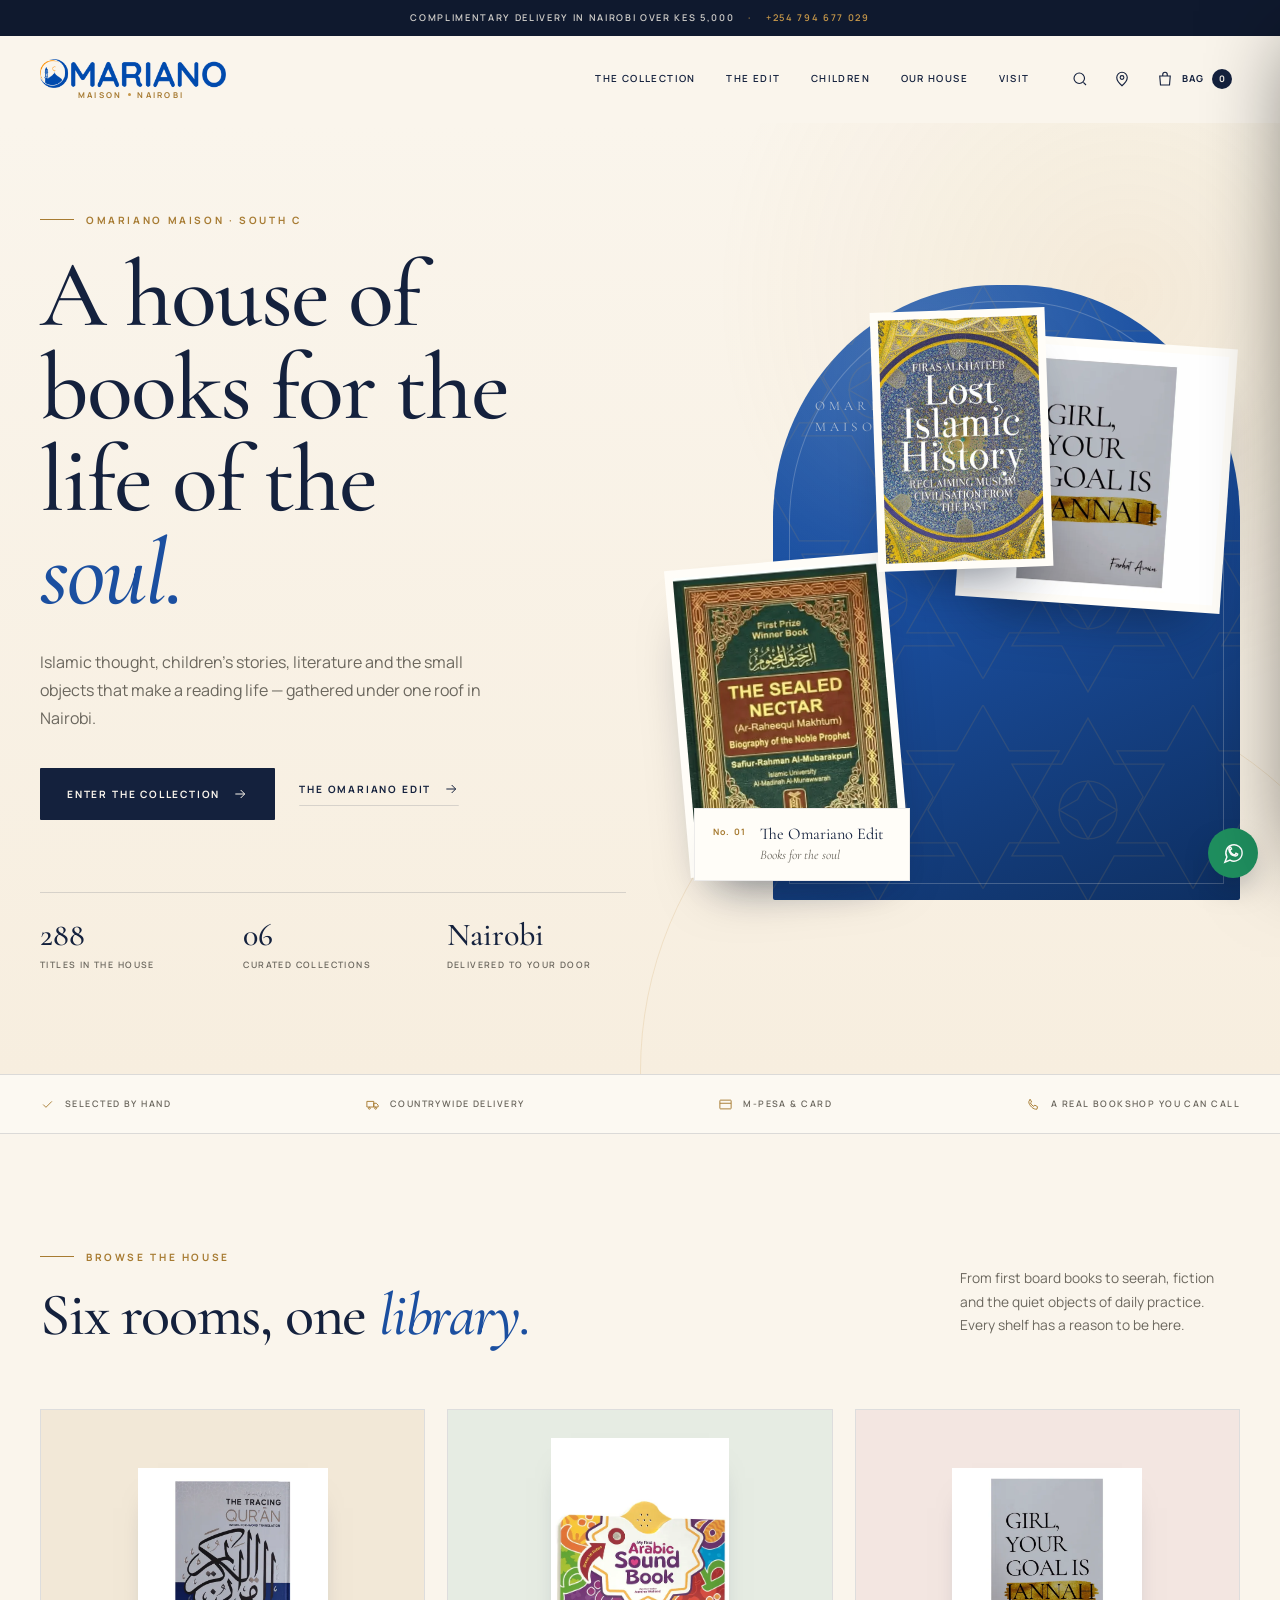
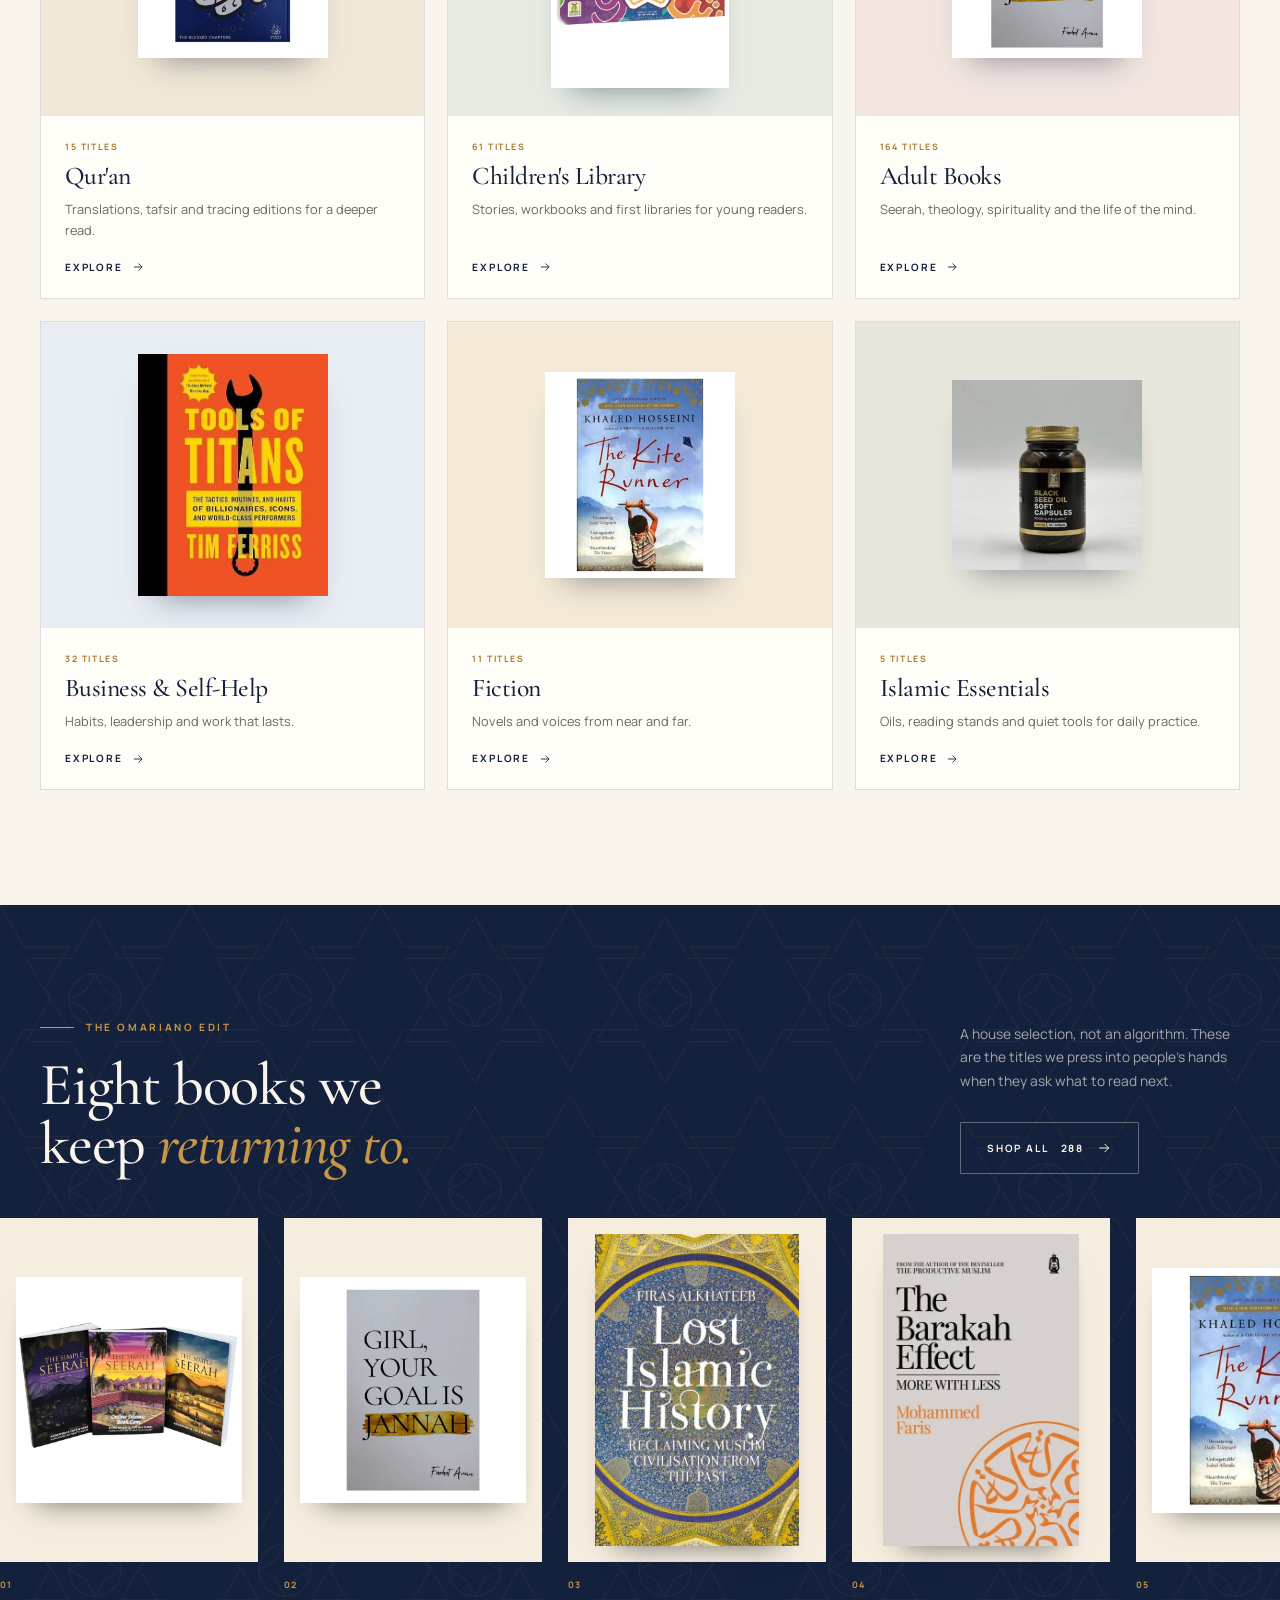
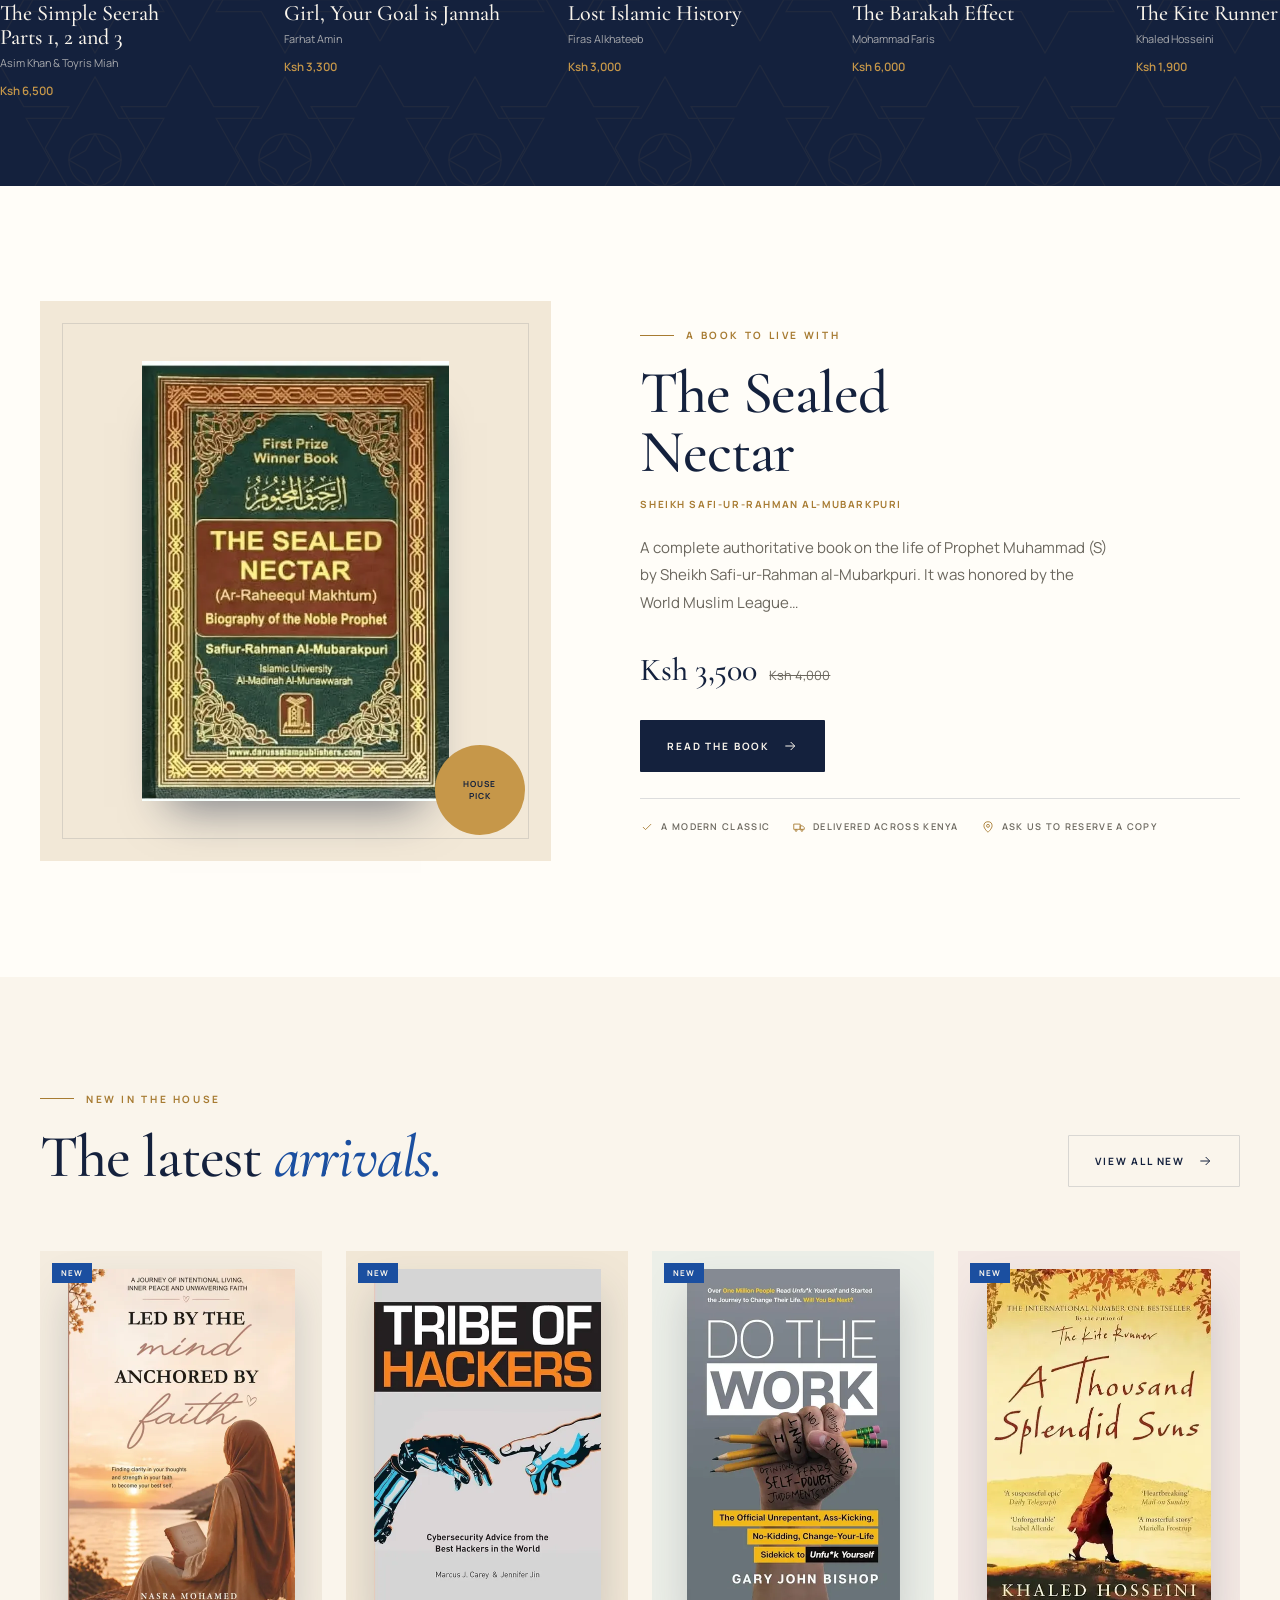
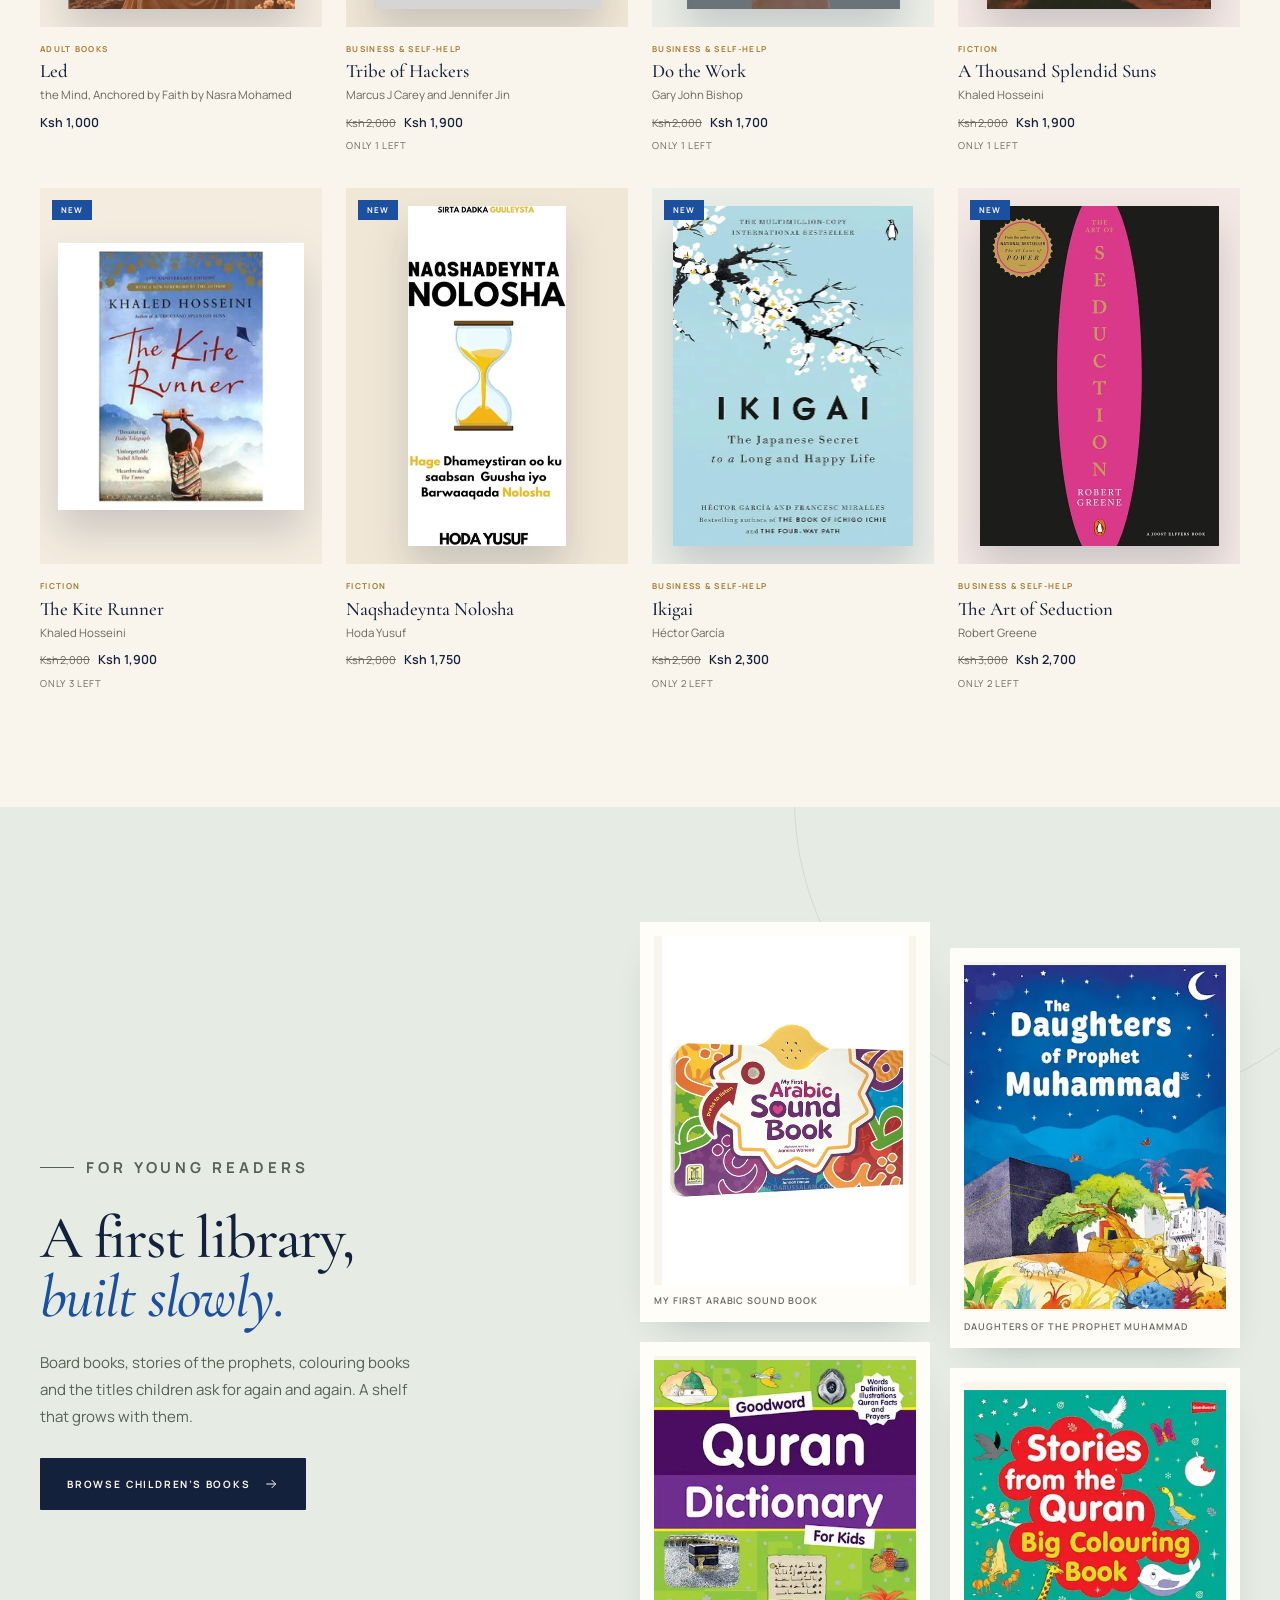
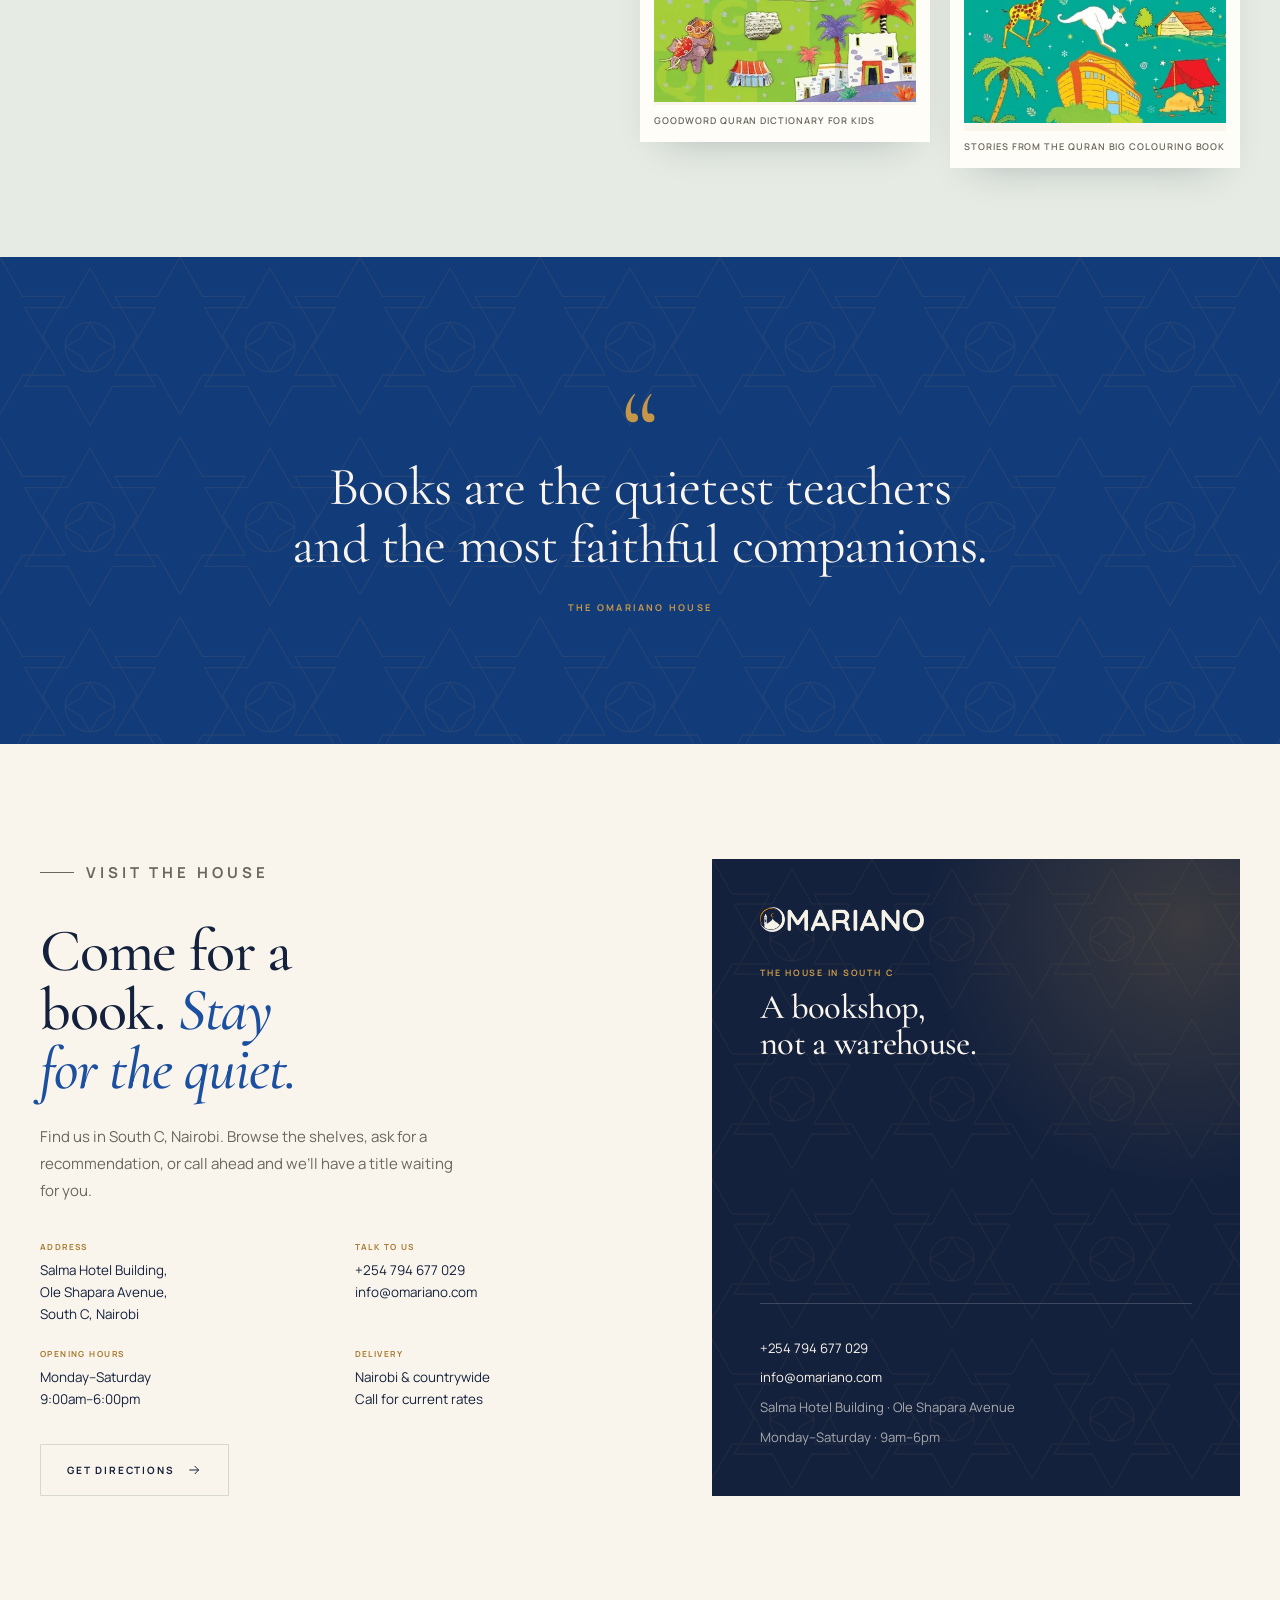
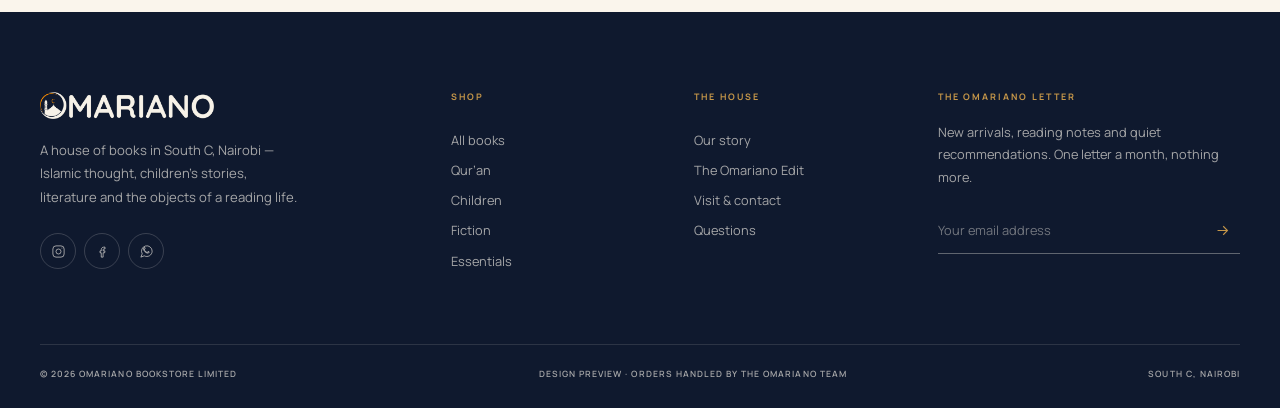
==== index.html @ 07c10f56 "Omariano Maison storefront preview with full catalogue" ====
<!doctype html>
<html lang="en">
<head>
  <meta charset="utf-8">
  <meta name="viewport" content="width=device-width, initial-scale=1">
  <title>Omariano Maison — A house of books in Nairobi</title>
  <meta name="description" content="Omariano Maison is a curated house of books in South C, Nairobi. Islamic thought, children's stories, literature and the small objects that make a reading life.">
  <meta name="theme-color" content="#14213d">
  <meta name="robots" content="noindex, nofollow">
  <link rel="icon" href="assets/favicon.png" type="image/png">
  <link rel="preconnect" href="https://fonts.googleapis.com">
  <link rel="preconnect" href="https://fonts.gstatic.com" crossorigin>
  <link href="https://fonts.googleapis.com/css2?family=Cormorant+Garamond:ital,wght@0,300;0,400;0,500;0,600;0,700;1,300;1,400;1,500;1,600&family=Manrope:wght@300;400;500;600;700&display=swap" rel="stylesheet">
  <link rel="stylesheet" href="css/styles.css">
  <meta property="og:type" content="website">
  <meta property="og:title" content="Omariano Maison — A house of books in Nairobi">
  <meta property="og:description" content="A curated house of books in South C, Nairobi. Islamic thought, children's stories, literature and the small objects that make a reading life.">
  <meta property="og:image" content="assets/og.jpg">
  <meta name="twitter:card" content="summary_large_image">
  <link rel="preload" as="image" href="assets/covers/255.webp">
  <link rel="preload" as="image" href="assets/covers/22.webp">
  <link rel="preload" as="image" href="assets/covers/23.webp">
</head>
<body data-page="home">
  <a class="skip-link" href="#main" style="position:absolute;left:-9999px;top:0;background:#14213d;color:#faf5ec;padding:12px 18px;z-index:9999" onfocus="this.style.left='16px'" onblur="this.style.left='-9999px'">Skip to content</a>

  <div class="announce">
    <div class="container announce__inner">
      <span>Complimentary delivery in Nairobi over KES 5,000</span>
      <span class="announce__dot">·</span>
      <a href="tel:+254794677029">+254 794 677 029</a>
    </div>
  </div>

  <header class="header" id="site-header">
    <div class="container header__inner">
      <a class="brand" href="index.html" aria-label="Omariano Maison home">
        <img src="assets/logo.png" alt="Omariano" width="620" height="102">
        <span class="brand__sub">Maison <i></i> Nairobi</span>
      </a>
      <nav class="nav" aria-label="Main navigation">
        <a href="shop.html">The Collection</a>
        <a href="index.html#edit">The Edit</a>
        <a href="shop.html?collection=children">Children</a>
        <a href="about.html">Our House</a>
        <a href="contact.html">Visit</a>
      </nav>
      <div class="header__actions">
        <button class="icon-btn" type="button" data-search-open aria-label="Search the collection">
          <svg viewBox="0 0 24 24" fill="none" stroke="currentColor" stroke-width="1.5" aria-hidden="true"><circle cx="11" cy="11" r="7"/><path d="m20 20-3.5-3.5"/></svg>
        </button>
        <a class="icon-btn desktop-only" href="contact.html" aria-label="Visit the house">
          <svg viewBox="0 0 24 24" fill="none" stroke="currentColor" stroke-width="1.5" aria-hidden="true"><path d="M12 21s7-6.1 7-11a7 7 0 1 0-14 0c0 4.9 7 11 7 11Z"/><circle cx="12" cy="10" r="2.5"/></svg>
        </a>
        <button class="cart-btn" type="button" data-cart-open aria-label="Open shopping bag">
          <svg viewBox="0 0 24 24" fill="none" stroke="currentColor" stroke-width="1.5" aria-hidden="true"><path d="M5 8h14l-1 12H6L5 8Z"/><path d="M9 8V6a3 3 0 0 1 6 0v2"/></svg>
          <span>Bag</span>
          <span class="cart-count" data-cart-count>0</span>
        </button>
        <button class="icon-btn menu-btn" type="button" data-menu-open aria-label="Open menu">
          <svg viewBox="0 0 24 24" fill="none" stroke="currentColor" stroke-width="1.5" aria-hidden="true"><path d="M4 7h16M4 12h16M4 17h16"/></svg>
        </button>
      </div>
    </div>
  </header>

  <div class="mobile-menu" id="mobile-menu" aria-hidden="true">
    <div class="mobile-menu__head">
      <img src="assets/logo.png" alt="Omariano">
      <button class="icon-btn" type="button" data-menu-close aria-label="Close menu">
        <svg viewBox="0 0 24 24" fill="none" stroke="currentColor" stroke-width="1.5" aria-hidden="true"><path d="m6 6 12 12M18 6 6 18"/></svg>
      </button>
    </div>
    <nav aria-label="Mobile navigation">
      <a href="shop.html">The Collection <span>288</span></a>
      <a href="index.html#edit">The Edit <span>08</span></a>
      <a href="shop.html?collection=children">Children <span>61</span></a>
      <a href="about.html">Our House <span>01</span></a>
      <a href="contact.html">Visit <span>02</span></a>
    </nav>
    <div class="mobile-menu__foot">
      <span>Salma Hotel Building, South C, Nairobi</span>
      <a href="tel:+254794677029">+254 794 677 029</a>
      <a href="mailto:info@omariano.com">info@omariano.com</a>
    </div>
  </div>

  <main id="main">
    <section class="hero">
      <div class="container hero__grid">
        <div class="hero__copy">
          <p class="eyebrow"><span class="eyebrow__line"></span>Omariano Maison · South C</p>
          <h1>A house of books for the life of the <em>soul.</em></h1>
          <p class="hero__lede">Islamic thought, children’s stories, literature and the small objects that make a reading life — gathered under one roof in Nairobi.</p>
          <div class="hero__actions">
            <a class="btn btn--primary" href="shop.html">Enter the collection
              <svg viewBox="0 0 24 24" fill="none" stroke="currentColor" stroke-width="1.5" aria-hidden="true"><path d="M5 12h14M13 6l6 6-6 6"/></svg>
            </a>
            <a class="btn btn--text" href="#edit">The Omariano Edit
              <svg viewBox="0 0 24 24" fill="none" stroke="currentColor" stroke-width="1.5" aria-hidden="true"><path d="M5 12h14M13 6l6 6-6 6"/></svg>
            </a>
          </div>
          <dl class="hero__stats">
            <div><dt data-total>288</dt><dd>Titles in the house</dd></div>
            <div><dt>06</dt><dd>Curated collections</dd></div>
            <div><dt>Nairobi</dt><dd>Delivered to your door</dd></div>
          </dl>
        </div>
        <div class="hero__visual" aria-label="A selection of books from the house">
          <div class="hero__arch"><span class="hero__arch-label">OMARIANO<br>MAISON</span></div>
          <figure class="hero__book hero__book--a"><img src="assets/covers/255.webp" alt="The Sealed Nectar by Sheikh Safi-ur-Rahman al-Mubarkpuri" width="680" height="850"></figure>
          <figure class="hero__book hero__book--b"><img src="assets/covers/22.webp" alt="Girl, Your Goal is Jannah by Farhat Amin" width="680" height="850"></figure>
          <figure class="hero__book hero__book--c"><img src="assets/covers/23.webp" alt="Lost Islamic History by Firas Alkhateeb" width="680" height="850"></figure>
          <div class="hero__note"><span>No. 01</span><p>The Omariano Edit<br><em>Books for the soul</em></p></div>
        </div>
      </div>
    </section>

    <div class="trust">
      <div class="container trust__inner">
        <p class="trust__item">
          <svg viewBox="0 0 24 24" fill="none" stroke="currentColor" stroke-width="1.5" aria-hidden="true"><path d="m5 12 4.5 4.5L19 7"/></svg>
          Selected by hand
        </p>
        <p class="trust__item">
          <svg viewBox="0 0 24 24" fill="none" stroke="currentColor" stroke-width="1.5" aria-hidden="true"><path d="M3 7h11v9H3zM14 10h4l3 3v3h-7z"/><circle cx="7" cy="18" r="1.5"/><circle cx="17" cy="18" r="1.5"/></svg>
          Countrywide delivery
        </p>
        <p class="trust__item">
          <svg viewBox="0 0 24 24" fill="none" stroke="currentColor" stroke-width="1.5" aria-hidden="true"><rect x="3" y="5" width="18" height="14" rx="1"/><path d="M3 10h18"/></svg>
          M-Pesa &amp; card
        </p>
        <p class="trust__item">
          <svg viewBox="0 0 24 24" fill="none" stroke="currentColor" stroke-width="1.5" aria-hidden="true"><path d="M6.5 3.5 9 8 7 9.5c1.2 2.6 3 4.4 5.5 5.5L14 13l4.5 2.5-1 4c-2.8.4-5.8-.8-8.3-3.2S4.1 10.3 4.5 7.5l2-4Z"/></svg>
          A real bookshop you can call
        </p>
      </div>
    </div>

    <section class="section collections" id="collections">
      <div class="container">
        <header class="section-head" data-reveal>
          <div>
            <p class="eyebrow"><span class="eyebrow__line"></span>Browse the house</p>
            <h2>Six rooms, one <em>library.</em></h2>
          </div>
          <p class="section-head__note">From first board books to seerah, fiction and the quiet objects of daily practice. Every shelf has a reason to be here.</p>
        </header>
        <div class="collection-grid" id="collection-grid"></div>
      </div>
    </section>

    <section class="section section--ink edit" id="edit">
      <div class="container">
        <header class="section-head section-head--light" data-reveal>
          <div>
            <p class="eyebrow eyebrow--light"><span class="eyebrow__line"></span>The Omariano Edit</p>
            <h2>Eight books we keep <em>returning to.</em></h2>
          </div>
          <div>
            <p class="section-head__note">A house selection, not an algorithm. These are the titles we press into people’s hands when they ask what to read next.</p>
            <a class="btn btn--ghost-light" href="shop.html" style="margin-top:22px">Shop all <span data-total>288</span>
              <svg viewBox="0 0 24 24" fill="none" stroke="currentColor" stroke-width="1.5" aria-hidden="true"><path d="M5 12h14M13 6l6 6-6 6"/></svg>
            </a>
          </div>
        </header>
      </div>
      <div class="edit-track" id="edit-track" aria-label="The Omariano Edit"></div>
    </section>

    <section class="section picks">
      <div class="container picks__grid">
        <div class="picks__media" data-reveal>
          <img src="assets/covers/255.webp" alt="The Sealed Nectar" id="pick-image" width="680" height="850">
          <span class="picks__stamp">House<br>Pick</span>
        </div>
        <div class="picks__copy" data-reveal>
          <p class="eyebrow"><span class="eyebrow__line"></span>A book to live with</p>
          <h2 id="pick-title">The Sealed Nectar</h2>
          <p class="picks__author" id="pick-author">Sheikh Safi-ur-Rahman al-Mubarkpuri</p>
          <p class="picks__desc" id="pick-desc">The award-winning biography of the Prophet Muhammad ﷺ — a book that rewards a slow, unhurried read. Keep it on the shelf you reach for most.</p>
          <div class="picks__price" id="pick-price"><strong>Ksh 3,500</strong><s>Ksh 4,000</s></div>
          <button class="btn btn--primary" type="button" data-product="255">Read the book
            <svg viewBox="0 0 24 24" fill="none" stroke="currentColor" stroke-width="1.5" aria-hidden="true"><path d="M5 12h14M13 6l6 6-6 6"/></svg>
          </button>
          <div class="picks__meta">
            <span><svg viewBox="0 0 24 24" fill="none" stroke="currentColor" stroke-width="1.5" aria-hidden="true"><path d="m5 12 4.5 4.5L19 7"/></svg> A modern classic</span>
            <span><svg viewBox="0 0 24 24" fill="none" stroke="currentColor" stroke-width="1.5" aria-hidden="true"><path d="M3 7h11v9H3zM14 10h4l3 3v3h-7z"/><circle cx="7" cy="18" r="1.5"/><circle cx="17" cy="18" r="1.5"/></svg> Delivered across Kenya</span>
            <span><svg viewBox="0 0 24 24" fill="none" stroke="currentColor" stroke-width="1.5" aria-hidden="true"><path d="M12 21s7-6.1 7-11a7 7 0 1 0-14 0c0 4.9 7 11 7 11Z"/><circle cx="12" cy="10" r="2.5"/></svg> Ask us to reserve a copy</span>
          </div>
        </div>
      </div>
    </section>

    <section class="section arrivals">
      <div class="container">
        <header class="section-head" data-reveal>
          <div>
            <p class="eyebrow"><span class="eyebrow__line"></span>New in the house</p>
            <h2>The latest <em>arrivals.</em></h2>
          </div>
          <a class="btn btn--outline" href="shop.html?sort=newest">View all new
            <svg viewBox="0 0 24 24" fill="none" stroke="currentColor" stroke-width="1.5" aria-hidden="true"><path d="M5 12h14M13 6l6 6-6 6"/></svg>
          </a>
        </header>
        <div class="product-grid" id="new-grid"></div>
      </div>
    </section>

    <section class="section kids">
      <div class="container kids__grid">
        <div class="kids__copy" data-reveal>
          <p class="eyebrow"><span class="eyebrow__line"></span>For young readers</p>
          <h2>A first library, <em>built slowly.</em></h2>
          <p>Board books, stories of the prophets, colouring books and the titles children ask for again and again. A shelf that grows with them.</p>
          <a class="btn btn--primary" href="shop.html?collection=children">Browse children’s books
            <svg viewBox="0 0 24 24" fill="none" stroke="currentColor" stroke-width="1.5" aria-hidden="true"><path d="M5 12h14M13 6l6 6-6 6"/></svg>
          </a>
        </div>
        <div class="kids__covers" id="kids-covers"></div>
      </div>
    </section>

    <section class="quote">
      <div class="container quote__inner" data-reveal>
        <span class="quote__mark" aria-hidden="true">“</span>
        <blockquote>Books are the quietest teachers and the most faithful companions.</blockquote>
        <p class="quote__by">The Omariano House</p>
      </div>
    </section>

    <section class="section visit">
      <div class="container visit__grid">
        <div class="visit__copy" data-reveal>
          <p class="eyebrow"><span class="eyebrow__line"></span>Visit the house</p>
          <h2>Come for a book. <em>Stay for the quiet.</em></h2>
          <p>Find us in South C, Nairobi. Browse the shelves, ask for a recommendation, or call ahead and we’ll have a title waiting for you.</p>
          <dl class="visit__details">
            <div>
              <dt>Address</dt>
              <dd>Salma Hotel Building,<br>Ole Shapara Avenue,<br>South C, Nairobi</dd>
            </div>
            <div>
              <dt>Talk to us</dt>
              <dd><a href="tel:+254794677029">+254 794 677 029</a><br><a href="mailto:info@omariano.com">info@omariano.com</a></dd>
            </div>
            <div>
              <dt>Opening hours</dt>
              <dd>Monday–Saturday<br>9:00am–6:00pm</dd>
            </div>
            <div>
              <dt>Delivery</dt>
              <dd>Nairobi &amp; countrywide<br>Call for current rates</dd>
            </div>
          </dl>
          <a class="btn btn--outline" href="https://maps.google.com/?q=Salma+Hotel+Building,+Ole+Shapara+Avenue,+South+C,+Nairobi" target="_blank" rel="noopener">Get directions
            <svg viewBox="0 0 24 24" fill="none" stroke="currentColor" stroke-width="1.5" aria-hidden="true"><path d="M5 12h14M13 6l6 6-6 6"/></svg>
          </a>
        </div>
        <div class="visit__card" data-reveal>
          <img src="assets/logo-light.png" alt="Omariano">
          <p class="visit__card-kicker">The house in South C</p>
          <h3>A bookshop, not a warehouse.</h3>
          <div class="visit__card-list">
            <a href="tel:+254794677029">+254 794 677 029</a>
            <a href="mailto:info@omariano.com">info@omariano.com</a>
            <span>Salma Hotel Building · Ole Shapara Avenue</span>
            <span>Monday–Saturday · 9am–6pm</span>
          </div>
        </div>
      </div>
    </section>
  </main>

  <footer class="footer">
    <div class="container">
      <div class="footer__top">
        <div class="footer__brand">
          <img class="footer__logo" src="assets/logo-light.png" alt="Omariano">
          <p>A house of books in South C, Nairobi — Islamic thought, children’s stories, literature and the objects of a reading life.</p>
          <div class="footer__socials">
            <a href="https://www.instagram.com/omariano_bookstore?igsh=MXMyNHM2Ymp4aTh0Mw==" target="_blank" rel="noopener" aria-label="Omariano on Instagram">
              <svg viewBox="0 0 24 24" fill="none" stroke="currentColor" stroke-width="1.5" aria-hidden="true"><rect x="3" y="3" width="18" height="18" rx="5"/><circle cx="12" cy="12" r="4"/><circle cx="17.5" cy="6.5" r=".8" fill="currentColor" stroke="none"/></svg>
            </a>
            <a href="https://www.facebook.com/share/1F5PpXKPec/" target="_blank" rel="noopener" aria-label="Omariano on Facebook">
              <svg viewBox="0 0 24 24" fill="none" stroke="currentColor" stroke-width="1.5" aria-hidden="true"><path d="M14 8h2V5h-2c-2.2 0-4 1.8-4 4v2H8v3h2v7h3v-7h2.5l.5-3H13V9c0-.6.4-1 1-1Z"/></svg>
            </a>
            <a href="https://wa.me/254794677029" target="_blank" rel="noopener" aria-label="WhatsApp the bookstore">
              <svg viewBox="0 0 24 24" fill="none" stroke="currentColor" stroke-width="1.5" aria-hidden="true"><path d="M21 11.5a8.5 8.5 0 0 1-12.6 7.4L3 21l2.1-5.4A8.5 8.5 0 1 1 21 11.5Z"/><path d="M8.4 8.2c.3 2.7 2.5 4.9 5.2 5.2l1-1.6 1.8.9c-.2 1.2-1.3 2-2.5 1.9-3.5-.5-6.2-3.2-6.7-6.7-.1-1.2.7-2.3 1.9-2.5l.9 1.8-1.6 1Z"/></svg>
            </a>
          </div>
        </div>
        <div class="footer__col">
          <h3>Shop</h3>
          <a href="shop.html">All books</a>
          <a href="shop.html?collection=quran">Qur’an</a>
          <a href="shop.html?collection=children">Children</a>
          <a href="shop.html?collection=fiction">Fiction</a>
          <a href="shop.html?collection=essentials">Essentials</a>
        </div>
        <div class="footer__col">
          <h3>The House</h3>
          <a href="about.html">Our story</a>
          <a href="index.html#edit">The Omariano Edit</a>
          <a href="contact.html">Visit &amp; contact</a>
          <a href="contact.html#faq">Questions</a>
        </div>
        <div class="footer__news">
          <h3>The Omariano Letter</h3>
          <p>New arrivals, reading notes and quiet recommendations. One letter a month, nothing more.</p>
          <form class="newsletter" data-newsletter>
            <label for="newsletter-email" style="position:absolute;left:-9999px">Email address</label>
            <input id="newsletter-email" type="email" name="email" placeholder="Your email address" required>
            <button type="submit" aria-label="Subscribe">
              <svg viewBox="0 0 24 24" fill="none" stroke="currentColor" stroke-width="1.5" aria-hidden="true"><path d="M5 12h14M13 6l6 6-6 6"/></svg>
            </button>
          </form>
          <p class="form-note" data-newsletter-note></p>
        </div>
      </div>
      <div class="footer__bottom">
        <p>© <span data-year>2026</span> Omariano Bookstore Limited</p>
        <p>Design preview · Orders handled by the Omariano team</p>
        <p><a href="contact.html">South C, Nairobi</a></p>
      </div>
    </div>
  </footer>

  <div class="whatsapp-float">
    <a href="https://wa.me/254794677029?text=Hello%20Omariano%2C%20I%27d%20like%20a%20recommendation%20from%20the%20Maison%20collection." target="_blank" rel="noopener" aria-label="Chat with Omariano on WhatsApp">
      <svg viewBox="0 0 24 24" fill="none" stroke="currentColor" stroke-width="1.5" aria-hidden="true"><path d="M21 11.5a8.5 8.5 0 0 1-12.6 7.4L3 21l2.1-5.4A8.5 8.5 0 1 1 21 11.5Z"/><path d="M8.4 8.2c.3 2.7 2.5 4.9 5.2 5.2l1-1.6 1.8.9c-.2 1.2-1.3 2-2.5 1.9-3.5-.5-6.2-3.2-6.7-6.7-.1-1.2.7-2.3 1.9-2.5l.9 1.8-1.6 1Z"/></svg>
    </a>
  </div>

  <dialog class="search-dialog" id="search-dialog" aria-label="Search the collection">
    <form class="search-form" role="search" id="search-form">
      <svg viewBox="0 0 24 24" fill="none" stroke="currentColor" stroke-width="1.5" aria-hidden="true"><circle cx="11" cy="11" r="7"/><path d="m20 20-3.5-3.5"/></svg>
      <input id="search-input" type="search" placeholder="Search titles, authors, subjects…" autocomplete="off" aria-label="Search titles, authors and subjects">
      <button class="search-close" type="button" data-search-close aria-label="Close search">
        <svg viewBox="0 0 24 24" fill="none" stroke="currentColor" stroke-width="1.5" aria-hidden="true"><path d="m6 6 12 12M18 6 6 18"/></svg>
      </button>
    </form>
    <div class="search-results" id="search-results"></div>
    <div class="search-dialog__foot">
      <span>Try “Qur’an”, “Seerah” or “children”</span>
      <a href="shop.html">Browse all books →</a>
    </div>
  </dialog>

  <dialog class="product-dialog" id="product-dialog" aria-label="Book details">
    <button class="dialog-close" type="button" data-product-close aria-label="Close book details">
      <svg viewBox="0 0 24 24" fill="none" stroke="currentColor" stroke-width="1.5" aria-hidden="true"><path d="m6 6 12 12M18 6 6 18"/></svg>
    </button>
    <div id="product-content"></div>
  </dialog>

  <div class="cart-overlay" data-cart-close></div>
  <aside class="cart-drawer" id="cart-drawer" aria-label="Shopping bag" aria-hidden="true">
    <div class="cart-drawer__head">
      <div>
        <h2>Your bag</h2>
        <span data-cart-label>0 books</span>
      </div>
      <button class="cart-close" type="button" data-cart-close aria-label="Close shopping bag">
        <svg viewBox="0 0 24 24" fill="none" stroke="currentColor" stroke-width="1.5" aria-hidden="true"><path d="m6 6 12 12M18 6 6 18"/></svg>
      </button>
    </div>
    <div class="cart-drawer__body" id="cart-body"></div>
    <div class="cart-drawer__foot" id="cart-foot"></div>
  </aside>

  <div class="toast" id="toast" role="status" aria-live="polite"></div>

  <script src="js/app.js" defer></script>
  <script src="js/home.js" defer></script>
</body>
</html>
---- css/styles.css ----
/* ==========================================================================
   Omariano Maison — storefront styles
   A warm, editorial system built around real book covers.
   ========================================================================== */

:root {
  --ink: #14213d;
  --ink-2: #1d2d4d;
  --ink-deep: #0f192e;
  --blue: #1b4fa0;
  --blue-deep: #123b7a;
  --gold: #c69749;
  --gold-deep: #a77b32;
  --cream: #faf5ec;
  --paper: #fffdf8;
  --sand: #f2e8d7;
  --sage: #e6ece3;
  --rose: #f3e6e1;
  --line: rgba(20, 33, 61, 0.14);
  --line-light: rgba(250, 245, 236, 0.18);
  --muted: #6b675e;
  --muted-light: rgba(250, 245, 236, 0.64);
  --serif: "Cormorant Garamond", Georgia, "Times New Roman", serif;
  --sans: "Manrope", -apple-system, BlinkMacSystemFont, "Segoe UI", sans-serif;
  --shadow: 0 30px 70px -34px rgba(20, 33, 61, 0.45);
  --shadow-soft: 0 18px 40px -24px rgba(20, 33, 61, 0.32);
  --header-h: 86px;
  --ease: cubic-bezier(0.22, 1, 0.36, 1);
}

*,
*::before,
*::after {
  box-sizing: border-box;
}

html {
  scroll-behavior: smooth;
  -webkit-text-size-adjust: 100%;
}

[id] {
  scroll-margin-top: calc(var(--header-h) + 24px);
}

body {
  margin: 0;
  background: var(--cream);
  color: var(--ink);
  font-family: var(--sans);
  font-size: 16px;
  line-height: 1.65;
  font-weight: 400;
  -webkit-font-smoothing: antialiased;
  text-rendering: optimizeLegibility;
}

body.is-locked {
  overflow: hidden;
}

::selection {
  background: var(--gold);
  color: var(--ink);
}

img {
  display: block;
  max-width: 100%;
}

svg {
  display: block;
}

a {
  color: inherit;
  text-decoration: none;
}

button {
  border: 0;
  background: none;
  color: inherit;
  font: inherit;
  cursor: pointer;
  padding: 0;
}

input,
select,
textarea {
  font: inherit;
  color: inherit;
}

h1,
h2,
h3,
h4,
p,
figure,
blockquote,
dl,
dd {
  margin: 0;
}

h1,
h2,
h3 {
  font-family: var(--serif);
  font-weight: 500;
  line-height: 0.98;
  letter-spacing: -0.02em;
  text-wrap: balance;
}

h1 {
  font-size: clamp(3.3rem, 7.4vw, 6.8rem);
}

h2 {
  font-size: clamp(2.5rem, 4.7vw, 4.4rem);
}

h3 {
  font-size: clamp(1.6rem, 2.2vw, 2.1rem);
  line-height: 1.06;
}

em {
  font-style: italic;
}

fieldset {
  border: 0;
  margin: 0;
  padding: 0;
}

legend {
  padding: 0;
}

.container {
  width: min(1280px, calc(100% - 80px));
  margin-inline: auto;
}

.section {
  padding: clamp(76px, 9vw, 132px) 0;
}

.section--tight {
  padding: clamp(54px, 6vw, 84px) 0;
}

.section--ink {
  position: relative;
  isolation: isolate;
  overflow: hidden;
  background: var(--ink);
  color: var(--cream);
}

.section--ink::before {
  content: "";
  position: absolute;
  inset: 0;
  z-index: -1;
  background-image: url("../assets/pattern.svg");
  background-size: 190px;
  opacity: 0.07;
  pointer-events: none;
}

.eyebrow {
  display: flex;
  align-items: center;
  gap: 12px;
  margin-bottom: 22px;
  color: var(--gold-deep);
  font-size: 0.63rem;
  font-weight: 700;
  letter-spacing: 0.26em;
  line-height: 1.4;
  text-transform: uppercase;
}

.eyebrow__line {
  display: inline-block;
  width: 34px;
  height: 1px;
  background: currentColor;
  flex: 0 0 auto;
}

.eyebrow--light {
  color: var(--gold);
}

.lede {
  color: var(--muted);
  font-size: clamp(1rem, 1.25vw, 1.1rem);
  line-height: 1.75;
}

.section-head {
  display: flex;
  align-items: flex-end;
  justify-content: space-between;
  gap: 44px;
  margin-bottom: clamp(38px, 5vw, 64px);
}

.section-head h2 {
  max-width: 17ch;
}

.section-head h2 em {
  color: var(--blue);
}

.section-head__note {
  max-width: 35ch;
  padding-bottom: 8px;
  color: var(--muted);
  font-size: 0.86rem;
  line-height: 1.7;
}

.section-head--light h2 em {
  color: var(--gold);
}

.section-head--light .section-head__note {
  color: var(--muted-light);
}

/* --------------------------------------------------------------------------
   Buttons and links
   -------------------------------------------------------------------------- */

.btn {
  display: inline-flex;
  align-items: center;
  justify-content: center;
  gap: 12px;
  min-height: 52px;
  padding: 0 26px;
  border: 1px solid transparent;
  border-radius: 1px;
  font-size: 0.63rem;
  font-weight: 700;
  letter-spacing: 0.18em;
  line-height: 1;
  text-transform: uppercase;
  transition: background 0.3s var(--ease), color 0.3s var(--ease),
    border-color 0.3s var(--ease), transform 0.3s var(--ease);
}

.btn svg {
  width: 16px;
  height: 16px;
  flex: 0 0 auto;
  transition: transform 0.3s var(--ease);
}

.btn:hover svg {
  transform: translateX(4px);
}

.btn--primary {
  background: var(--ink);
  color: var(--cream);
}

.btn--primary:hover {
  background: var(--blue);
}

.btn--gold {
  background: var(--gold);
  color: var(--ink);
}

.btn--gold:hover {
  background: #d8ab60;
}

.btn--outline {
  border-color: var(--line);
  color: var(--ink);
}

.btn--outline:hover {
  border-color: var(--ink);
  background: var(--ink);
  color: var(--cream);
}

.btn--light {
  background: var(--cream);
  color: var(--ink);
}

.btn--light:hover {
  background: var(--gold);
}

.btn--ghost-light {
  border-color: rgba(250, 245, 236, 0.34);
  color: var(--cream);
}

.btn--ghost-light:hover {
  border-color: var(--gold);
  background: var(--gold);
  color: var(--ink);
}

.btn--text {
  min-height: 0;
  padding: 0 0 8px;
  border: 0;
  border-bottom: 1px solid var(--line);
  color: var(--ink);
}

.btn--text:hover {
  border-color: var(--ink);
}

.link-arrow {
  display: inline-flex;
  align-items: center;
  gap: 8px;
  color: var(--ink);
  font-size: 0.63rem;
  font-weight: 700;
  letter-spacing: 0.18em;
  text-transform: uppercase;
}

.link-arrow svg {
  width: 14px;
  height: 14px;
  transition: transform 0.3s var(--ease);
}

.link-arrow:hover svg,
a:hover .link-arrow svg,
a:hover > .link-arrow svg {
  transform: translateX(4px);
}

/* --------------------------------------------------------------------------
   Announcement + header
   -------------------------------------------------------------------------- */

.announce {
  background: var(--ink-deep);
  color: rgba(250, 245, 236, 0.82);
}

.announce__inner {
  display: flex;
  align-items: center;
  justify-content: center;
  gap: 14px;
  min-height: 36px;
  padding: 8px 0;
  font-size: 0.58rem;
  font-weight: 600;
  letter-spacing: 0.18em;
  line-height: 1.5;
  text-align: center;
  text-transform: uppercase;
}

.announce a {
  color: var(--gold);
}

.announce a:hover {
  color: var(--cream);
}

.announce__dot {
  color: var(--gold);
}

.header {
  position: sticky;
  top: 0;
  z-index: 100;
  background: rgba(250, 245, 236, 0.94);
  border-bottom: 1px solid transparent;
  backdrop-filter: blur(16px);
  transition: border-color 0.3s ease, box-shadow 0.3s ease,
    background 0.3s ease;
}

.header.is-scrolled {
  border-color: var(--line);
  background: rgba(250, 245, 236, 0.98);
  box-shadow: 0 14px 30px -26px rgba(20, 33, 61, 0.5);
}

.header__inner {
  display: flex;
  align-items: center;
  justify-content: space-between;
  gap: 30px;
  min-height: var(--header-h);
}

.brand {
  position: relative;
  display: inline-flex;
  flex-direction: column;
  align-items: flex-start;
  gap: 3px;
  flex: 0 0 auto;
}

.brand img {
  width: 186px;
  height: auto;
}

.brand__sub {
  display: flex;
  align-items: center;
  gap: 6px;
  padding-left: 38px;
  color: var(--gold-deep);
  font-size: 0.5rem;
  font-weight: 700;
  letter-spacing: 0.28em;
  line-height: 1;
  text-transform: uppercase;
}

.brand__sub i {
  width: 3px;
  height: 3px;
  border-radius: 50%;
  background: var(--gold);
}

.nav {
  display: flex;
  align-items: center;
  justify-content: center;
  gap: clamp(18px, 2.4vw, 34px);
  margin-left: auto;
}

.nav a {
  position: relative;
  padding: 8px 0;
  color: var(--ink);
  font-size: 0.61rem;
  font-weight: 600;
  letter-spacing: 0.14em;
  text-transform: uppercase;
}

.nav a::after {
  content: "";
  position: absolute;
  right: 0;
  bottom: 2px;
  left: 0;
  height: 1px;
  background: var(--gold);
  transform: scaleX(0);
  transform-origin: right;
  transition: transform 0.35s var(--ease);
}

.nav a:hover::after,
.nav a[aria-current="page"]::after {
  transform: scaleX(1);
  transform-origin: left;
}

.header__actions {
  display: flex;
  align-items: center;
  gap: 2px;
  flex: 0 0 auto;
}

.icon-btn {
  display: inline-flex;
  align-items: center;
  justify-content: center;
  width: 40px;
  height: 40px;
  color: var(--ink);
  transition: color 0.25s ease, background 0.25s ease;
}

.icon-btn svg {
  width: 18px;
  height: 18px;
}

.icon-btn:hover {
  color: var(--blue);
}

.cart-btn {
  display: inline-flex;
  align-items: center;
  gap: 8px;
  height: 40px;
  padding: 0 8px 0 12px;
  color: var(--ink);
  font-size: 0.6rem;
  font-weight: 700;
  letter-spacing: 0.12em;
  text-transform: uppercase;
}

.cart-btn svg {
  width: 18px;
  height: 18px;
}

.cart-btn:hover {
  color: var(--blue);
}

.cart-count {
  display: inline-flex;
  align-items: center;
  justify-content: center;
  min-width: 20px;
  height: 20px;
  padding: 0 5px;
  border-radius: 50%;
  background: var(--ink);
  color: var(--cream);
  font-size: 0.56rem;
  font-weight: 700;
  letter-spacing: 0;
  transition: transform 0.3s var(--ease), background 0.3s ease;
}

.cart-count.is-bumped {
  transform: scale(1.25);
  background: var(--gold);
  color: var(--ink);
}

.menu-btn {
  display: none;
}

/* --------------------------------------------------------------------------
   Mobile menu
   -------------------------------------------------------------------------- */

.mobile-menu {
  position: fixed;
  inset: 0;
  z-index: 300;
  display: flex;
  flex-direction: column;
  padding: 22px 26px 34px;
  background: var(--cream);
  visibility: hidden;
  opacity: 0;
  transform: translateY(-12px);
  transition: opacity 0.35s var(--ease), transform 0.35s var(--ease),
    visibility 0.35s;
}

.mobile-menu.is-open {
  visibility: visible;
  opacity: 1;
  transform: none;
}

.mobile-menu__head {
  display: flex;
  align-items: center;
  justify-content: space-between;
  padding-bottom: 22px;
  border-bottom: 1px solid var(--line);
}

.mobile-menu__head img {
  width: 162px;
}

.mobile-menu nav {
  display: flex;
  flex-direction: column;
  margin-top: 14px;
}

.mobile-menu nav a {
  display: flex;
  align-items: baseline;
  justify-content: space-between;
  padding: 16px 0;
  border-bottom: 1px solid var(--line);
  font-family: var(--serif);
  font-size: 2rem;
  line-height: 1;
}

.mobile-menu nav a span {
  color: var(--gold-deep);
  font-family: var(--sans);
  font-size: 0.55rem;
  font-weight: 700;
  letter-spacing: 0.18em;
  text-transform: uppercase;
}

.mobile-menu__foot {
  display: flex;
  flex-direction: column;
  gap: 6px;
  margin-top: auto;
  padding-top: 28px;
  color: var(--muted);
  font-size: 0.8rem;
}

.mobile-menu__foot a {
  color: var(--ink);
  font-weight: 600;
}

/* --------------------------------------------------------------------------
   Hero
   -------------------------------------------------------------------------- */

.hero {
  position: relative;
  overflow: hidden;
  background:
    radial-gradient(circle at 88% 18%, rgba(198, 151, 73, 0.11), transparent 30%),
    linear-gradient(180deg, var(--cream) 0%, #f7eedf 100%);
}

.hero::after {
  content: "";
  position: absolute;
  right: -10%;
  bottom: -40%;
  width: 60vw;
  height: 60vw;
  border: 1px solid rgba(198, 151, 73, 0.18);
  border-radius: 50%;
  pointer-events: none;
}

.hero__grid {
  position: relative;
  z-index: 1;
  display: grid;
  grid-template-columns: 1.02fr 0.98fr;
  align-items: center;
  gap: clamp(28px, 4vw, 64px);
  min-height: calc(100svh - 122px);
  padding: clamp(56px, 7vw, 96px) 0 clamp(72px, 8vw, 110px);
}

.hero__copy h1 {
  max-width: 11ch;
  margin-bottom: 28px;
}

.hero__copy h1 em {
  display: block;
  color: var(--blue);
}

.hero__lede {
  max-width: 47ch;
  color: var(--muted);
  font-size: clamp(0.98rem, 1.25vw, 1.1rem);
  line-height: 1.75;
}

.hero__actions {
  display: flex;
  align-items: center;
  flex-wrap: wrap;
  gap: 24px;
  margin-top: 36px;
}

.hero__stats {
  display: grid;
  grid-template-columns: repeat(3, minmax(0, 1fr));
  gap: 24px;
  margin-top: clamp(42px, 6vw, 72px);
  padding-top: 26px;
  border-top: 1px solid var(--line);
}

.hero__stats dt {
  color: var(--ink);
  font-family: var(--serif);
  font-size: clamp(1.7rem, 2.5vw, 2.2rem);
  font-weight: 500;
  line-height: 1;
}

.hero__stats dd {
  margin: 7px 0 0;
  color: var(--muted);
  font-size: 0.55rem;
  font-weight: 600;
  letter-spacing: 0.16em;
  line-height: 1.6;
  text-transform: uppercase;
}

.hero__visual {
  position: relative;
  min-height: clamp(430px, 48vw, 630px);
}

.hero__arch {
  position: absolute;
  top: 0;
  right: 0;
  width: 83%;
  height: 100%;
  overflow: hidden;
  border-radius: 48% 48% 2px 2px / 38% 38% 2px 2px;
  background:
    radial-gradient(circle at 30% 12%, rgba(255, 255, 255, 0.16), transparent 36%),
    linear-gradient(155deg, #245ba9 0%, var(--blue) 45%, #0e2f61 100%);
}

.hero__arch::before {
  content: "";
  position: absolute;
  inset: 0;
  background-image: url("../assets/pattern.svg");
  background-size: 210px;
  opacity: 0.14;
}

.hero__arch::after {
  content: "";
  position: absolute;
  inset: 16px;
  border: 1px solid rgba(250, 245, 236, 0.22);
  border-radius: 48% 48% 0 0 / 38% 38% 0 0;
}

.hero__arch-label {
  position: absolute;
  top: 18%;
  left: 9%;
  color: rgba(250, 245, 236, 0.62);
  font-family: var(--serif);
  font-size: 0.82rem;
  letter-spacing: 0.32em;
  line-height: 1.6;
}

.hero__book {
  position: absolute;
  z-index: 2;
  margin: 0;
  padding: 8px;
  background: var(--paper);
  box-shadow: 0 34px 54px -28px rgba(10, 20, 40, 0.55);
  transition: transform 0.7s var(--ease);
}

.hero__book img {
  width: 100%;
  height: auto;
}

.hero__book--a {
  bottom: 5%;
  left: 0;
  width: 39%;
  transform: rotate(-5deg);
}

.hero__book--b {
  top: 9%;
  right: 2%;
  width: 47%;
  transform: rotate(4deg);
}

.hero__book--c {
  top: 4%;
  left: 35%;
  width: 31%;
  transform: rotate(-2deg);
}

.hero__visual:hover .hero__book--a {
  transform: rotate(-6.5deg) translateY(-8px);
}

.hero__visual:hover .hero__book--b {
  transform: rotate(5.5deg) translateY(-8px);
}

.hero__visual:hover .hero__book--c {
  transform: rotate(-1deg) translateY(-8px);
}

.hero__note {
  position: absolute;
  z-index: 4;
  bottom: 3%;
  left: 3%;
  display: flex;
  align-items: flex-start;
  gap: 14px;
  width: 216px;
  padding: 16px 18px;
  border: 1px solid rgba(20, 33, 61, 0.08);
  background: var(--paper);
  box-shadow: var(--shadow-soft);
}

.hero__note span {
  color: var(--gold-deep);
  font-size: 0.55rem;
  font-weight: 700;
  letter-spacing: 0.14em;
}

.hero__note p {
  font-family: var(--serif);
  font-size: 1.02rem;
  line-height: 1.2;
}

.hero__note em {
  color: var(--muted);
  font-size: 0.82rem;
}

/* --------------------------------------------------------------------------
   Trust strip
   -------------------------------------------------------------------------- */

.trust {
  border-top: 1px solid var(--line);
  border-bottom: 1px solid var(--line);
  background: rgba(255, 253, 248, 0.55);
}

.trust__inner {
  display: flex;
  align-items: center;
  justify-content: space-between;
  gap: 24px;
  min-height: 58px;
  padding: 12px 0;
}

.trust__item {
  display: flex;
  align-items: center;
  gap: 10px;
  color: var(--muted);
  font-size: 0.56rem;
  font-weight: 600;
  letter-spacing: 0.16em;
  line-height: 1.4;
  text-transform: uppercase;
}

.trust__item svg {
  width: 15px;
  height: 15px;
  color: var(--gold-deep);
  flex: 0 0 auto;
}

/* --------------------------------------------------------------------------
   Collections
   -------------------------------------------------------------------------- */

.collections {
  background: var(--cream);
}

.collection-grid {
  display: grid;
  grid-template-columns: repeat(3, minmax(0, 1fr));
  gap: 22px;
}

.collection-card {
  display: flex;
  flex-direction: column;
  min-height: 100%;
  overflow: hidden;
  border: 1px solid var(--line);
  background: var(--paper);
  transition: transform 0.4s var(--ease), box-shadow 0.4s var(--ease),
    border-color 0.4s var(--ease);
}

.collection-card:hover {
  border-color: rgba(20, 33, 61, 0.24);
  box-shadow: var(--shadow-soft);
  transform: translateY(-4px);
}

.collection-card__media {
  position: relative;
  display: flex;
  align-items: center;
  justify-content: center;
  aspect-ratio: 5 / 4;
  padding: 28px;
  overflow: hidden;
  background: var(--sand);
}

.collection-card:nth-child(2) .collection-card__media {
  background: var(--sage);
}

.collection-card:nth-child(3) .collection-card__media {
  background: var(--rose);
}

.collection-card:nth-child(4) .collection-card__media {
  background: #e8edf4;
}

.collection-card:nth-child(5) .collection-card__media {
  background: #f4ead7;
}

.collection-card:nth-child(6) .collection-card__media {
  background: #e9e6dc;
}

.collection-card__media img {
  width: auto;
  max-width: 58%;
  max-height: 100%;
  object-fit: contain;
  box-shadow: 0 20px 30px -20px rgba(20, 33, 61, 0.5);
  transition: transform 0.5s var(--ease);
}

.collection-card:hover .collection-card__media img {
  transform: translateY(-6px) scale(1.015);
}

.collection-card__body {
  display: flex;
  flex-direction: column;
  flex: 1;
  padding: 24px 24px 22px;
}

.collection-card__count {
  color: var(--gold-deep);
  font-size: 0.55rem;
  font-weight: 700;
  letter-spacing: 0.18em;
  text-transform: uppercase;
}

.collection-card h3 {
  margin-top: 7px;
  font-size: clamp(1.55rem, 2vw, 1.95rem);
}

.collection-card p {
  margin: 10px 0 18px;
  color: var(--muted);
  font-size: 0.8rem;
  line-height: 1.65;
}

.collection-card .link-arrow {
  margin-top: auto;
}

/* --------------------------------------------------------------------------
   Product cards
   -------------------------------------------------------------------------- */

.product-grid {
  display: grid;
  grid-template-columns: repeat(4, minmax(0, 1fr));
  gap: 34px 24px;
}

.product-card {
  display: flex;
  flex-direction: column;
  min-width: 0;
}

.product-card__media {
  position: relative;
  display: flex;
  align-items: center;
  justify-content: center;
  aspect-ratio: 3 / 4;
  padding: 18px;
  overflow: hidden;
  background: #f4ecdf;
  transition: background 0.35s ease;
}

.product-card:nth-child(4n + 2) .product-card__media {
  background: #f1e7d6;
}

.product-card:nth-child(4n + 3) .product-card__media {
  background: #ecefe8;
}

.product-card:nth-child(4n + 4) .product-card__media {
  background: #f4e9e4;
}

.product-card:hover .product-card__media {
  background: #efe4d2;
}

.product-card__open {
  display: flex;
  align-items: center;
  justify-content: center;
  width: 100%;
  height: 100%;
}

.product-card__media img {
  width: auto;
  max-width: 100%;
  max-height: 100%;
  object-fit: contain;
  filter: drop-shadow(0 22px 20px rgba(20, 33, 61, 0.18));
  transition: transform 0.5s var(--ease);
}

.product-card:hover .product-card__media img {
  transform: translateY(-6px);
}

.product-card.is-out .product-card__media img {
  opacity: 0.55;
  filter: grayscale(0.15);
}

.badge {
  position: absolute;
  top: 12px;
  left: 12px;
  z-index: 2;
  padding: 6px 9px;
  background: var(--paper);
  color: var(--ink);
  font-size: 0.5rem;
  font-weight: 700;
  letter-spacing: 0.14em;
  line-height: 1;
  text-transform: uppercase;
}

.badge--pick {
  background: var(--gold);
}

.badge--new {
  background: var(--blue);
  color: var(--cream);
}

.badge--out {
  background: var(--ink);
  color: var(--cream);
}

.badge--sale {
  background: var(--gold);
}

.quick-add {
  position: absolute;
  right: 12px;
  bottom: 12px;
  z-index: 2;
  display: inline-flex;
  align-items: center;
  justify-content: center;
  width: 38px;
  height: 38px;
  border-radius: 50%;
  background: var(--ink);
  color: var(--cream);
  opacity: 0;
  transform: translateY(8px);
  transition: opacity 0.3s var(--ease), transform 0.3s var(--ease),
    background 0.3s ease;
}

.quick-add svg {
  width: 15px;
  height: 15px;
}

.quick-add:hover {
  background: var(--blue);
}

.product-card:hover .quick-add,
.quick-add:focus-visible {
  opacity: 1;
  transform: none;
}

.product-card__body {
  padding-top: 16px;
}

.product-card__cat {
  margin-bottom: 6px;
  color: var(--gold-deep);
  font-size: 0.51rem;
  font-weight: 700;
  letter-spacing: 0.16em;
  line-height: 1.5;
  text-transform: uppercase;
}

.product-card h3 {
  font-size: clamp(1.18rem, 1.45vw, 1.4rem);
  line-height: 1.12;
  letter-spacing: -0.01em;
}

.product-card h3 button {
  text-align: left;
  transition: color 0.25s ease;
}

.product-card h3 button:hover {
  color: var(--blue);
}

.product-card__author {
  margin-top: 5px;
  color: var(--muted);
  font-size: 0.72rem;
  line-height: 1.45;
}

.product-card__price {
  display: flex;
  align-items: baseline;
  gap: 8px;
  margin-top: 9px;
  font-size: 0.78rem;
  font-weight: 600;
}

.product-card__price .was {
  color: var(--muted);
  font-size: 0.68rem;
  font-weight: 400;
  text-decoration: line-through;
}

.product-card__stock {
  margin-top: 5px;
  color: var(--muted);
  font-size: 0.6rem;
  letter-spacing: 0.08em;
  text-transform: uppercase;
}

/* --------------------------------------------------------------------------
   The Edit
   -------------------------------------------------------------------------- */

.edit {
  padding-bottom: 0;
}

.edit .section-head {
  margin-bottom: 44px;
}

.edit-track {
  display: flex;
  gap: 26px;
  overflow-x: auto;
  padding: 0 max(40px, calc((100vw - 1280px) / 2)) 86px;
  scroll-snap-type: x mandatory;
  scrollbar-width: none;
  -ms-overflow-style: none;
}

.edit-track::-webkit-scrollbar {
  display: none;
}

.edit-card {
  flex: 0 0 258px;
  scroll-snap-align: start;
  color: var(--cream);
}

.edit-card__media {
  display: flex;
  align-items: center;
  justify-content: center;
  aspect-ratio: 3 / 4;
  padding: 16px;
  background: #f5eddf;
  transition: background 0.35s ease, transform 0.4s var(--ease);
}

.edit-card:hover .edit-card__media {
  background: #fff9ee;
  transform: translateY(-4px);
}

.edit-card__media img {
  width: auto;
  max-width: 100%;
  max-height: 100%;
  object-fit: contain;
  box-shadow: 0 18px 28px -20px rgba(0, 0, 0, 0.6);
}

.edit-card__body {
  padding-top: 16px;
}

.edit-card__no {
  display: block;
  margin-bottom: 8px;
  color: var(--gold);
  font-size: 0.55rem;
  font-weight: 700;
  letter-spacing: 0.16em;
}

.edit-card h3 {
  color: var(--cream);
  font-size: 1.38rem;
  line-height: 1.1;
}

.edit-card h3 button {
  text-align: left;
}

.edit-card h3 button:hover {
  color: var(--gold);
}

.edit-card__author {
  margin-top: 5px;
  color: var(--muted-light);
  font-size: 0.68rem;
}

.edit-card__price {
  margin-top: 9px;
  color: var(--gold);
  font-size: 0.72rem;
  font-weight: 600;
}

/* --------------------------------------------------------------------------
   House pick
   -------------------------------------------------------------------------- */

.picks {
  background: var(--paper);
}

.picks__grid {
  display: grid;
  grid-template-columns: 0.92fr 1.08fr;
  align-items: center;
  gap: clamp(40px, 7vw, 100px);
}

.picks__media {
  position: relative;
  display: flex;
  align-items: center;
  justify-content: center;
  min-height: 560px;
  padding: 58px;
  background: var(--sand);
}

.picks__media::before {
  content: "";
  position: absolute;
  inset: 22px;
  border: 1px solid rgba(20, 33, 61, 0.12);
}

.picks__media img {
  position: relative;
  z-index: 1;
  width: auto;
  max-height: 440px;
  object-fit: contain;
  box-shadow: 0 34px 44px -28px rgba(20, 33, 61, 0.55);
  transition: transform 0.5s var(--ease);
}

.picks__media:hover img {
  transform: translateY(-5px) rotate(-0.5deg);
}

.picks__stamp {
  position: absolute;
  right: 26px;
  bottom: 26px;
  z-index: 2;
  display: flex;
  align-items: center;
  justify-content: center;
  width: 90px;
  height: 90px;
  border-radius: 50%;
  background: var(--gold);
  color: var(--ink);
  font-size: 0.52rem;
  font-weight: 700;
  letter-spacing: 0.13em;
  line-height: 1.5;
  text-align: center;
  text-transform: uppercase;
}

.picks__copy h2 {
  max-width: 13ch;
  margin-bottom: 14px;
}

.picks__author {
  margin-bottom: 22px;
  color: var(--gold-deep);
  font-size: 0.62rem;
  font-weight: 700;
  letter-spacing: 0.16em;
  text-transform: uppercase;
}

.picks__desc {
  max-width: 52ch;
  margin-bottom: 28px;
  color: var(--muted);
  font-size: 0.94rem;
  line-height: 1.8;
}

.picks__price {
  display: flex;
  align-items: baseline;
  gap: 12px;
  margin-bottom: 24px;
}

.picks__price strong {
  font-family: var(--serif);
  font-size: 2rem;
  font-weight: 500;
}

.picks__price s {
  color: var(--muted);
  font-size: 0.8rem;
}

.picks__meta {
  display: flex;
  flex-wrap: wrap;
  gap: 10px 22px;
  margin-top: 26px;
  padding-top: 20px;
  border-top: 1px solid var(--line);
  color: var(--muted);
  font-size: 0.58rem;
  font-weight: 600;
  letter-spacing: 0.14em;
  text-transform: uppercase;
}

.picks__meta span {
  display: inline-flex;
  align-items: center;
  gap: 7px;
}

.picks__meta svg {
  width: 14px;
  height: 14px;
  color: var(--gold-deep);
}

/* --------------------------------------------------------------------------
   New arrivals
   -------------------------------------------------------------------------- */

.arrivals {
  background: var(--cream);
}

/* --------------------------------------------------------------------------
   Children
   -------------------------------------------------------------------------- */

.kids {
  position: relative;
  overflow: hidden;
  background: var(--sage);
}

.kids::after {
  content: "";
  position: absolute;
  top: -30%;
  right: -10%;
  width: 48vw;
  height: 48vw;
  border: 1px solid rgba(20, 33, 61, 0.09);
  border-radius: 50%;
  pointer-events: none;
}

.kids__grid {
  position: relative;
  z-index: 1;
  display: grid;
  grid-template-columns: 0.92fr 1.08fr;
  align-items: center;
  gap: clamp(44px, 7vw, 110px);
}

.kids__copy h2 {
  max-width: 11ch;
  margin-bottom: 22px;
}

.kids__copy h2 em {
  color: var(--blue);
}

.kids__copy p {
  max-width: 44ch;
  margin-bottom: 28px;
  color: #566153;
  font-size: 0.94rem;
  line-height: 1.8;
}

.kids__covers {
  display: grid;
  grid-template-columns: repeat(2, minmax(0, 1fr));
  gap: 20px;
  align-items: center;
}

.kids-cover {
  padding: 14px;
  background: var(--paper);
  box-shadow: var(--shadow-soft);
  transition: transform 0.4s var(--ease);
}

.kids-cover:nth-child(2),
.kids-cover:nth-child(4) {
  transform: translateY(26px);
}

.kids-cover:hover {
  transform: translateY(-4px);
}

.kids-cover:nth-child(2):hover,
.kids-cover:nth-child(4):hover {
  transform: translateY(20px);
}

.kids-cover img {
  width: 100%;
  aspect-ratio: 3 / 4;
  object-fit: contain;
  background: var(--cream);
}

.kids-cover figcaption,
.kids-cover__label {
  display: block;
  padding-top: 9px;
  color: var(--muted);
  font-size: 0.58rem;
  font-weight: 600;
  letter-spacing: 0.1em;
  line-height: 1.5;
  text-transform: uppercase;
}

/* --------------------------------------------------------------------------
   Quote
   -------------------------------------------------------------------------- */

.quote {
  position: relative;
  overflow: hidden;
  background: var(--blue-deep);
  color: var(--cream);
}

.quote::before {
  content: "";
  position: absolute;
  inset: 0;
  background-image: url("../assets/pattern.svg");
  background-size: 180px;
  opacity: 0.1;
}

.quote__inner {
  position: relative;
  z-index: 1;
  max-width: 900px;
  padding: clamp(80px, 10vw, 140px) 0;
  text-align: center;
}

.quote__mark {
  display: block;
  height: 53px;
  color: var(--gold);
  font-family: var(--serif);
  font-size: 7rem;
  line-height: 0.8;
}

.quote blockquote {
  margin: 20px auto 26px;
  font-family: var(--serif);
  font-size: clamp(2rem, 4.2vw, 3.7rem);
  font-weight: 400;
  line-height: 1.08;
  letter-spacing: -0.015em;
  text-wrap: balance;
}

.quote__by {
  color: var(--gold);
  font-size: 0.58rem;
  font-weight: 700;
  letter-spacing: 0.24em;
  text-transform: uppercase;
}

/* --------------------------------------------------------------------------
   Visit
   -------------------------------------------------------------------------- */

.visit {
  background: var(--cream);
}

.visit__grid {
  display: grid;
  grid-template-columns: 1.06fr 0.94fr;
  align-items: stretch;
  gap: clamp(40px, 6vw, 90px);
}

.visit__copy h2 {
  max-width: 12ch;
  margin-bottom: 24px;
}

.visit__copy h2 em {
  color: var(--blue);
}

.visit__copy > p {
  max-width: 46ch;
  margin-bottom: 36px;
  color: var(--muted);
  font-size: 0.94rem;
  line-height: 1.8;
}

.visit__details {
  display: grid;
  grid-template-columns: 1fr 1fr;
  gap: 22px 34px;
  margin-bottom: 34px;
}

.visit__details dt {
  margin-bottom: 5px;
  color: var(--gold-deep);
  font-size: 0.52rem;
  font-weight: 700;
  letter-spacing: 0.17em;
  text-transform: uppercase;
}

.visit__details dd {
  color: var(--ink);
  font-size: 0.84rem;
  line-height: 1.65;
}

.visit__details a:hover {
  color: var(--blue);
}

.visit__card {
  position: relative;
  display: flex;
  flex-direction: column;
  min-height: 420px;
  padding: clamp(30px, 4vw, 48px);
  overflow: hidden;
  background:
    radial-gradient(circle at 90% 10%, rgba(198, 151, 73, 0.22), transparent 35%),
    var(--ink);
  color: var(--cream);
}

.visit__card::before {
  content: "";
  position: absolute;
  inset: 0;
  background-image: url("../assets/pattern.svg");
  background-size: 160px;
  opacity: 0.09;
}

.visit__card > * {
  position: relative;
  z-index: 1;
}

.visit__card img {
  width: 164px;
  margin-bottom: 34px;
}

.visit__card-kicker {
  color: var(--gold);
  font-size: 0.55rem;
  font-weight: 700;
  letter-spacing: 0.2em;
  text-transform: uppercase;
}

.visit__card h3 {
  max-width: 14ch;
  margin: 8px 0 26px;
  font-size: clamp(1.8rem, 2.7vw, 2.5rem);
}

.visit__card-list {
  display: flex;
  flex-direction: column;
  gap: 8px;
  margin-top: auto;
  padding-top: 34px;
  border-top: 1px solid var(--line-light);
  font-size: 0.82rem;
}

.visit__card-list a:hover {
  color: var(--gold);
}

.visit__card-list span {
  color: var(--muted-light);
}

/* --------------------------------------------------------------------------
   Footer
   -------------------------------------------------------------------------- */

.footer {
  padding: 80px 0 26px;
  background: var(--ink-deep);
  color: var(--muted-light);
}

.footer__top {
  display: grid;
  grid-template-columns: 1.55fr 0.8fr 0.8fr 1.35fr;
  gap: clamp(34px, 5vw, 72px);
  padding-bottom: 62px;
}

.footer__logo {
  width: 174px;
  margin-bottom: 20px;
}

.footer__brand p {
  max-width: 33ch;
  font-size: 0.82rem;
  line-height: 1.8;
}

.footer__socials {
  display: flex;
  gap: 8px;
  margin-top: 24px;
}

.footer__socials a {
  display: inline-flex;
  align-items: center;
  justify-content: center;
  width: 36px;
  height: 36px;
  border: 1px solid var(--line-light);
  border-radius: 50%;
  transition: background 0.25s ease, color 0.25s ease, border-color 0.25s ease;
}

.footer__socials svg {
  width: 15px;
  height: 15px;
}

.footer__socials a:hover {
  border-color: var(--gold);
  background: var(--gold);
  color: var(--ink);
}

.footer h3 {
  margin-bottom: 20px;
  color: var(--gold);
  font-family: var(--sans);
  font-size: 0.56rem;
  font-weight: 700;
  letter-spacing: 0.22em;
  text-transform: uppercase;
}

.footer__col {
  display: flex;
  flex-direction: column;
  align-items: flex-start;
  gap: 9px;
}

.footer__col a {
  font-size: 0.8rem;
  transition: color 0.25s ease;
}

.footer__col a:hover {
  color: var(--cream);
}

.footer__news p {
  max-width: 38ch;
  font-size: 0.8rem;
  line-height: 1.75;
}

.newsletter {
  display: flex;
  align-items: center;
  gap: 12px;
  margin-top: 20px;
  border-bottom: 1px solid rgba(250, 245, 236, 0.34);
}

.newsletter:focus-within {
  border-color: var(--gold);
}

.newsletter input {
  flex: 1;
  min-width: 0;
  padding: 12px 0;
  border: 0;
  background: transparent;
  color: var(--cream);
  font-size: 0.8rem;
  outline: 0;
}

.newsletter input::placeholder {
  color: rgba(250, 245, 236, 0.42);
}

.newsletter button {
  display: inline-flex;
  align-items: center;
  justify-content: center;
  width: 34px;
  height: 34px;
  color: var(--gold);
  transition: transform 0.3s var(--ease);
}

.newsletter button:hover {
  transform: translateX(4px);
}

.newsletter button svg {
  width: 17px;
  height: 17px;
}

.form-note {
  min-height: 18px;
  margin-top: 10px;
  color: var(--gold);
  font-size: 0.68rem;
  line-height: 1.5;
}

.footer__bottom {
  display: flex;
  align-items: center;
  justify-content: space-between;
  gap: 18px;
  padding-top: 22px;
  border-top: 1px solid rgba(250, 245, 236, 0.12);
  font-size: 0.54rem;
  font-weight: 600;
  letter-spacing: 0.12em;
  text-transform: uppercase;
}

.footer__bottom a:hover {
  color: var(--cream);
}

/* --------------------------------------------------------------------------
   Page hero
   -------------------------------------------------------------------------- */

.page-hero {
  position: relative;
  overflow: hidden;
  padding: clamp(84px, 10vw, 130px) 0 clamp(60px, 7vw, 86px);
  background: var(--ink);
  color: var(--cream);
}

.page-hero::before {
  content: "";
  position: absolute;
  inset: 0;
  background-image: url("../assets/pattern.svg");
  background-size: 190px;
  opacity: 0.08;
}

.page-hero::after {
  content: "";
  position: absolute;
  right: -14%;
  bottom: -70%;
  width: 58vw;
  height: 58vw;
  border: 1px solid rgba(198, 151, 73, 0.18);
  border-radius: 50%;
}

.page-hero .container {
  position: relative;
  z-index: 1;
}

.page-hero h1 {
  max-width: 14ch;
  margin-bottom: 20px;
  font-size: clamp(3.4rem, 7vw, 6.4rem);
}

.page-hero h1 em {
  color: var(--gold);
}

.page-hero__lede {
  max-width: 52ch;
  color: var(--muted-light);
  font-size: 0.96rem;
  line-height: 1.8;
}

.page-hero__row {
  display: flex;
  align-items: flex-end;
  justify-content: space-between;
  gap: 50px;
}

.page-stats {
  display: flex;
  gap: clamp(24px, 4vw, 54px);
  padding-bottom: 8px;
}

.page-stats div {
  display: flex;
  flex-direction: column;
  gap: 4px;
}

.page-stats strong {
  font-family: var(--serif);
  font-size: 1.8rem;
  font-weight: 500;
  line-height: 1;
}

.page-stats span {
  color: var(--muted-light);
  font-size: 0.5rem;
  font-weight: 700;
  letter-spacing: 0.16em;
  text-transform: uppercase;
}

/* --------------------------------------------------------------------------
   Shop
   -------------------------------------------------------------------------- */

.shop {
  padding: clamp(44px, 5vw, 70px) 0 clamp(80px, 8vw, 120px);
}

.shop__layout {
  display: grid;
  grid-template-columns: 232px minmax(0, 1fr);
  align-items: start;
  gap: clamp(32px, 4vw, 60px);
}

.filters {
  position: sticky;
  top: calc(var(--header-h) + 22px);
  max-height: calc(100svh - var(--header-h) - 44px);
  overflow-y: auto;
  padding-right: 8px;
  scrollbar-width: thin;
}

.filters__head {
  display: flex;
  align-items: center;
  justify-content: space-between;
  padding-bottom: 14px;
  border-bottom: 1px solid var(--line);
}

.filters__head h2 {
  font-family: var(--sans);
  font-size: 0.6rem;
  font-weight: 700;
  letter-spacing: 0.2em;
  text-transform: uppercase;
}

.filters__close {
  display: none;
}

.filter-group {
  padding: 22px 0;
  border-bottom: 1px solid var(--line);
}

.filter-group h3 {
  margin-bottom: 12px;
  color: var(--gold-deep);
  font-family: var(--sans);
  font-size: 0.53rem;
  font-weight: 700;
  letter-spacing: 0.2em;
  text-transform: uppercase;
}

.filter-list {
  display: flex;
  flex-direction: column;
  gap: 2px;
}

.filter-link {
  display: flex;
  align-items: center;
  justify-content: space-between;
  gap: 12px;
  width: 100%;
  padding: 5px 0;
  color: var(--muted);
  font-size: 0.78rem;
  line-height: 1.5;
  text-align: left;
  transition: color 0.2s ease;
}

.filter-link span {
  color: rgba(20, 33, 61, 0.42);
  font-size: 0.62rem;
}

.filter-link:hover {
  color: var(--ink);
}

.filter-link.is-active {
  color: var(--ink);
  font-weight: 700;
}

.filter-link.is-active::before {
  content: "";
  width: 5px;
  height: 5px;
  margin-right: 7px;
  border-radius: 50%;
  background: var(--gold);
}

.filter-link.is-active span {
  color: var(--gold-deep);
}

.filter-option {
  display: flex;
  align-items: center;
  gap: 9px;
  padding: 5px 0;
  color: var(--muted);
  font-size: 0.78rem;
  cursor: pointer;
}

.filter-option input {
  width: 13px;
  height: 13px;
  accent-color: var(--blue);
}

.filter-option:hover {
  color: var(--ink);
}

.filter-clear {
  margin-top: 18px;
  color: var(--ink);
  font-size: 0.62rem;
  font-weight: 700;
  letter-spacing: 0.12em;
  text-decoration: underline;
  text-underline-offset: 4px;
  text-transform: uppercase;
}

.filters__apply {
  display: none;
}

.shop-toolbar {
  display: flex;
  align-items: center;
  justify-content: space-between;
  gap: 18px;
  padding-bottom: 16px;
  border-bottom: 1px solid var(--line);
}

.shop-search {
  display: flex;
  align-items: center;
  gap: 9px;
  flex: 1;
  max-width: 300px;
  color: var(--muted);
}

.shop-search svg {
  width: 15px;
  height: 15px;
  flex: 0 0 auto;
}

.shop-search input {
  width: 100%;
  min-width: 0;
  padding: 7px 0;
  border: 0;
  background: transparent;
  color: var(--ink);
  font-size: 0.8rem;
  outline: 0;
}

.shop-search input::placeholder {
  color: rgba(20, 33, 61, 0.42);
}

.shop-toolbar__right {
  display: flex;
  align-items: center;
  gap: 18px;
}

.result-count {
  color: var(--muted);
  font-size: 0.56rem;
  font-weight: 600;
  letter-spacing: 0.12em;
  text-transform: uppercase;
  white-space: nowrap;
}

.sort {
  display: flex;
  align-items: center;
  gap: 8px;
  color: var(--muted);
  font-size: 0.56rem;
  font-weight: 600;
  letter-spacing: 0.12em;
  text-transform: uppercase;
  white-space: nowrap;
}

.sort select {
  max-width: 148px;
  padding: 6px 22px 6px 0;
  border: 0;
  background: transparent
    url("data:image/svg+xml,%3Csvg xmlns='http://www.w3.org/2000/svg' width='12' height='12' viewBox='0 0 24 24' fill='none' stroke='%2314213d' stroke-width='1.5'%3E%3Cpath d='m6 9 6 6 6-6'/%3E%3C/svg%3E")
    no-repeat right center;
  color: var(--ink);
  font-size: 0.62rem;
  font-weight: 700;
  letter-spacing: 0.06em;
  outline: 0;
  appearance: none;
}

.filter-toggle {
  display: none;
}

.active-filters {
  display: flex;
  flex-wrap: wrap;
  gap: 8px;
  padding-top: 16px;
}

.filter-chip {
  display: inline-flex;
  align-items: center;
  gap: 7px;
  padding: 7px 11px;
  border: 1px solid var(--line);
  border-radius: 99px;
  color: var(--ink);
  font-size: 0.58rem;
  font-weight: 600;
  letter-spacing: 0.06em;
  text-transform: uppercase;
}

.filter-chip svg {
  width: 11px;
  height: 11px;
}

.filter-chip:hover {
  border-color: var(--ink);
}

.product-grid--shop {
  grid-template-columns: repeat(3, minmax(0, 1fr));
  gap: 38px 24px;
  padding-top: 28px;
}

.shop-empty {
  padding: 80px 20px;
  text-align: center;
}

.shop-empty h3 {
  margin-bottom: 10px;
  font-size: 2rem;
}

.shop-empty p {
  margin-bottom: 24px;
  color: var(--muted);
  font-size: 0.88rem;
}

.load-more-wrap {
  display: flex;
  flex-direction: column;
  align-items: center;
  gap: 12px;
  padding-top: 58px;
}

.load-more-wrap .btn {
  min-width: 220px;
}

.load-status {
  color: var(--muted);
  font-size: 0.55rem;
  font-weight: 600;
  letter-spacing: 0.12em;
  text-transform: uppercase;
}

.filters-overlay {
  display: none;
}

/* --------------------------------------------------------------------------
   Dialogs
   -------------------------------------------------------------------------- */

dialog {
  padding: 0;
  border: 0;
  background: transparent;
  color: var(--ink);
}

dialog::backdrop {
  background: rgba(11, 20, 38, 0.58);
  backdrop-filter: blur(5px);
}

.dialog-close {
  position: absolute;
  top: 14px;
  right: 14px;
  z-index: 4;
  display: inline-flex;
  align-items: center;
  justify-content: center;
  width: 38px;
  height: 38px;
  border-radius: 50%;
  background: rgba(250, 245, 236, 0.92);
  color: var(--ink);
  transition: background 0.25s ease, transform 0.25s ease;
}

.dialog-close:hover {
  background: var(--gold);
  transform: rotate(90deg);
}

.dialog-close svg {
  width: 16px;
  height: 16px;
}

/* Product dialog */

.product-dialog {
  width: min(980px, 92vw);
  max-height: 92svh;
  margin: auto;
  background: var(--paper);
  box-shadow: 0 50px 120px -30px rgba(0, 0, 0, 0.6);
  overflow-y: auto;
}

.product-dialog[open] {
  animation: dialog-in 0.35s var(--ease);
}

@keyframes dialog-in {
  from {
    opacity: 0;
    transform: translateY(14px) scale(0.99);
  }
  to {
    opacity: 1;
    transform: none;
  }
}

.pd {
  display: grid;
  grid-template-columns: 0.92fr 1.08fr;
  align-items: stretch;
}

.pd__media {
  position: relative;
  display: flex;
  align-items: center;
  justify-content: center;
  min-height: 540px;
  padding: 46px;
  background: var(--sand);
}

.pd__media img {
  width: auto;
  max-width: 100%;
  max-height: 470px;
  object-fit: contain;
  box-shadow: 0 30px 45px -24px rgba(20, 33, 61, 0.5);
}

.pd__media .badge {
  top: 18px;
  left: 18px;
}

.pd__body {
  display: flex;
  flex-direction: column;
  padding: 46px clamp(30px, 4vw, 52px);
}

.pd__body .eyebrow {
  margin-bottom: 14px;
}

.pd__body h2 {
  max-width: 13ch;
  margin-bottom: 8px;
  font-size: clamp(2rem, 3.2vw, 3.2rem);
}

.pd__author {
  color: var(--muted);
  font-size: 0.76rem;
}

.pd__price {
  display: flex;
  align-items: baseline;
  gap: 11px;
  margin: 22px 0 20px;
  font-family: var(--serif);
  font-size: 1.9rem;
  font-weight: 500;
}

.pd__price s {
  color: var(--muted);
  font-family: var(--sans);
  font-size: 0.76rem;
  font-weight: 400;
}

.pd__price .save {
  padding: 4px 8px;
  background: var(--gold);
  color: var(--ink);
  font-family: var(--sans);
  font-size: 0.5rem;
  font-weight: 700;
  letter-spacing: 0.08em;
  text-transform: uppercase;
}

.pd__desc {
  max-height: 190px;
  margin-bottom: 24px;
  padding-right: 10px;
  overflow-y: auto;
  color: var(--muted);
  font-size: 0.82rem;
  line-height: 1.75;
  scrollbar-width: thin;
}

.pd__desc p + p {
  margin-top: 10px;
}

.pd__buy {
  display: flex;
  align-items: stretch;
  gap: 12px;
  padding-top: 4px;
}

.qty {
  display: inline-flex;
  align-items: center;
  border: 1px solid var(--line);
  flex: 0 0 auto;
}

.qty button {
  display: inline-flex;
  align-items: center;
  justify-content: center;
  width: 34px;
  height: 46px;
  color: var(--ink);
  transition: background 0.2s ease;
}

.qty button:hover {
  background: var(--sand);
}

.qty span {
  min-width: 26px;
  font-size: 0.76rem;
  font-weight: 600;
  text-align: center;
}

.pd__buy .btn {
  flex: 1;
}

.pd__buy .btn[disabled] {
  cursor: not-allowed;
  background: var(--muted);
  opacity: 0.55;
}

.pd__meta {
  display: grid;
  grid-template-columns: repeat(3, 1fr);
  gap: 18px;
  margin-top: 28px;
  padding-top: 18px;
  border-top: 1px solid var(--line);
}

.pd__meta dt {
  margin-bottom: 4px;
  color: var(--gold-deep);
  font-size: 0.48rem;
  font-weight: 700;
  letter-spacing: 0.16em;
  text-transform: uppercase;
}

.pd__meta dd {
  color: var(--ink);
  font-size: 0.7rem;
  line-height: 1.5;
}

.pd__note {
  margin-top: 18px;
  padding: 12px 14px;
  background: var(--cream);
  color: var(--muted);
  font-size: 0.68rem;
  line-height: 1.6;
}

.pd__related {
  display: grid;
  grid-template-columns: repeat(3, 1fr);
  gap: 18px;
  padding: 24px clamp(30px, 4vw, 52px) 30px;
  border-top: 1px solid var(--line);
  background: var(--cream);
}

.pd__related h3 {
  grid-column: 1 / -1;
  color: var(--gold-deep);
  font-family: var(--sans);
  font-size: 0.52rem;
  font-weight: 700;
  letter-spacing: 0.2em;
  text-transform: uppercase;
}

.pd-related-card {
  display: flex;
  align-items: center;
  gap: 10px;
  min-width: 0;
}

.pd-related-card img {
  width: 42px;
  height: 58px;
  object-fit: contain;
  background: var(--paper);
  flex: 0 0 auto;
}

.pd-related-card p {
  overflow: hidden;
  font-family: var(--serif);
  font-size: 0.92rem;
  line-height: 1.15;
  display: -webkit-box;
  -webkit-line-clamp: 2;
  -webkit-box-orient: vertical;
}

.pd-related-card:hover p {
  color: var(--blue);
}

/* Search dialog */

.search-dialog {
  width: min(760px, 92vw);
  max-height: 82svh;
  margin: 9vh auto auto;
  background: var(--paper);
  box-shadow: 0 50px 120px -30px rgba(0, 0, 0, 0.6);
  overflow: hidden;
}

.search-dialog[open] {
  animation: dialog-in 0.3s var(--ease);
}

.search-form {
  display: flex;
  align-items: center;
  gap: 14px;
  padding: 20px 26px;
  border-bottom: 1px solid var(--line);
}

.search-form > svg {
  width: 20px;
  height: 20px;
  color: var(--gold-deep);
  flex: 0 0 auto;
}

.search-form input {
  flex: 1;
  min-width: 0;
  padding: 4px 0;
  border: 0;
  background: transparent;
  color: var(--ink);
  font-family: var(--serif);
  font-size: clamp(1.4rem, 2.6vw, 2rem);
  outline: 0;
}

.search-form input::placeholder {
  color: rgba(20, 33, 61, 0.36);
}

.search-close {
  display: inline-flex;
  align-items: center;
  justify-content: center;
  width: 34px;
  height: 34px;
  border-radius: 50%;
  color: var(--muted);
}

.search-close:hover {
  background: var(--sand);
  color: var(--ink);
}

.search-close svg {
  width: 16px;
  height: 16px;
}

.search-results {
  max-height: 48svh;
  overflow-y: auto;
  scrollbar-width: thin;
}

.search-hint {
  padding: 20px 26px 10px;
  color: var(--gold-deep);
  font-size: 0.52rem;
  font-weight: 700;
  letter-spacing: 0.18em;
  text-transform: uppercase;
}

.search-suggestions {
  display: flex;
  flex-wrap: wrap;
  gap: 8px;
  padding: 0 26px 24px;
}

.search-suggestions button {
  padding: 8px 12px;
  border: 1px solid var(--line);
  border-radius: 99px;
  color: var(--muted);
  font-size: 0.66rem;
}

.search-suggestions button:hover {
  border-color: var(--ink);
  color: var(--ink);
}

.search-result {
  display: grid;
  grid-template-columns: 46px minmax(0, 1fr) auto;
  align-items: center;
  gap: 14px;
  padding: 12px 26px;
  border-top: 1px solid rgba(20, 33, 61, 0.07);
  transition: background 0.2s ease;
}

.search-result:hover {
  background: var(--cream);
}

.search-result img {
  width: 46px;
  height: 60px;
  object-fit: contain;
  background: var(--sand);
}

.search-result__cat {
  color: var(--gold-deep);
  font-size: 0.48rem;
  font-weight: 700;
  letter-spacing: 0.14em;
  text-transform: uppercase;
}

.search-result h4 {
  overflow: hidden;
  font-family: var(--serif);
  font-size: 1.12rem;
  font-weight: 500;
  line-height: 1.15;
  white-space: nowrap;
  text-overflow: ellipsis;
}

.search-result__author {
  color: var(--muted);
  font-size: 0.62rem;
}

.search-result__price {
  font-size: 0.7rem;
  font-weight: 600;
  white-space: nowrap;
}

.search-empty {
  padding: 46px 26px;
  color: var(--muted);
  font-size: 0.84rem;
  text-align: center;
}

.search-dialog__foot {
  display: flex;
  align-items: center;
  justify-content: space-between;
  gap: 20px;
  padding: 14px 26px;
  border-top: 1px solid var(--line);
  color: var(--muted);
  font-size: 0.58rem;
  letter-spacing: 0.08em;
}

.search-dialog__foot a {
  color: var(--ink);
  font-weight: 700;
  letter-spacing: 0.12em;
  text-transform: uppercase;
}

/* --------------------------------------------------------------------------
   Cart drawer
   -------------------------------------------------------------------------- */

.cart-overlay {
  position: fixed;
  inset: 0;
  z-index: 190;
  background: rgba(11, 20, 38, 0.48);
  opacity: 0;
  pointer-events: none;
  transition: opacity 0.35s ease;
}

.cart-overlay.is-open {
  opacity: 1;
  pointer-events: auto;
}

.cart-drawer {
  position: fixed;
  top: 0;
  right: 0;
  bottom: 0;
  z-index: 200;
  display: flex;
  flex-direction: column;
  width: min(440px, 100%);
  background: var(--paper);
  box-shadow: -30px 0 80px -40px rgba(0, 0, 0, 0.5);
  transform: translateX(100%);
  transition: transform 0.45s var(--ease);
}

.cart-drawer.is-open {
  transform: none;
}

.cart-drawer__head {
  display: flex;
  align-items: center;
  justify-content: space-between;
  padding: 22px 26px;
  border-bottom: 1px solid var(--line);
}

.cart-drawer__head h2 {
  font-size: 1.7rem;
}

.cart-drawer__head span {
  display: block;
  margin-top: 2px;
  color: var(--gold-deep);
  font-family: var(--sans);
  font-size: 0.48rem;
  font-weight: 700;
  letter-spacing: 0.18em;
  text-transform: uppercase;
}

.cart-close {
  display: inline-flex;
  align-items: center;
  justify-content: center;
  width: 36px;
  height: 36px;
  border-radius: 50%;
  color: var(--ink);
}

.cart-close:hover {
  background: var(--sand);
}

.cart-close svg {
  width: 17px;
  height: 17px;
}

.cart-drawer__body {
  flex: 1;
  padding: 0 26px;
  overflow-y: auto;
  scrollbar-width: thin;
}

.cart-empty {
  display: flex;
  flex-direction: column;
  align-items: center;
  justify-content: center;
  height: 100%;
  padding: 50px 10px;
  text-align: center;
}

.cart-empty svg {
  width: 36px;
  height: 36px;
  margin-bottom: 18px;
  color: var(--gold-deep);
}

.cart-empty h3 {
  margin-bottom: 8px;
  font-size: 1.7rem;
}

.cart-empty p {
  max-width: 26ch;
  margin-bottom: 22px;
  color: var(--muted);
  font-size: 0.8rem;
}

.cart-item {
  display: grid;
  grid-template-columns: 72px minmax(0, 1fr);
  gap: 14px;
  padding: 20px 0;
  border-bottom: 1px solid var(--line);
}

.cart-item__media {
  display: flex;
  align-items: center;
  justify-content: center;
  height: 100px;
  padding: 6px;
  background: var(--sand);
}

.cart-item__media img {
  width: auto;
  max-width: 100%;
  max-height: 100%;
  object-fit: contain;
}

.cart-item h4 {
  font-family: var(--serif);
  font-size: 1.02rem;
  font-weight: 500;
  line-height: 1.15;
}

.cart-item__cat {
  margin-bottom: 4px;
  color: var(--gold-deep);
  font-size: 0.47rem;
  font-weight: 700;
  letter-spacing: 0.12em;
  text-transform: uppercase;
}

.cart-item__author {
  margin-top: 3px;
  color: var(--muted);
  font-size: 0.64rem;
}

.cart-item__row {
  display: flex;
  align-items: center;
  justify-content: space-between;
  gap: 12px;
  margin-top: 9px;
}

.cart-item__qty {
  display: inline-flex;
  align-items: center;
  border: 1px solid var(--line);
}

.cart-item__qty button {
  width: 26px;
  height: 26px;
  color: var(--ink);
  font-size: 0.8rem;
}

.cart-item__qty button:hover {
  background: var(--sand);
}

.cart-item__qty span {
  min-width: 20px;
  font-size: 0.66rem;
  text-align: center;
}

.cart-item__price {
  font-size: 0.72rem;
  font-weight: 600;
}

.cart-item__remove {
  margin-top: 7px;
  color: var(--muted);
  font-size: 0.55rem;
  letter-spacing: 0.08em;
  text-decoration: underline;
  text-underline-offset: 3px;
  text-transform: uppercase;
}

.cart-item__remove:hover {
  color: var(--ink);
}

.cart-drawer__foot {
  padding: 20px 26px 24px;
  border-top: 1px solid var(--line);
  background: var(--cream);
}

.cart-progress {
  margin-bottom: 16px;
}

.cart-progress p {
  margin-bottom: 7px;
  color: var(--muted);
  font-size: 0.62rem;
  line-height: 1.5;
}

.cart-progress__bar {
  height: 2px;
  background: rgba(20, 33, 61, 0.12);
  overflow: hidden;
}

.cart-progress__bar span {
  display: block;
  height: 100%;
  background: var(--gold);
  transition: width 0.4s var(--ease);
}

.cart-subtotal {
  display: flex;
  align-items: baseline;
  justify-content: space-between;
  gap: 20px;
  margin-bottom: 14px;
}

.cart-subtotal span {
  color: var(--muted);
  font-size: 0.55rem;
  font-weight: 700;
  letter-spacing: 0.16em;
  text-transform: uppercase;
}

.cart-subtotal strong {
  font-family: var(--serif);
  font-size: 1.5rem;
  font-weight: 500;
}

.cart-drawer__foot .btn {
  width: 100%;
}

.cart-note {
  margin-top: 10px;
  color: var(--muted);
  font-size: 0.6rem;
  line-height: 1.6;
  text-align: center;
}

/* --------------------------------------------------------------------------
   Toast
   -------------------------------------------------------------------------- */

.toast {
  position: fixed;
  bottom: 24px;
  left: 50%;
  z-index: 400;
  max-width: calc(100% - 40px);
  padding: 12px 20px;
  background: var(--ink);
  color: var(--cream);
  font-size: 0.7rem;
  letter-spacing: 0.02em;
  line-height: 1.4;
  text-align: center;
  opacity: 0;
  pointer-events: none;
  transform: translate(-50%, 12px);
  transition: opacity 0.3s ease, transform 0.3s var(--ease);
}

.toast.is-show {
  opacity: 1;
  transform: translate(-50%, 0);
}

/* --------------------------------------------------------------------------
   About
   -------------------------------------------------------------------------- */

.story {
  background: var(--paper);
}

.story__grid {
  display: grid;
  grid-template-columns: 1.15fr 0.85fr;
  align-items: start;
  gap: clamp(40px, 7vw, 100px);
}

.story__copy h2 {
  max-width: 13ch;
  margin-bottom: 30px;
}

.story__copy h2 em {
  color: var(--blue);
}

.story__copy p {
  max-width: 58ch;
  margin-bottom: 18px;
  color: var(--muted);
  font-size: 0.96rem;
  line-height: 1.85;
}

.story__copy p:first-of-type {
  color: var(--ink);
  font-family: var(--serif);
  font-size: clamp(1.35rem, 2vw, 1.7rem);
  line-height: 1.4;
}

.story__card {
  padding: 34px;
  background: var(--sand);
}

.story__card img {
  width: 180px;
  margin-bottom: 28px;
}

.story__card-list {
  display: flex;
  flex-direction: column;
  gap: 0;
  border-top: 1px solid rgba(20, 33, 61, 0.14);
}

.story__card-list div {
  display: flex;
  align-items: baseline;
  justify-content: space-between;
  gap: 18px;
  padding: 13px 0;
  border-bottom: 1px solid rgba(20, 33, 61, 0.14);
}

.story__card-list dt {
  color: var(--muted);
  font-size: 0.55rem;
  font-weight: 700;
  letter-spacing: 0.14em;
  text-transform: uppercase;
}

.story__card-list dd {
  font-family: var(--serif);
  font-size: 1.15rem;
  text-align: right;
}

.values {
  background: var(--cream);
}

.values-grid {
  display: grid;
  grid-template-columns: repeat(3, 1fr);
  gap: 24px;
}

.value-card {
  padding: 32px 28px 34px;
  border: 1px solid var(--line);
  background: var(--paper);
}

.value-card span {
  display: block;
  margin-bottom: 26px;
  color: var(--gold-deep);
  font-size: 0.55rem;
  font-weight: 700;
  letter-spacing: 0.18em;
}

.value-card h3 {
  margin-bottom: 12px;
  font-size: 1.65rem;
}

.value-card p {
  color: var(--muted);
  font-size: 0.82rem;
  line-height: 1.75;
}

.shelves {
  background: var(--paper);
}

.shelves__grid {
  display: grid;
  grid-template-columns: 0.8fr 1.2fr;
  align-items: start;
  gap: clamp(40px, 6vw, 90px);
}

.shelves__grid h2 {
  max-width: 11ch;
}

.shelves__grid h2 em {
  color: var(--blue);
}

.shelves__note {
  margin-top: 18px;
  color: var(--muted);
  font-size: 0.86rem;
  line-height: 1.7;
}

.publisher-list {
  display: flex;
  flex-wrap: wrap;
  gap: 10px;
}

.publisher-list span {
  padding: 9px 13px;
  border: 1px solid var(--line);
  border-radius: 99px;
  color: var(--muted);
  font-size: 0.68rem;
}

.cta-band {
  position: relative;
  overflow: hidden;
  padding: clamp(70px, 8vw, 110px) 0;
  background: var(--blue-deep);
  color: var(--cream);
  text-align: center;
}

.cta-band::before {
  content: "";
  position: absolute;
  inset: 0;
  background-image: url("../assets/pattern.svg");
  background-size: 180px;
  opacity: 0.1;
}

.cta-band .container {
  position: relative;
  z-index: 1;
}

.cta-band h2 {
  max-width: 18ch;
  margin: 0 auto 26px;
}

.cta-band h2 em {
  color: var(--gold);
}

.cta-band .btn {
  margin: 0 5px 10px;
}

/* --------------------------------------------------------------------------
   Contact
   -------------------------------------------------------------------------- */

.contact {
  background: var(--paper);
}

.contact__grid {
  display: grid;
  grid-template-columns: 1.12fr 0.88fr;
  align-items: start;
  gap: clamp(44px, 7vw, 100px);
}

.contact__intro h2 {
  max-width: 14ch;
  margin-bottom: 20px;
}

.contact__intro h2 em {
  color: var(--blue);
}

.contact__intro p {
  max-width: 52ch;
  margin-bottom: 34px;
  color: var(--muted);
  font-size: 0.92rem;
  line-height: 1.8;
}

.contact-form {
  display: grid;
  grid-template-columns: 1fr 1fr;
  gap: 22px;
}

.field {
  display: flex;
  flex-direction: column;
  gap: 6px;
}

.field--full {
  grid-column: 1 / -1;
}

.field label {
  color: var(--gold-deep);
  font-size: 0.5rem;
  font-weight: 700;
  letter-spacing: 0.17em;
  text-transform: uppercase;
}

.field input,
.field select,
.field textarea {
  width: 100%;
  padding: 12px 0;
  border: 0;
  border-bottom: 1px solid var(--line);
  border-radius: 0;
  background: transparent;
  color: var(--ink);
  font-size: 0.86rem;
  outline: 0;
  transition: border-color 0.25s ease;
}

.field input:focus,
.field select:focus,
.field textarea:focus {
  border-color: var(--ink);
}

.field textarea {
  min-height: 110px;
  resize: vertical;
}

.contact-form .btn {
  grid-column: 1 / -1;
  justify-self: start;
  margin-top: 8px;
}

.form-note--contact {
  grid-column: 1 / -1;
  color: var(--gold-deep);
}

.contact-card {
  position: relative;
  padding: clamp(28px, 4vw, 42px);
  overflow: hidden;
  background: var(--ink);
  color: var(--cream);
}

.contact-card::before {
  content: "";
  position: absolute;
  inset: 0;
  background-image: url("../assets/pattern.svg");
  background-size: 155px;
  opacity: 0.08;
}

.contact-card > * {
  position: relative;
  z-index: 1;
}

.contact-card img {
  width: 160px;
  margin-bottom: 28px;
}

.contact-card h3 {
  margin-bottom: 22px;
  font-size: 1.8rem;
}

.contact-card__row {
  padding: 13px 0;
  border-top: 1px solid var(--line-light);
}

.contact-card__row dt {
  margin-bottom: 4px;
  color: var(--gold);
  font-size: 0.48rem;
  font-weight: 700;
  letter-spacing: 0.17em;
  text-transform: uppercase;
}

.contact-card__row dd {
  font-size: 0.8rem;
  line-height: 1.6;
}

.contact-card__row a:hover {
  color: var(--gold);
}

.contact-card__socials {
  display: flex;
  gap: 10px;
  margin-top: 24px;
}

.contact-card__socials a {
  display: inline-flex;
  align-items: center;
  justify-content: center;
  width: 34px;
  height: 34px;
  border: 1px solid var(--line-light);
  border-radius: 50%;
}

.contact-card__socials svg {
  width: 14px;
  height: 14px;
}

.contact-card__socials a:hover {
  background: var(--gold);
  border-color: var(--gold);
  color: var(--ink);
}

.faq {
  padding: clamp(60px, 7vw, 100px) 0;
}

.faq__grid {
  display: grid;
  grid-template-columns: 0.7fr 1.3fr;
  gap: clamp(40px, 6vw, 90px);
}

.faq__grid h2 {
  max-width: 10ch;
}

.faq__grid h2 em {
  color: var(--blue);
}

.faq-list {
  border-top: 1px solid var(--line);
}

.faq-list details {
  border-bottom: 1px solid var(--line);
}

.faq-list summary {
  display: flex;
  align-items: center;
  justify-content: space-between;
  gap: 24px;
  padding: 20px 0;
  font-family: var(--serif);
  font-size: 1.22rem;
  line-height: 1.25;
  cursor: pointer;
  list-style: none;
}

.faq-list summary::-webkit-details-marker {
  display: none;
}

.faq-list summary::after {
  content: "+";
  color: var(--gold-deep);
  font-family: var(--sans);
  font-size: 1.1rem;
  font-weight: 300;
  transition: transform 0.3s ease;
}

.faq-list details[open] summary::after {
  transform: rotate(45deg);
}

.faq-list details p {
  max-width: 62ch;
  padding: 0 0 20px;
  color: var(--muted);
  font-size: 0.84rem;
  line-height: 1.75;
}

/* --------------------------------------------------------------------------
   404
   -------------------------------------------------------------------------- */

.not-found {
  display: flex;
  align-items: center;
  min-height: 70svh;
  padding: 80px 0;
  text-align: center;
}

.not-found .container {
  display: flex;
  flex-direction: column;
  align-items: center;
}

.not-found img {
  width: 180px;
  margin-bottom: 34px;
}

.not-found h1 {
  margin-bottom: 14px;
  font-size: clamp(4rem, 10vw, 8rem);
}

.not-found h1 em {
  color: var(--blue);
}

.not-found p {
  max-width: 38ch;
  margin-bottom: 28px;
  color: var(--muted);
}

/* --------------------------------------------------------------------------
   WhatsApp float
   -------------------------------------------------------------------------- */

.whatsapp-float {
  position: fixed;
  right: 22px;
  bottom: 22px;
  z-index: 90;
}

.whatsapp-float a {
  display: flex;
  align-items: center;
  justify-content: center;
  width: 50px;
  height: 50px;
  border-radius: 50%;
  background: #1f8f5f;
  color: #fff;
  box-shadow: 0 14px 30px -10px rgba(15, 25, 46, 0.5);
  transition: transform 0.3s var(--ease), background 0.3s ease;
}

.whatsapp-float a:hover {
  background: #177a50;
  transform: translateY(-3px);
}

.whatsapp-float svg {
  width: 23px;
  height: 23px;
}

/* --------------------------------------------------------------------------
   Reveal
   -------------------------------------------------------------------------- */

[data-reveal] {
  opacity: 0;
  transform: translateY(18px);
  transition: opacity 0.8s var(--ease), transform 0.8s var(--ease);
}

[data-reveal].is-in {
  opacity: 1;
  transform: none;
}

@media (prefers-reduced-motion: reduce) {
  html {
    scroll-behavior: auto;
  }

  *,
  *::before,
  *::after {
    animation-duration: 0.01ms !important;
    animation-iteration-count: 1 !important;
    transition-duration: 0.01ms !important;
  }

  [data-reveal] {
    opacity: 1;
    transform: none;
  }
}

/* --------------------------------------------------------------------------
   Responsive
   -------------------------------------------------------------------------- */

@media (max-width: 1120px) {
  .container {
    width: min(1280px, calc(100% - 60px));
  }

  .hero__grid {
    grid-template-columns: 1fr 0.94fr;
  }

  .hero__copy h1 {
    max-width: 10ch;
  }

  .product-grid {
    grid-template-columns: repeat(3, minmax(0, 1fr));
  }

  .product-grid--shop {
    grid-template-columns: repeat(3, minmax(0, 1fr));
  }

  .shop__layout {
    grid-template-columns: 210px minmax(0, 1fr);
    gap: 32px;
  }

  .pd {
    grid-template-columns: 0.85fr 1.15fr;
  }

  .pd__media {
    padding: 32px;
  }

  .footer__top {
    grid-template-columns: 1.4fr 0.8fr 0.8fr 1.2fr;
  }
}

@media (max-width: 960px) {
  :root {
    --header-h: 76px;
  }

  .container {
    width: calc(100% - 48px);
  }

  .nav,
  .header__actions .icon-btn.desktop-only {
    display: none;
  }

  .menu-btn {
    display: inline-flex;
  }

  .header__actions {
    margin-left: auto;
  }

  .brand img {
    width: 168px;
  }

  .brand__sub {
    padding-left: 34px;
  }

  .hero__grid {
    grid-template-columns: 1fr;
    min-height: 0;
    padding-top: 52px;
  }

  .hero__copy {
    max-width: 680px;
  }

  .hero__copy h1 {
    max-width: 12ch;
  }

  .hero__visual {
    min-height: 560px;
    margin-top: 14px;
  }

  .hero__arch {
    width: 78%;
    left: auto;
    right: 0;
  }

  .hero__book--a {
    left: 2%;
  }

  .hero__book--b {
    right: 2%;
  }

  .hero__note {
    left: 0;
  }

  .trust__inner {
    flex-wrap: wrap;
    justify-content: flex-start;
    gap: 10px 28px;
    padding: 16px 0;
  }

  .section-head {
    display: block;
  }

  .section-head__note {
    margin-top: 16px;
    padding-bottom: 0;
  }

  .section-head .btn {
    margin-top: 22px;
  }

  .collection-grid {
    grid-template-columns: repeat(2, minmax(0, 1fr));
  }

  .picks__grid,
  .kids__grid,
  .visit__grid,
  .story__grid,
  .shelves__grid,
  .contact__grid,
  .faq__grid {
    grid-template-columns: 1fr;
  }

  .picks__media {
    min-height: 480px;
  }

  .kids__covers {
    max-width: 600px;
  }

  .values-grid {
    grid-template-columns: 1fr;
  }

  .shop__layout {
    grid-template-columns: 1fr;
  }

  .filters {
    position: fixed;
    top: 0;
    bottom: 0;
    left: 0;
    z-index: 220;
    width: min(330px, 88vw);
    max-height: none;
    padding: 24px 26px;
    background: var(--paper);
    transform: translateX(-100%);
    transition: transform 0.4s var(--ease);
  }

  .filters.is-open {
    transform: none;
  }

  .filters__close {
    display: inline-flex;
    align-items: center;
    justify-content: center;
    width: 34px;
    height: 34px;
    color: var(--ink);
  }

  .filters__close svg {
    width: 16px;
    height: 16px;
  }

  .filters-overlay {
    position: fixed;
    inset: 0;
    z-index: 210;
    display: block;
    background: rgba(11, 20, 38, 0.46);
    opacity: 0;
    pointer-events: none;
    transition: opacity 0.3s ease;
  }

  .filters-overlay.is-open {
    opacity: 1;
    pointer-events: auto;
  }

  .filter-toggle {
    display: inline-flex;
  }

  .filters__apply {
    display: inline-flex;
    width: 100%;
    justify-content: center;
    margin-top: 14px;
  }

  .shop-toolbar {
    flex-wrap: wrap;
  }

  .shop-search {
    order: 3;
    flex-basis: 100%;
    max-width: none;
    padding-top: 10px;
    border-top: 1px solid var(--line);
  }

  .product-grid--shop {
    grid-template-columns: repeat(2, minmax(0, 1fr));
  }

  .page-hero__row {
    display: block;
  }

  .page-stats {
    margin-top: 30px;
  }

  .pd {
    grid-template-columns: 1fr;
  }

  .pd__media {
    min-height: 360px;
    max-height: 420px;
  }

  .pd__media img {
    max-height: 320px;
  }

  .pd__body {
    padding: 32px 28px;
  }

  .product-dialog {
    max-height: 94svh;
  }

  .pd__related {
    padding: 22px 28px 26px;
  }

  .footer__top {
    grid-template-columns: 1.4fr 1fr 1fr;
  }

  .footer__news {
    grid-column: 1 / -1;
    max-width: 460px;
  }

  .quote__inner {
    max-width: 760px;
  }

  .contact-form {
    max-width: 640px;
  }

  .contact-card {
    max-width: 640px;
  }
}

@media (max-width: 720px) {
  .container {
    width: calc(100% - 36px);
  }

  .announce__inner {
    gap: 8px;
    font-size: 0.51rem;
    letter-spacing: 0.12em;
  }

  .brand img {
    width: 148px;
  }

  .brand__sub {
    padding-left: 30px;
    font-size: 0.44rem;
  }

  .header__inner {
    gap: 12px;
  }

  .cart-btn {
    padding: 0 4px;
  }

  .cart-btn span:not(.cart-count) {
    display: none;
  }

  .hero__grid {
    padding: 42px 0 64px;
  }

  .hero__copy h1 {
    font-size: clamp(3rem, 13vw, 4.6rem);
    max-width: 10ch;
  }

  .hero__lede {
    font-size: 0.94rem;
  }

  .hero__actions {
    align-items: flex-start;
    gap: 18px;
  }

  .hero__actions .btn--primary {
    width: 100%;
  }

  .hero__stats {
    gap: 16px;
  }

  .hero__stats dt {
    font-size: 1.55rem;
  }

  .hero__stats dd {
    font-size: 0.48rem;
  }

  .hero__visual {
    min-height: 470px;
  }

  .hero__arch {
    width: 86%;
  }

  .hero__book--a {
    width: 42%;
  }

  .hero__book--b {
    width: 50%;
  }

  .hero__book--c {
    width: 33%;
    left: 32%;
  }

  .hero__note {
    width: 188px;
    padding: 12px 14px;
  }

  .hero__note p {
    font-size: 0.92rem;
  }

  .section {
    padding: 68px 0;
  }

  .section-head {
    margin-bottom: 34px;
  }

  .collection-grid {
    grid-template-columns: 1fr;
    gap: 16px;
  }

  .collection-card {
    display: grid;
    grid-template-columns: 44% 1fr;
  }

  .collection-card__media {
    aspect-ratio: auto;
    min-height: 190px;
    padding: 20px;
  }

  .collection-card__media img {
    max-width: 72%;
  }

  .collection-card__body {
    padding: 20px;
  }

  .collection-card p {
    margin-bottom: 14px;
    font-size: 0.74rem;
  }

  .product-grid {
    grid-template-columns: repeat(2, minmax(0, 1fr));
    gap: 28px 14px;
  }

  .product-card__media {
    padding: 12px;
  }

  .product-card h3 {
    font-size: 1.08rem;
  }

  .product-card__author {
    font-size: 0.64rem;
  }

  .quick-add {
    width: 32px;
    height: 32px;
    opacity: 1;
    transform: none;
    right: 8px;
    bottom: 8px;
  }

  .badge {
    top: 8px;
    left: 8px;
    padding: 5px 7px;
    font-size: 0.44rem;
  }

  .edit-track {
    gap: 16px;
    padding: 0 18px 60px;
  }

  .edit-card {
    flex-basis: 208px;
  }

  .edit-card h3 {
    font-size: 1.18rem;
  }

  .picks__media {
    min-height: 400px;
    padding: 36px;
  }

  .picks__media img {
    max-height: 320px;
  }

  .picks__stamp {
    width: 74px;
    height: 74px;
    font-size: 0.44rem;
  }

  .kids__covers {
    gap: 12px;
  }

  .kids-cover {
    padding: 9px;
  }

  .kids-cover figcaption,
  .kids-cover__label {
    font-size: 0.5rem;
  }

  .visit__details {
    grid-template-columns: 1fr;
    gap: 16px;
  }

  .visit__card {
    min-height: 380px;
  }

  .footer {
    padding-top: 60px;
  }

  .footer__top {
    grid-template-columns: 1fr 1fr;
    gap: 34px 24px;
  }

  .footer__brand,
  .footer__news {
    grid-column: 1 / -1;
  }

  .footer__bottom {
    flex-direction: column;
    align-items: flex-start;
    gap: 8px;
  }

  .page-hero {
    padding-top: 64px;
  }

  .page-hero h1 {
    font-size: clamp(3rem, 13vw, 4.6rem);
  }

  .page-stats {
    gap: 24px;
  }

  .shop-toolbar__right {
    margin-left: auto;
  }

  .product-grid--shop {
    gap: 30px 14px;
  }

  .search-dialog {
    width: 94vw;
    margin-top: 6vh;
  }

  .search-result {
    grid-template-columns: 40px minmax(0, 1fr);
    gap: 12px;
    padding: 11px 20px;
  }

  .search-result img {
    width: 40px;
    height: 52px;
  }

  .search-result__price {
    display: none;
  }

  .search-form {
    padding: 16px 20px;
  }

  .search-hint,
  .search-suggestions {
    padding-left: 20px;
    padding-right: 20px;
  }

  .search-dialog__foot {
    padding: 12px 20px;
  }

  .search-dialog__foot span {
    display: none;
  }

  .pd__meta {
    grid-template-columns: 1fr;
    gap: 10px;
  }

  .pd__related {
    grid-template-columns: 1fr 1fr;
  }

  .pd__related h3 {
    grid-column: 1 / -1;
  }

  .cart-drawer__head,
  .cart-drawer__foot {
    padding-left: 20px;
    padding-right: 20px;
  }

  .cart-drawer__body {
    padding: 0 20px;
  }

  .contact-form {
    grid-template-columns: 1fr;
  }

  .field--full,
  .contact-form .btn,
  .form-note--contact {
    grid-column: auto;
  }

  .contact-form .btn {
    width: 100%;
  }

  .whatsapp-float {
    right: 16px;
    bottom: 16px;
  }

  .whatsapp-float a {
    width: 46px;
    height: 46px;
  }
}

@media (max-width: 420px) {
  .container {
    width: calc(100% - 28px);
  }

  .hero__stats {
    grid-template-columns: 1fr 1fr;
    gap: 14px;
  }

  .hero__stats div:last-child {
    grid-column: 1 / -1;
  }

  .hero__visual {
    min-height: 410px;
  }

  .hero__book--a {
    width: 44%;
  }

  .hero__book--b {
    width: 52%;
  }

  .hero__book--c {
    width: 35%;
    left: 31%;
  }

  .hero__note {
    width: 172px;
  }

  .product-card__price {
    gap: 5px;
  }

  .product-card__price .was {
    font-size: 0.6rem;
  }

  .edit-card {
    flex-basis: 190px;
  }

  .footer__top {
    grid-template-columns: 1fr;
  }

  .footer__brand,
  .footer__news {
    grid-column: auto;
  }

  .quote blockquote {
    font-size: 1.8rem;
  }
}
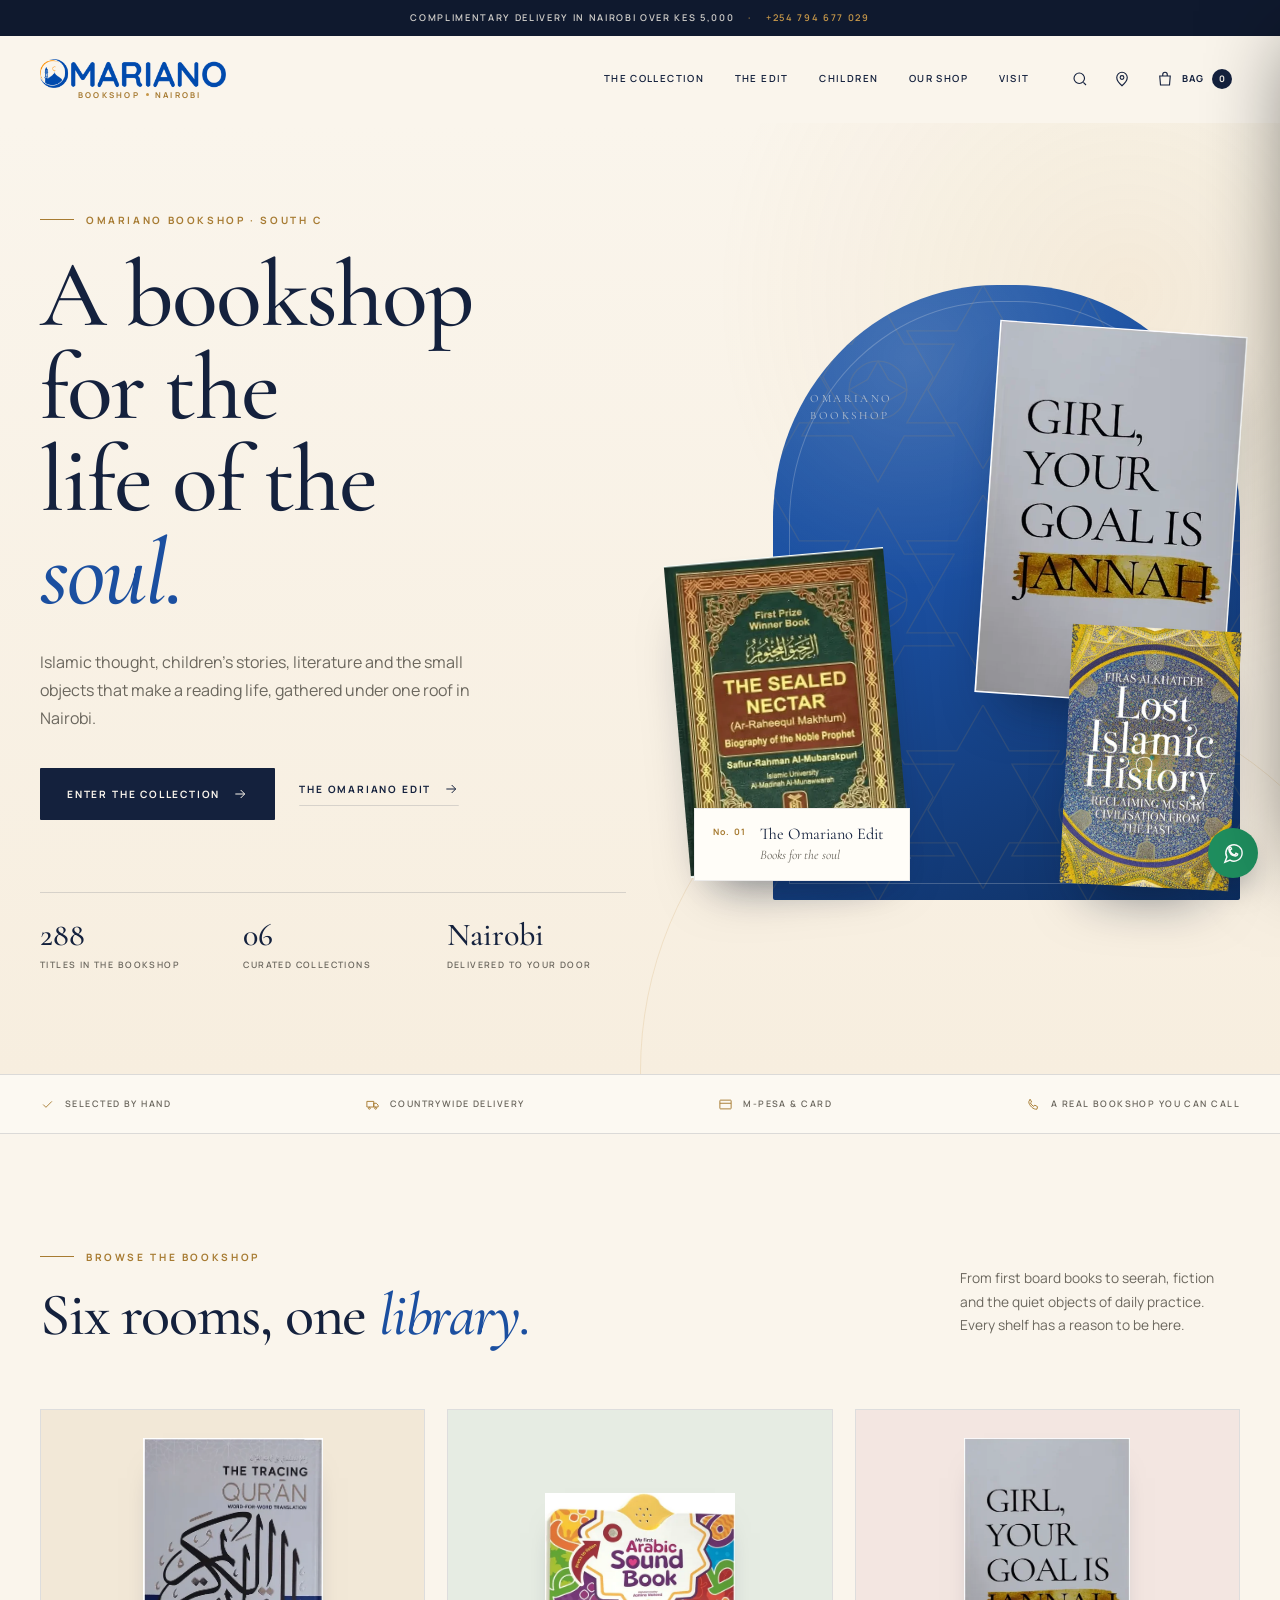
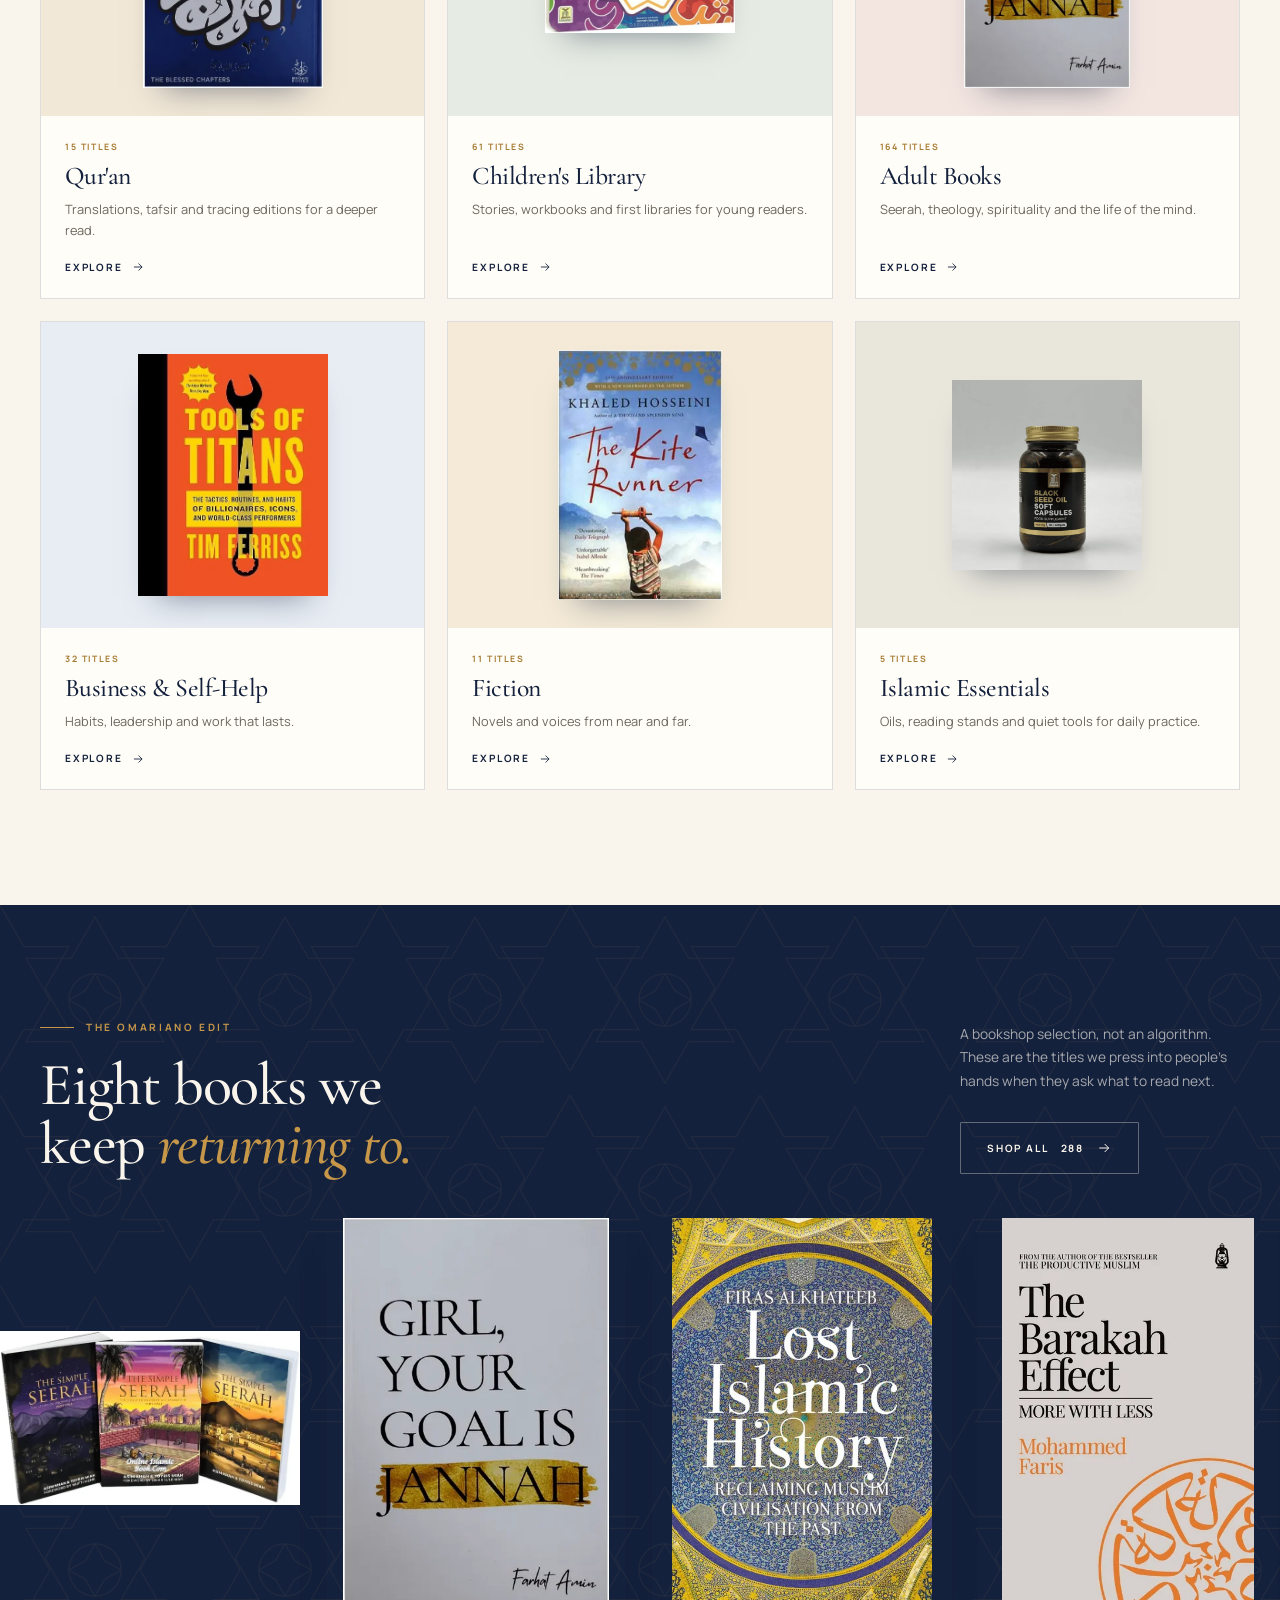
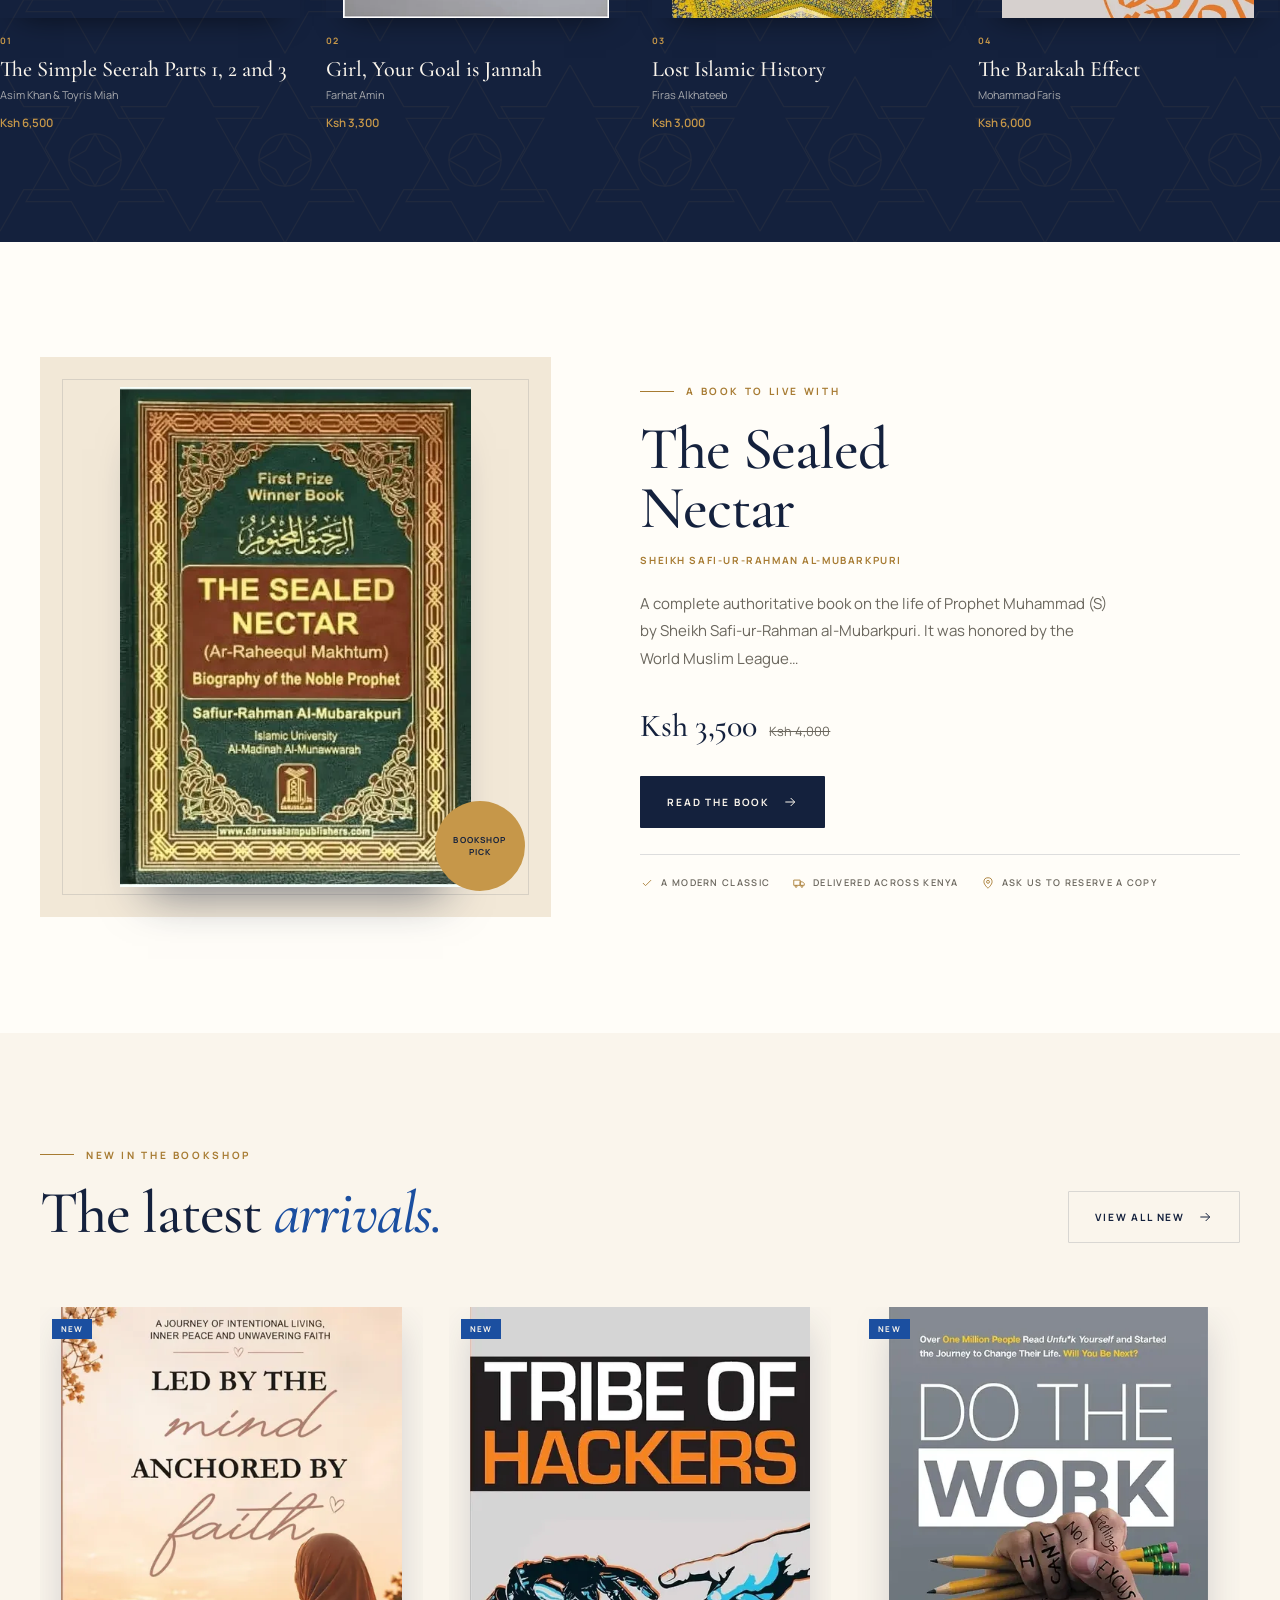
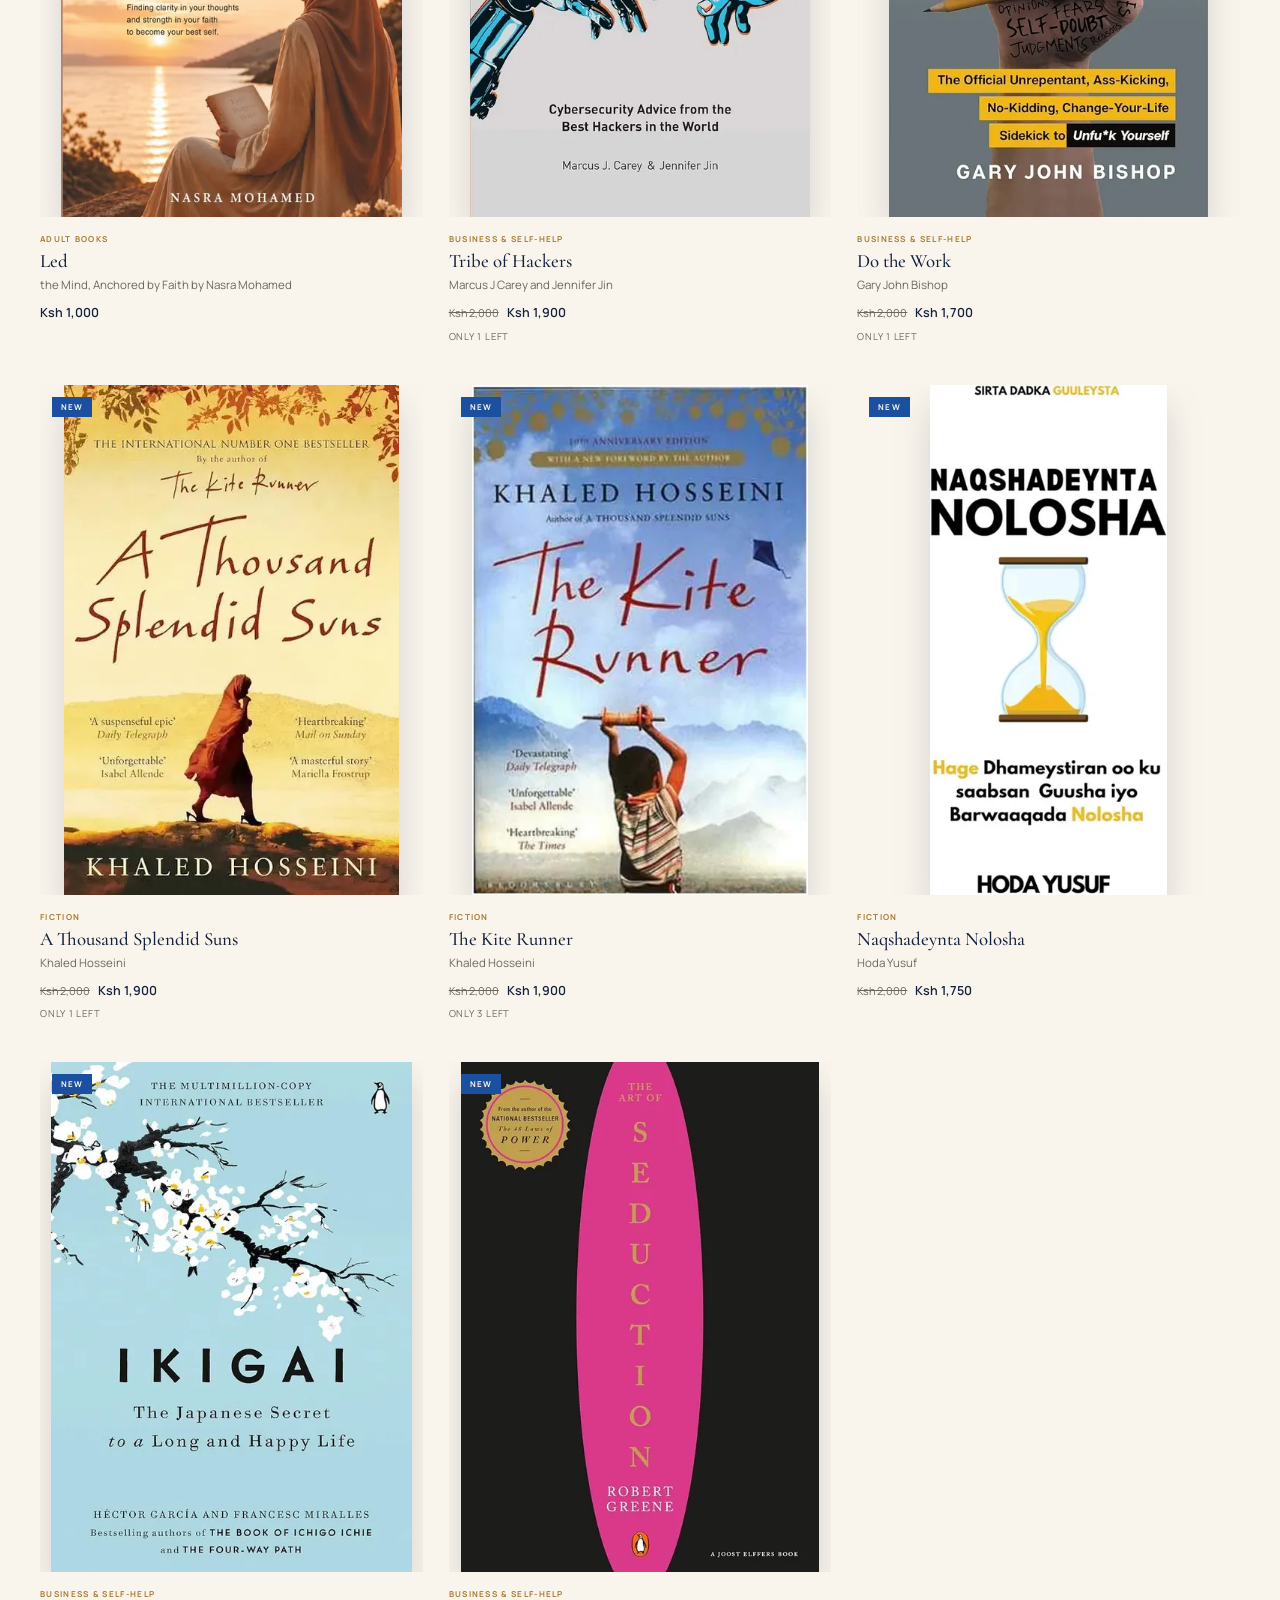
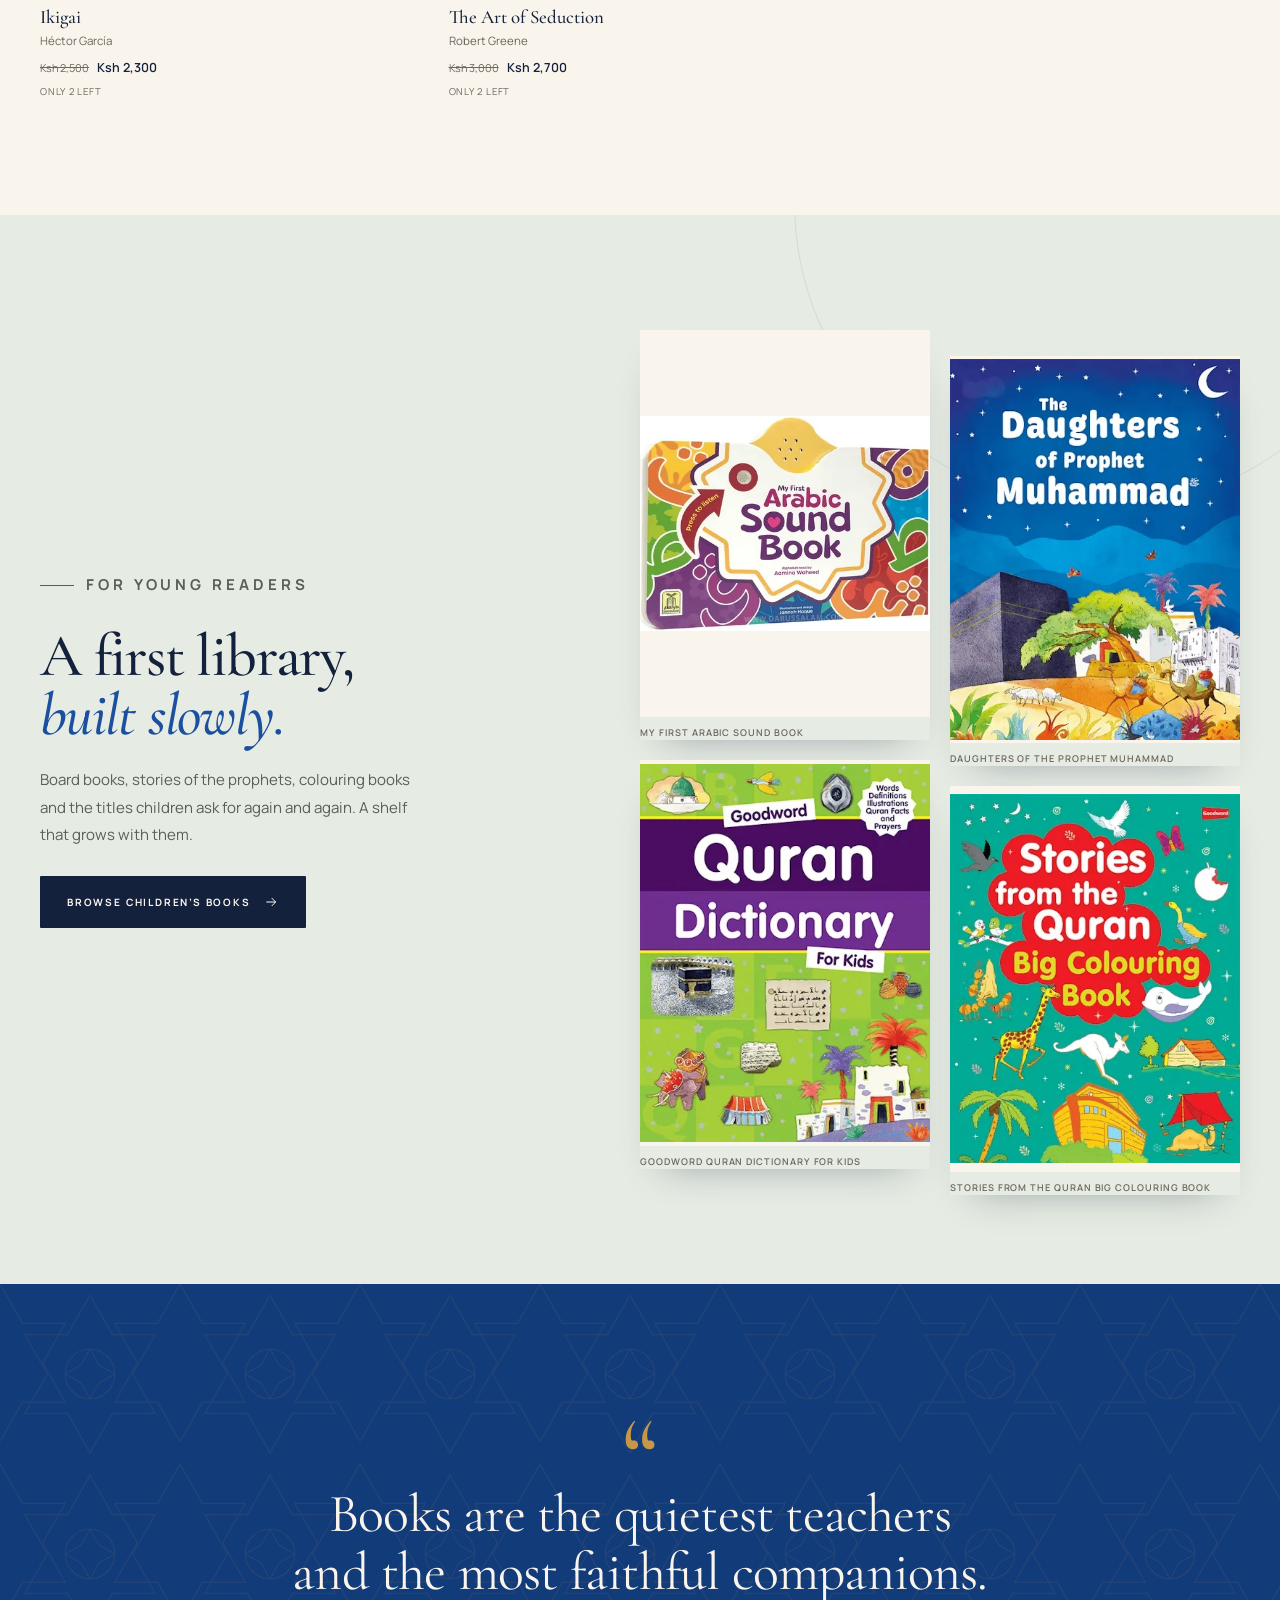
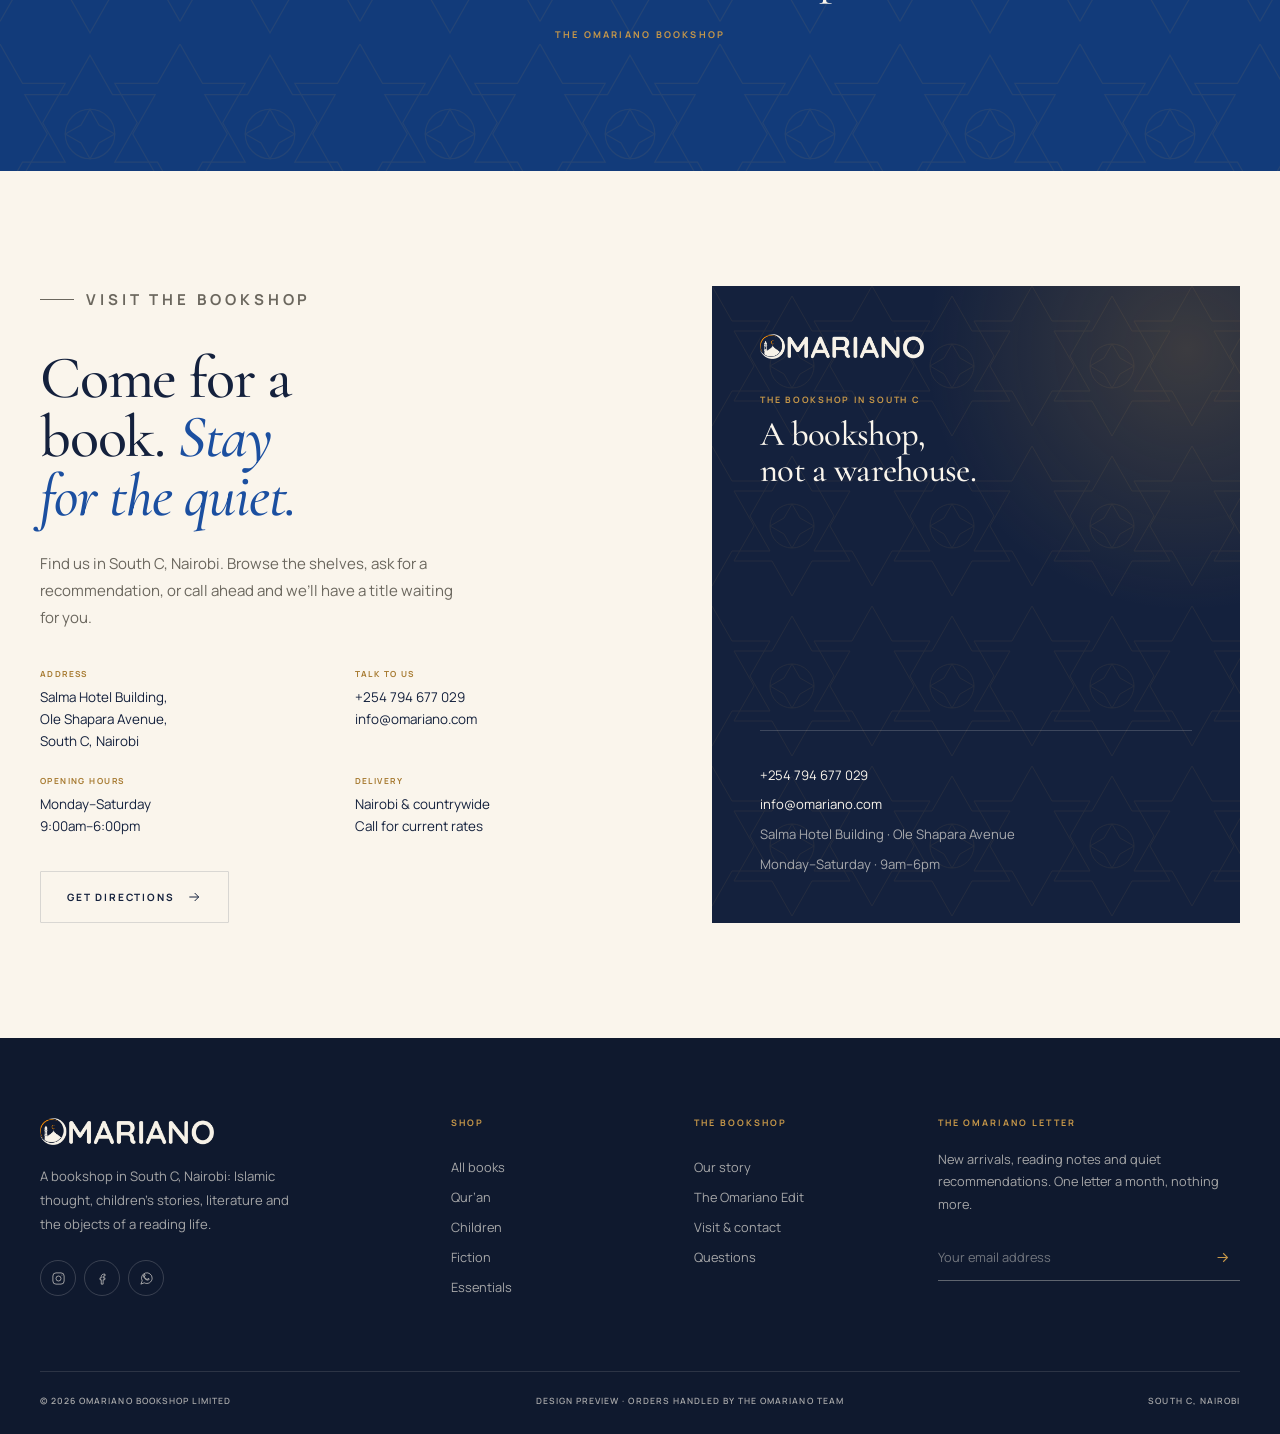
==== commit d36ed50d: "Rebrand as Omariano Bookshop and refine book display Rename site copy from Maison to Bookshop, remov" ====
--- a/index.html
+++ b/index.html
@@ -3,8 +3,8 @@
 <head>
   <meta charset="utf-8">
   <meta name="viewport" content="width=device-width, initial-scale=1">
-  <title>Omariano Maison — A house of books in Nairobi</title>
-  <meta name="description" content="Omariano Maison is a curated house of books in South C, Nairobi. Islamic thought, children's stories, literature and the small objects that make a reading life.">
+  <title>Omariano Bookshop | Books for the life of the soul · South C, Nairobi</title>
+  <meta name="description" content="Omariano Bookshop is a curated bookshop in South C, Nairobi. Islamic thought, children's stories, literature and the small objects that make a reading life.">
   <meta name="theme-color" content="#14213d">
   <meta name="robots" content="noindex, nofollow">
   <link rel="icon" href="assets/favicon.png" type="image/png">
@@ -13,8 +13,8 @@
   <link href="https://fonts.googleapis.com/css2?family=Cormorant+Garamond:ital,wght@0,300;0,400;0,500;0,600;0,700;1,300;1,400;1,500;1,600&family=Manrope:wght@300;400;500;600;700&display=swap" rel="stylesheet">
   <link rel="stylesheet" href="css/styles.css">
   <meta property="og:type" content="website">
-  <meta property="og:title" content="Omariano Maison — A house of books in Nairobi">
-  <meta property="og:description" content="A curated house of books in South C, Nairobi. Islamic thought, children's stories, literature and the small objects that make a reading life.">
+  <meta property="og:title" content="Omariano Bookshop | Books for the life of the soul · South C, Nairobi">
+  <meta property="og:description" content="A curated bookshop in South C, Nairobi. Islamic thought, children's stories, literature and the small objects that make a reading life.">
   <meta property="og:image" content="assets/og.jpg">
   <meta name="twitter:card" content="summary_large_image">
   <link rel="preload" as="image" href="assets/covers/255.webp">
@@ -34,22 +34,22 @@
 
   <header class="header" id="site-header">
     <div class="container header__inner">
-      <a class="brand" href="index.html" aria-label="Omariano Maison home">
+      <a class="brand" href="index.html" aria-label="Omariano Bookshop home">
         <img src="assets/logo.png" alt="Omariano" width="620" height="102">
-        <span class="brand__sub">Maison <i></i> Nairobi</span>
+        <span class="brand__sub">Bookshop <i></i> Nairobi</span>
       </a>
       <nav class="nav" aria-label="Main navigation">
         <a href="shop.html">The Collection</a>
         <a href="index.html#edit">The Edit</a>
         <a href="shop.html?collection=children">Children</a>
-        <a href="about.html">Our House</a>
+        <a href="about.html">Our Shop</a>
         <a href="contact.html">Visit</a>
       </nav>
       <div class="header__actions">
         <button class="icon-btn" type="button" data-search-open aria-label="Search the collection">
           <svg viewBox="0 0 24 24" fill="none" stroke="currentColor" stroke-width="1.5" aria-hidden="true"><circle cx="11" cy="11" r="7"/><path d="m20 20-3.5-3.5"/></svg>
         </button>
-        <a class="icon-btn desktop-only" href="contact.html" aria-label="Visit the house">
+        <a class="icon-btn desktop-only" href="contact.html" aria-label="Visit the bookshop">
           <svg viewBox="0 0 24 24" fill="none" stroke="currentColor" stroke-width="1.5" aria-hidden="true"><path d="M12 21s7-6.1 7-11a7 7 0 1 0-14 0c0 4.9 7 11 7 11Z"/><circle cx="12" cy="10" r="2.5"/></svg>
         </a>
         <button class="cart-btn" type="button" data-cart-open aria-label="Open shopping bag">
@@ -75,7 +75,7 @@
       <a href="shop.html">The Collection <span>288</span></a>
       <a href="index.html#edit">The Edit <span>08</span></a>
       <a href="shop.html?collection=children">Children <span>61</span></a>
-      <a href="about.html">Our House <span>01</span></a>
+      <a href="about.html">Our Shop <span>01</span></a>
       <a href="contact.html">Visit <span>02</span></a>
     </nav>
     <div class="mobile-menu__foot">
@@ -89,9 +89,9 @@
     <section class="hero">
       <div class="container hero__grid">
         <div class="hero__copy">
-          <p class="eyebrow"><span class="eyebrow__line"></span>Omariano Maison · South C</p>
-          <h1>A house of books for the life of the <em>soul.</em></h1>
-          <p class="hero__lede">Islamic thought, children’s stories, literature and the small objects that make a reading life — gathered under one roof in Nairobi.</p>
+          <p class="eyebrow"><span class="eyebrow__line"></span>Omariano Bookshop · South C</p>
+          <h1>A bookshop for the life of the <em>soul.</em></h1>
+          <p class="hero__lede">Islamic thought, children’s stories, literature and the small objects that make a reading life, gathered under one roof in Nairobi.</p>
           <div class="hero__actions">
             <a class="btn btn--primary" href="shop.html">Enter the collection
               <svg viewBox="0 0 24 24" fill="none" stroke="currentColor" stroke-width="1.5" aria-hidden="true"><path d="M5 12h14M13 6l6 6-6 6"/></svg>
@@ -101,13 +101,13 @@
             </a>
           </div>
           <dl class="hero__stats">
-            <div><dt data-total>288</dt><dd>Titles in the house</dd></div>
+            <div><dt data-total>288</dt><dd>Titles in the bookshop</dd></div>
             <div><dt>06</dt><dd>Curated collections</dd></div>
             <div><dt>Nairobi</dt><dd>Delivered to your door</dd></div>
           </dl>
         </div>
-        <div class="hero__visual" aria-label="A selection of books from the house">
-          <div class="hero__arch"><span class="hero__arch-label">OMARIANO<br>MAISON</span></div>
+        <div class="hero__visual" aria-label="A selection of books from the bookshop">
+          <div class="hero__arch"><span class="hero__arch-label">OMARIANO<br>BOOKSHOP</span></div>
           <figure class="hero__book hero__book--a"><img src="assets/covers/255.webp" alt="The Sealed Nectar by Sheikh Safi-ur-Rahman al-Mubarkpuri" width="680" height="850"></figure>
           <figure class="hero__book hero__book--b"><img src="assets/covers/22.webp" alt="Girl, Your Goal is Jannah by Farhat Amin" width="680" height="850"></figure>
           <figure class="hero__book hero__book--c"><img src="assets/covers/23.webp" alt="Lost Islamic History by Firas Alkhateeb" width="680" height="850"></figure>
@@ -141,7 +141,7 @@
       <div class="container">
         <header class="section-head" data-reveal>
           <div>
-            <p class="eyebrow"><span class="eyebrow__line"></span>Browse the house</p>
+            <p class="eyebrow"><span class="eyebrow__line"></span>Browse the bookshop</p>
             <h2>Six rooms, one <em>library.</em></h2>
           </div>
           <p class="section-head__note">From first board books to seerah, fiction and the quiet objects of daily practice. Every shelf has a reason to be here.</p>
@@ -158,7 +158,7 @@
             <h2>Eight books we keep <em>returning to.</em></h2>
           </div>
           <div>
-            <p class="section-head__note">A house selection, not an algorithm. These are the titles we press into people’s hands when they ask what to read next.</p>
+            <p class="section-head__note">A bookshop selection, not an algorithm. These are the titles we press into people’s hands when they ask what to read next.</p>
             <a class="btn btn--ghost-light" href="shop.html" style="margin-top:22px">Shop all <span data-total>288</span>
               <svg viewBox="0 0 24 24" fill="none" stroke="currentColor" stroke-width="1.5" aria-hidden="true"><path d="M5 12h14M13 6l6 6-6 6"/></svg>
             </a>
@@ -172,13 +172,13 @@
       <div class="container picks__grid">
         <div class="picks__media" data-reveal>
           <img src="assets/covers/255.webp" alt="The Sealed Nectar" id="pick-image" width="680" height="850">
-          <span class="picks__stamp">House<br>Pick</span>
+          <span class="picks__stamp">Bookshop<br>Pick</span>
         </div>
         <div class="picks__copy" data-reveal>
           <p class="eyebrow"><span class="eyebrow__line"></span>A book to live with</p>
           <h2 id="pick-title">The Sealed Nectar</h2>
           <p class="picks__author" id="pick-author">Sheikh Safi-ur-Rahman al-Mubarkpuri</p>
-          <p class="picks__desc" id="pick-desc">The award-winning biography of the Prophet Muhammad ﷺ — a book that rewards a slow, unhurried read. Keep it on the shelf you reach for most.</p>
+          <p class="picks__desc" id="pick-desc">The award-winning biography of the Prophet Muhammad ﷺ, a book that rewards a slow, unhurried read. Keep it on the shelf you reach for most.</p>
           <div class="picks__price" id="pick-price"><strong>Ksh 3,500</strong><s>Ksh 4,000</s></div>
           <button class="btn btn--primary" type="button" data-product="255">Read the book
             <svg viewBox="0 0 24 24" fill="none" stroke="currentColor" stroke-width="1.5" aria-hidden="true"><path d="M5 12h14M13 6l6 6-6 6"/></svg>
@@ -196,7 +196,7 @@
       <div class="container">
         <header class="section-head" data-reveal>
           <div>
-            <p class="eyebrow"><span class="eyebrow__line"></span>New in the house</p>
+            <p class="eyebrow"><span class="eyebrow__line"></span>New in the bookshop</p>
             <h2>The latest <em>arrivals.</em></h2>
           </div>
           <a class="btn btn--outline" href="shop.html?sort=newest">View all new
@@ -225,14 +225,14 @@
       <div class="container quote__inner" data-reveal>
         <span class="quote__mark" aria-hidden="true">“</span>
         <blockquote>Books are the quietest teachers and the most faithful companions.</blockquote>
-        <p class="quote__by">The Omariano House</p>
+        <p class="quote__by">The Omariano Bookshop</p>
       </div>
     </section>
 
     <section class="section visit">
       <div class="container visit__grid">
         <div class="visit__copy" data-reveal>
-          <p class="eyebrow"><span class="eyebrow__line"></span>Visit the house</p>
+          <p class="eyebrow"><span class="eyebrow__line"></span>Visit the bookshop</p>
           <h2>Come for a book. <em>Stay for the quiet.</em></h2>
           <p>Find us in South C, Nairobi. Browse the shelves, ask for a recommendation, or call ahead and we’ll have a title waiting for you.</p>
           <dl class="visit__details">
@@ -259,7 +259,7 @@
         </div>
         <div class="visit__card" data-reveal>
           <img src="assets/logo-light.png" alt="Omariano">
-          <p class="visit__card-kicker">The house in South C</p>
+          <p class="visit__card-kicker">The bookshop in South C</p>
           <h3>A bookshop, not a warehouse.</h3>
           <div class="visit__card-list">
             <a href="tel:+254794677029">+254 794 677 029</a>
@@ -277,15 +277,15 @@
       <div class="footer__top">
         <div class="footer__brand">
           <img class="footer__logo" src="assets/logo-light.png" alt="Omariano">
-          <p>A house of books in South C, Nairobi — Islamic thought, children’s stories, literature and the objects of a reading life.</p>
+          <p>A bookshop in South C, Nairobi: Islamic thought, children’s stories, literature and the objects of a reading life.</p>
           <div class="footer__socials">
-            <a href="https://www.instagram.com/omariano_bookstore?igsh=MXMyNHM2Ymp4aTh0Mw==" target="_blank" rel="noopener" aria-label="Omariano on Instagram">
+            <a href="https://www.instagram.com/omariano_bookshop?igsh=MXMyNHM2Ymp4aTh0Mw==" target="_blank" rel="noopener" aria-label="Omariano on Instagram">
               <svg viewBox="0 0 24 24" fill="none" stroke="currentColor" stroke-width="1.5" aria-hidden="true"><rect x="3" y="3" width="18" height="18" rx="5"/><circle cx="12" cy="12" r="4"/><circle cx="17.5" cy="6.5" r=".8" fill="currentColor" stroke="none"/></svg>
             </a>
             <a href="https://www.facebook.com/share/1F5PpXKPec/" target="_blank" rel="noopener" aria-label="Omariano on Facebook">
               <svg viewBox="0 0 24 24" fill="none" stroke="currentColor" stroke-width="1.5" aria-hidden="true"><path d="M14 8h2V5h-2c-2.2 0-4 1.8-4 4v2H8v3h2v7h3v-7h2.5l.5-3H13V9c0-.6.4-1 1-1Z"/></svg>
             </a>
-            <a href="https://wa.me/254794677029" target="_blank" rel="noopener" aria-label="WhatsApp the bookstore">
+            <a href="https://wa.me/254794677029" target="_blank" rel="noopener" aria-label="WhatsApp the bookshop">
               <svg viewBox="0 0 24 24" fill="none" stroke="currentColor" stroke-width="1.5" aria-hidden="true"><path d="M21 11.5a8.5 8.5 0 0 1-12.6 7.4L3 21l2.1-5.4A8.5 8.5 0 1 1 21 11.5Z"/><path d="M8.4 8.2c.3 2.7 2.5 4.9 5.2 5.2l1-1.6 1.8.9c-.2 1.2-1.3 2-2.5 1.9-3.5-.5-6.2-3.2-6.7-6.7-.1-1.2.7-2.3 1.9-2.5l.9 1.8-1.6 1Z"/></svg>
             </a>
           </div>
@@ -299,7 +299,7 @@
           <a href="shop.html?collection=essentials">Essentials</a>
         </div>
         <div class="footer__col">
-          <h3>The House</h3>
+          <h3>The Bookshop</h3>
           <a href="about.html">Our story</a>
           <a href="index.html#edit">The Omariano Edit</a>
           <a href="contact.html">Visit &amp; contact</a>
@@ -319,7 +319,7 @@
         </div>
       </div>
       <div class="footer__bottom">
-        <p>© <span data-year>2026</span> Omariano Bookstore Limited</p>
+        <p>© <span data-year>2026</span> Omariano Bookshop Limited</p>
         <p>Design preview · Orders handled by the Omariano team</p>
         <p><a href="contact.html">South C, Nairobi</a></p>
       </div>
@@ -327,7 +327,7 @@
   </footer>
 
   <div class="whatsapp-float">
-    <a href="https://wa.me/254794677029?text=Hello%20Omariano%2C%20I%27d%20like%20a%20recommendation%20from%20the%20Maison%20collection." target="_blank" rel="noopener" aria-label="Chat with Omariano on WhatsApp">
+    <a href="https://wa.me/254794677029?text=Hello%20Omariano%2C%20I%27d%20like%20a%20recommendation%20from%20the%20Omariano%20Bookshop%20collection." target="_blank" rel="noopener" aria-label="Chat with Omariano on WhatsApp">
       <svg viewBox="0 0 24 24" fill="none" stroke="currentColor" stroke-width="1.5" aria-hidden="true"><path d="M21 11.5a8.5 8.5 0 0 1-12.6 7.4L3 21l2.1-5.4A8.5 8.5 0 1 1 21 11.5Z"/><path d="M8.4 8.2c.3 2.7 2.5 4.9 5.2 5.2l1-1.6 1.8.9c-.2 1.2-1.3 2-2.5 1.9-3.5-.5-6.2-3.2-6.7-6.7-.1-1.2.7-2.3 1.9-2.5l.9 1.8-1.6 1Z"/></svg>
     </a>
   </div>
--- a/css/styles.css
+++ b/css/styles.css
@@ -763,12 +763,12 @@
 
 .hero__arch-label {
   position: absolute;
-  top: 18%;
-  left: 9%;
+  top: 17%;
+  left: 8%;
   color: rgba(250, 245, 236, 0.62);
   font-family: var(--serif);
-  font-size: 0.82rem;
-  letter-spacing: 0.32em;
+  font-size: 0.7rem;
+  letter-spacing: 0.22em;
   line-height: 1.6;
 }
 
@@ -776,8 +776,8 @@
   position: absolute;
   z-index: 2;
   margin: 0;
-  padding: 8px;
-  background: var(--paper);
+  padding: 0;
+  background: transparent;
   box-shadow: 0 34px 54px -28px rgba(10, 20, 40, 0.55);
   transition: transform 0.7s var(--ease);
 }
@@ -795,17 +795,19 @@
 }
 
 .hero__book--b {
-  top: 9%;
-  right: 2%;
-  width: 47%;
+  top: 7%;
+  right: 1%;
+  width: 44%;
   transform: rotate(4deg);
 }
 
 .hero__book--c {
-  top: 4%;
-  left: 35%;
-  width: 31%;
-  transform: rotate(-2deg);
+  top: auto;
+  bottom: 2%;
+  left: auto;
+  right: 1%;
+  width: 30%;
+  transform: rotate(3deg);
 }
 
 .hero__visual:hover .hero__book--a {
@@ -817,7 +819,7 @@
 }
 
 .hero__visual:hover .hero__book--c {
-  transform: rotate(-1deg) translateY(-8px);
+  transform: rotate(4deg) translateY(-8px);
 }
 
 .hero__note {
@@ -1003,8 +1005,8 @@
 
 .product-grid {
   display: grid;
-  grid-template-columns: repeat(4, minmax(0, 1fr));
-  gap: 34px 24px;
+  grid-template-columns: repeat(3, minmax(0, 1fr));
+  gap: 40px 26px;
 }
 
 .product-card {
@@ -1019,26 +1021,14 @@
   align-items: center;
   justify-content: center;
   aspect-ratio: 3 / 4;
-  padding: 18px;
+  padding: 0;
   overflow: hidden;
-  background: #f4ecdf;
+  background: var(--cream);
   transition: background 0.35s ease;
 }
 
-.product-card:nth-child(4n + 2) .product-card__media {
-  background: #f1e7d6;
-}
-
-.product-card:nth-child(4n + 3) .product-card__media {
-  background: #ecefe8;
-}
-
-.product-card:nth-child(4n + 4) .product-card__media {
-  background: #f4e9e4;
-}
-
 .product-card:hover .product-card__media {
-  background: #efe4d2;
+  background: #f0e7d8;
 }
 
 .product-card__open {
@@ -1050,11 +1040,12 @@
 }
 
 .product-card__media img {
-  width: auto;
+  width: 100%;
+  height: 100%;
   max-width: 100%;
   max-height: 100%;
   object-fit: contain;
-  filter: drop-shadow(0 22px 20px rgba(20, 33, 61, 0.18));
+  filter: drop-shadow(0 20px 18px rgba(20, 33, 61, 0.16));
   transition: transform 0.5s var(--ease);
 }
 
@@ -1221,7 +1212,7 @@
 }
 
 .edit-card {
-  flex: 0 0 258px;
+  flex: 0 0 300px;
   scroll-snap-align: start;
   color: var(--cream);
 }
@@ -1231,8 +1222,8 @@
   align-items: center;
   justify-content: center;
   aspect-ratio: 3 / 4;
-  padding: 16px;
-  background: #f5eddf;
+  padding: 0;
+  background: transparent;
   transition: background 0.35s ease, transform 0.4s var(--ease);
 }
 
@@ -1242,7 +1233,8 @@
 }
 
 .edit-card__media img {
-  width: auto;
+  width: 100%;
+  height: 100%;
   max-width: 100%;
   max-height: 100%;
   object-fit: contain;
@@ -1309,8 +1301,8 @@
   display: flex;
   align-items: center;
   justify-content: center;
-  min-height: 560px;
-  padding: 58px;
+  min-height: 540px;
+  padding: 30px;
   background: var(--sand);
 }
 
@@ -1325,7 +1317,7 @@
   position: relative;
   z-index: 1;
   width: auto;
-  max-height: 440px;
+  max-height: 500px;
   object-fit: contain;
   box-shadow: 0 34px 44px -28px rgba(20, 33, 61, 0.55);
   transition: transform 0.5s var(--ease);
@@ -1486,9 +1478,9 @@
 }
 
 .kids-cover {
-  padding: 14px;
-  background: var(--paper);
-  box-shadow: var(--shadow-soft);
+  padding: 0;
+  background: transparent;
+  box-shadow: 0 18px 38px -24px rgba(20, 33, 61, 0.42);
   transition: transform 0.4s var(--ease);
 }
 
@@ -2207,7 +2199,7 @@
 
 .product-grid--shop {
   grid-template-columns: repeat(3, minmax(0, 1fr));
-  gap: 38px 24px;
+  gap: 42px 26px;
   padding-top: 28px;
 }
 
@@ -2331,14 +2323,14 @@
   align-items: center;
   justify-content: center;
   min-height: 540px;
-  padding: 46px;
+  padding: 24px;
   background: var(--sand);
 }
 
 .pd__media img {
   width: auto;
   max-width: 100%;
-  max-height: 470px;
+  max-height: 520px;
   object-fit: contain;
   box-shadow: 0 30px 45px -24px rgba(20, 33, 61, 0.5);
 }
@@ -3928,8 +3920,9 @@
   }
 
   .hero__book--c {
-    width: 33%;
-    left: 32%;
+    width: 30%;
+    left: auto;
+    right: 3%;
   }
 
   .hero__note {
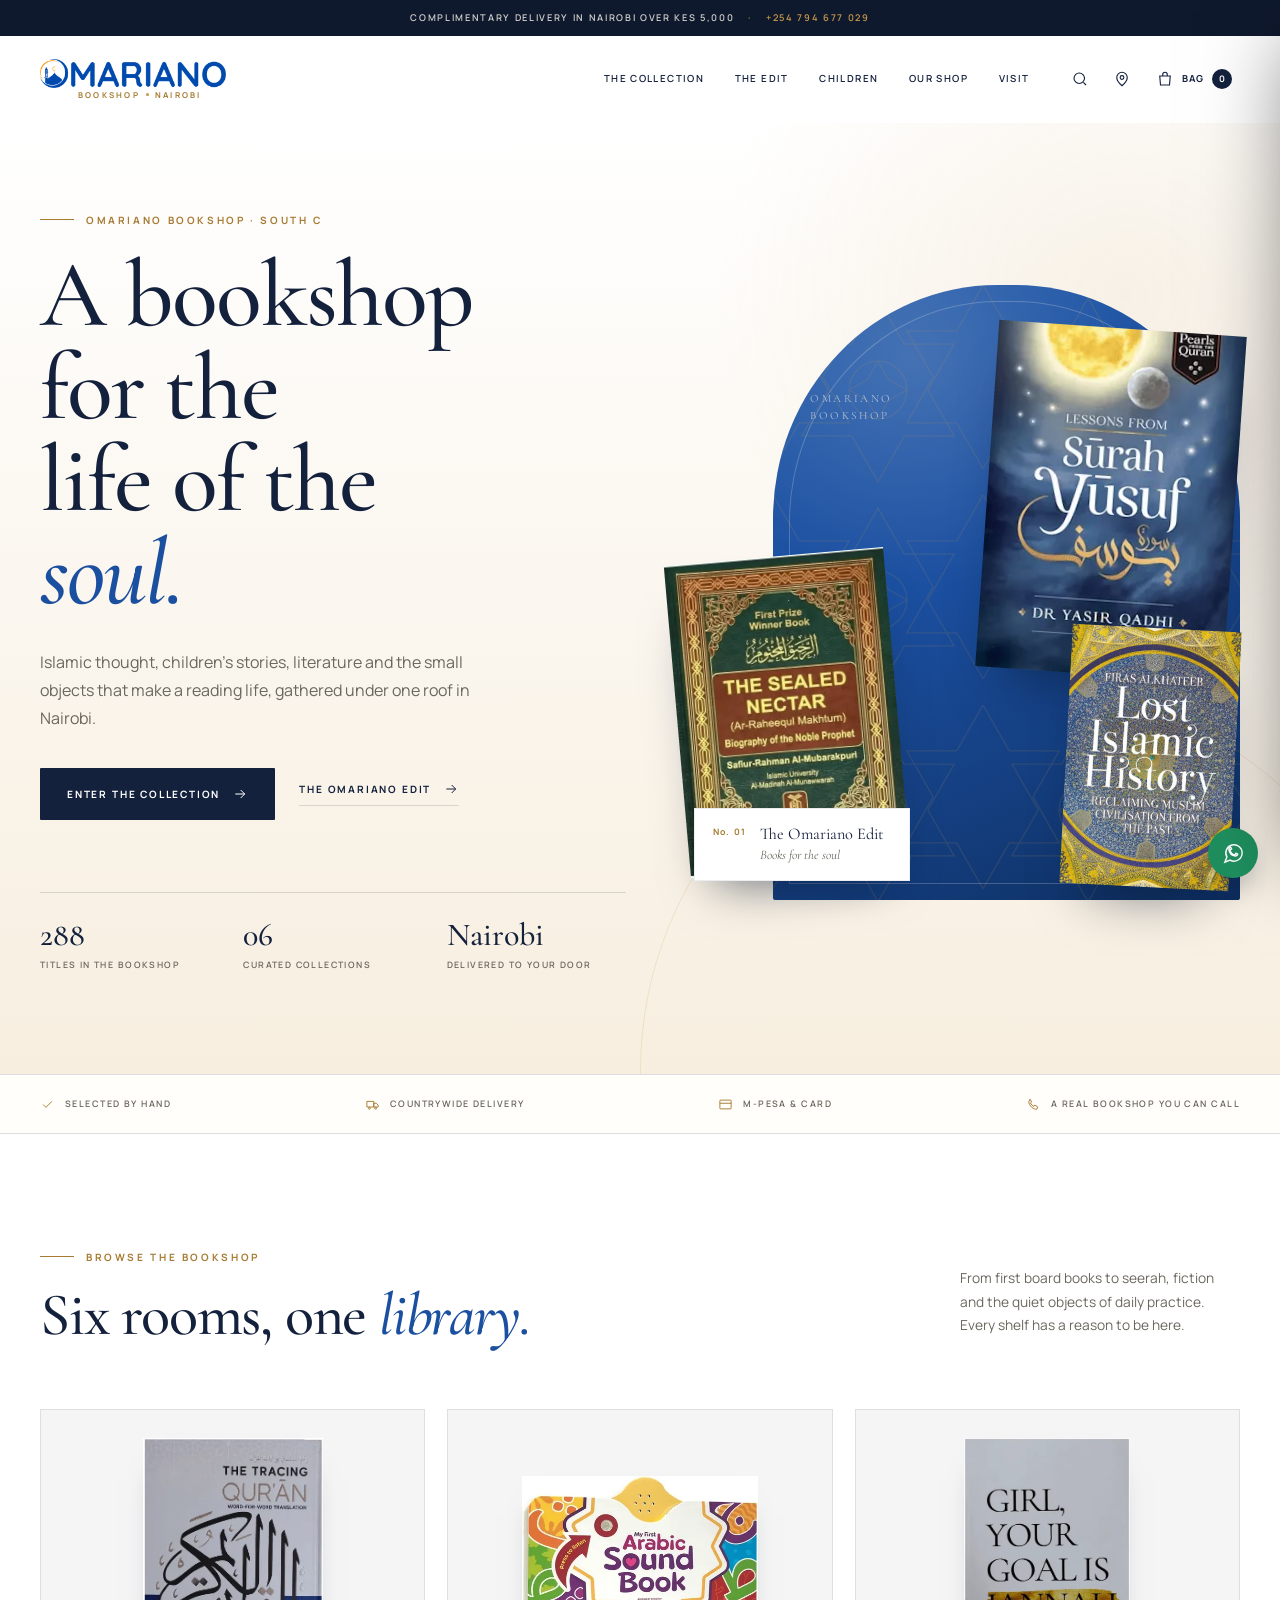
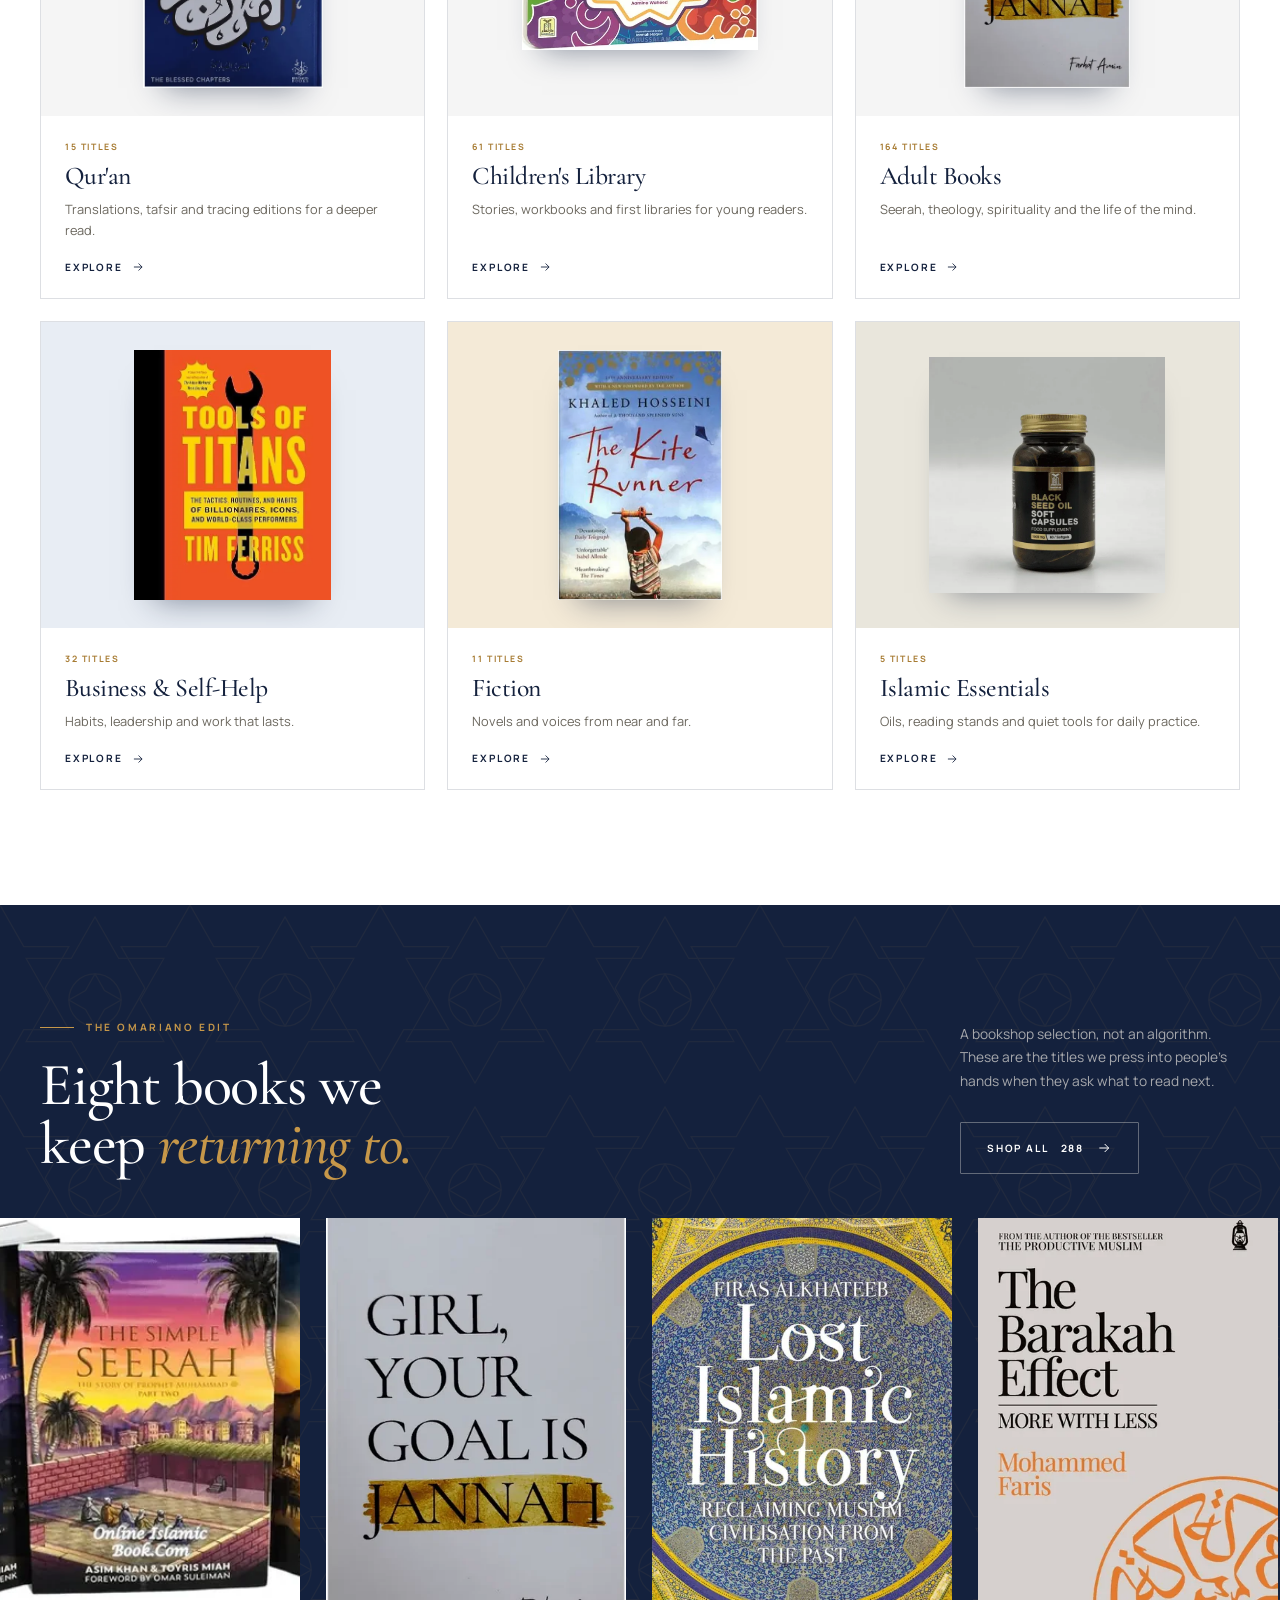
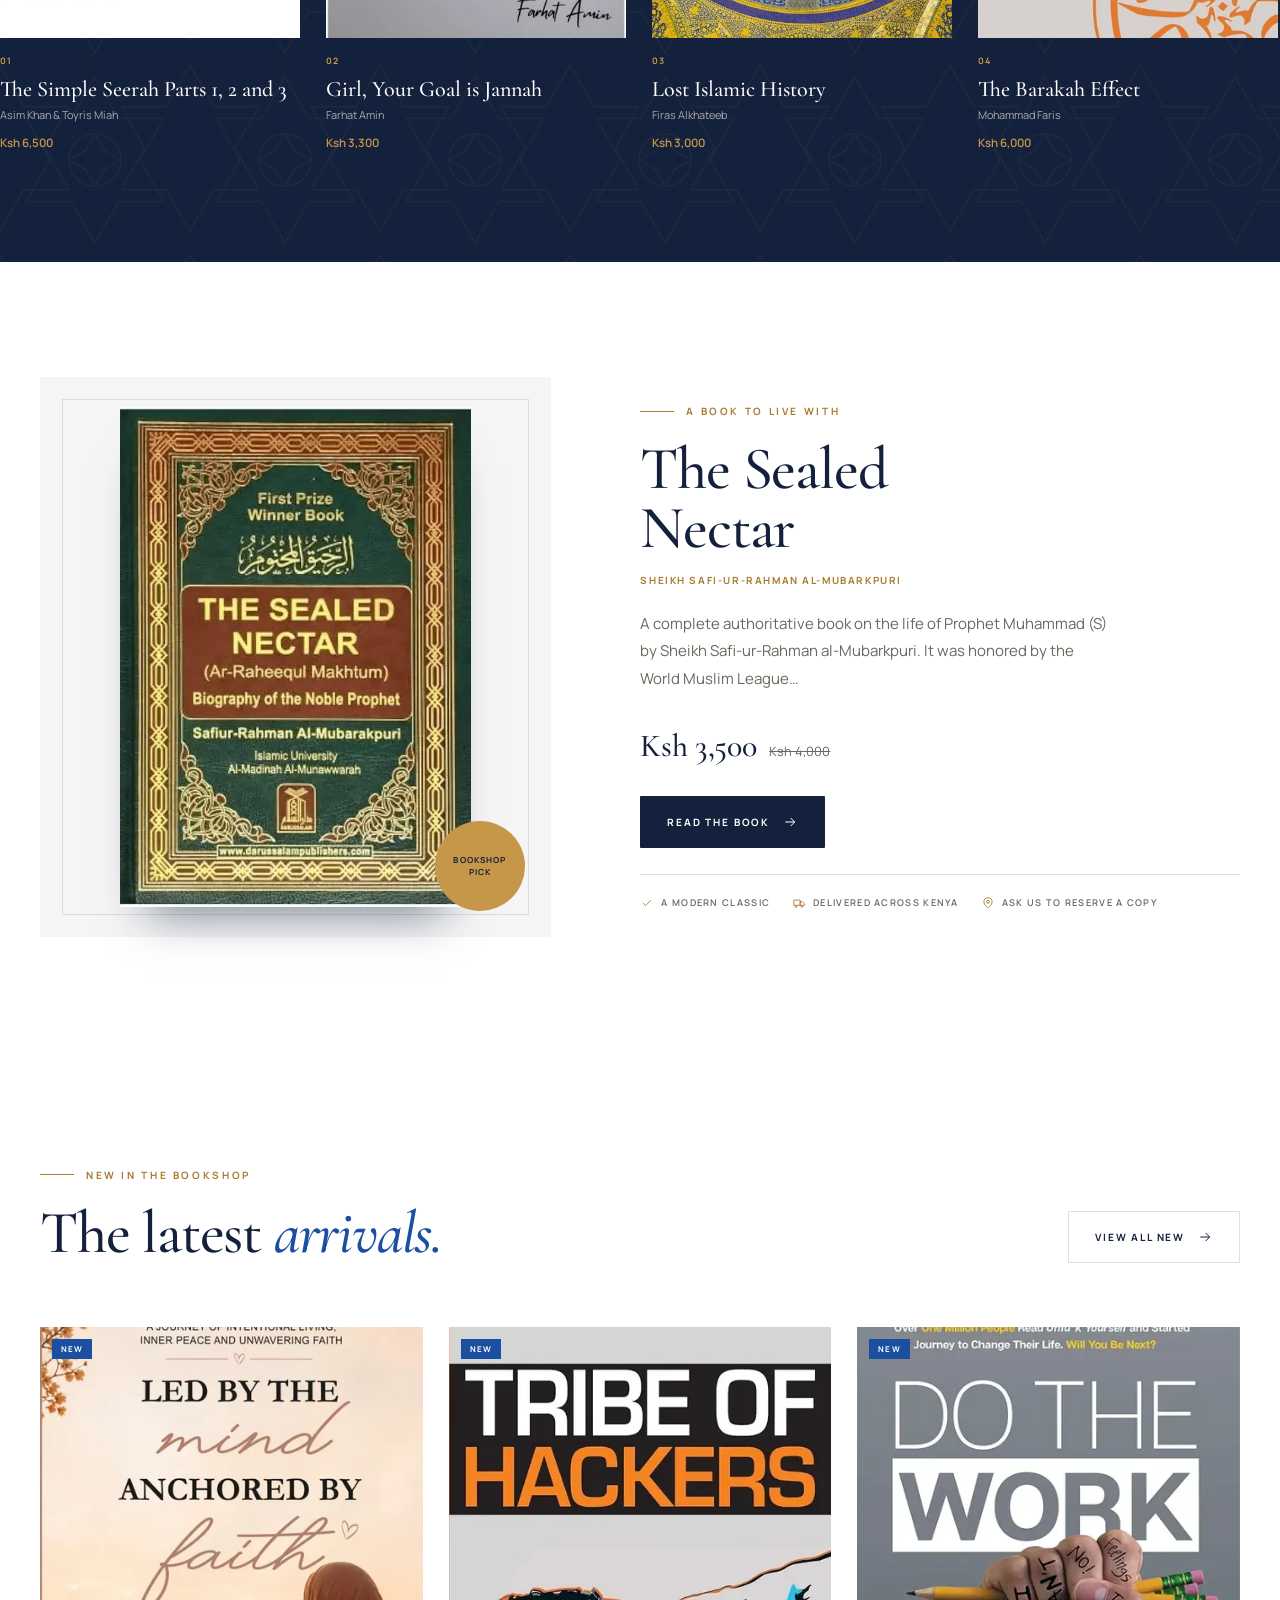
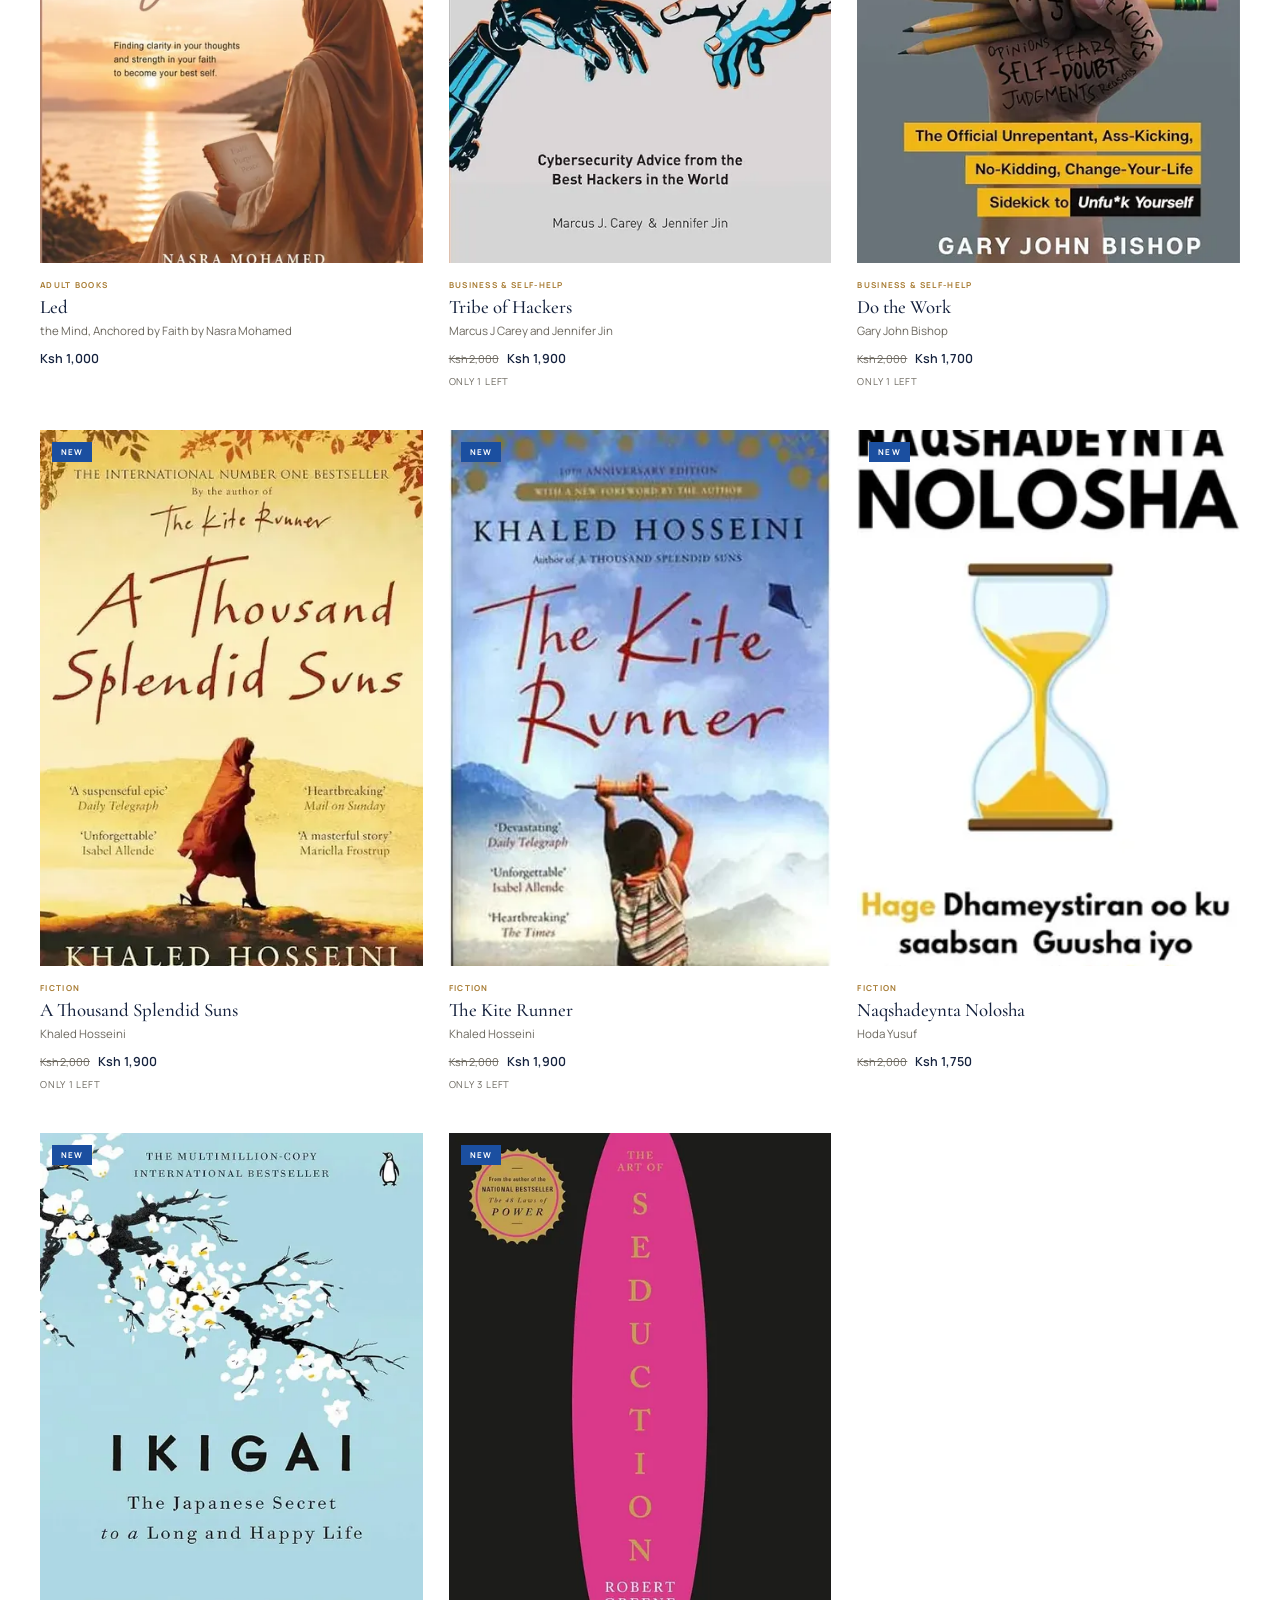
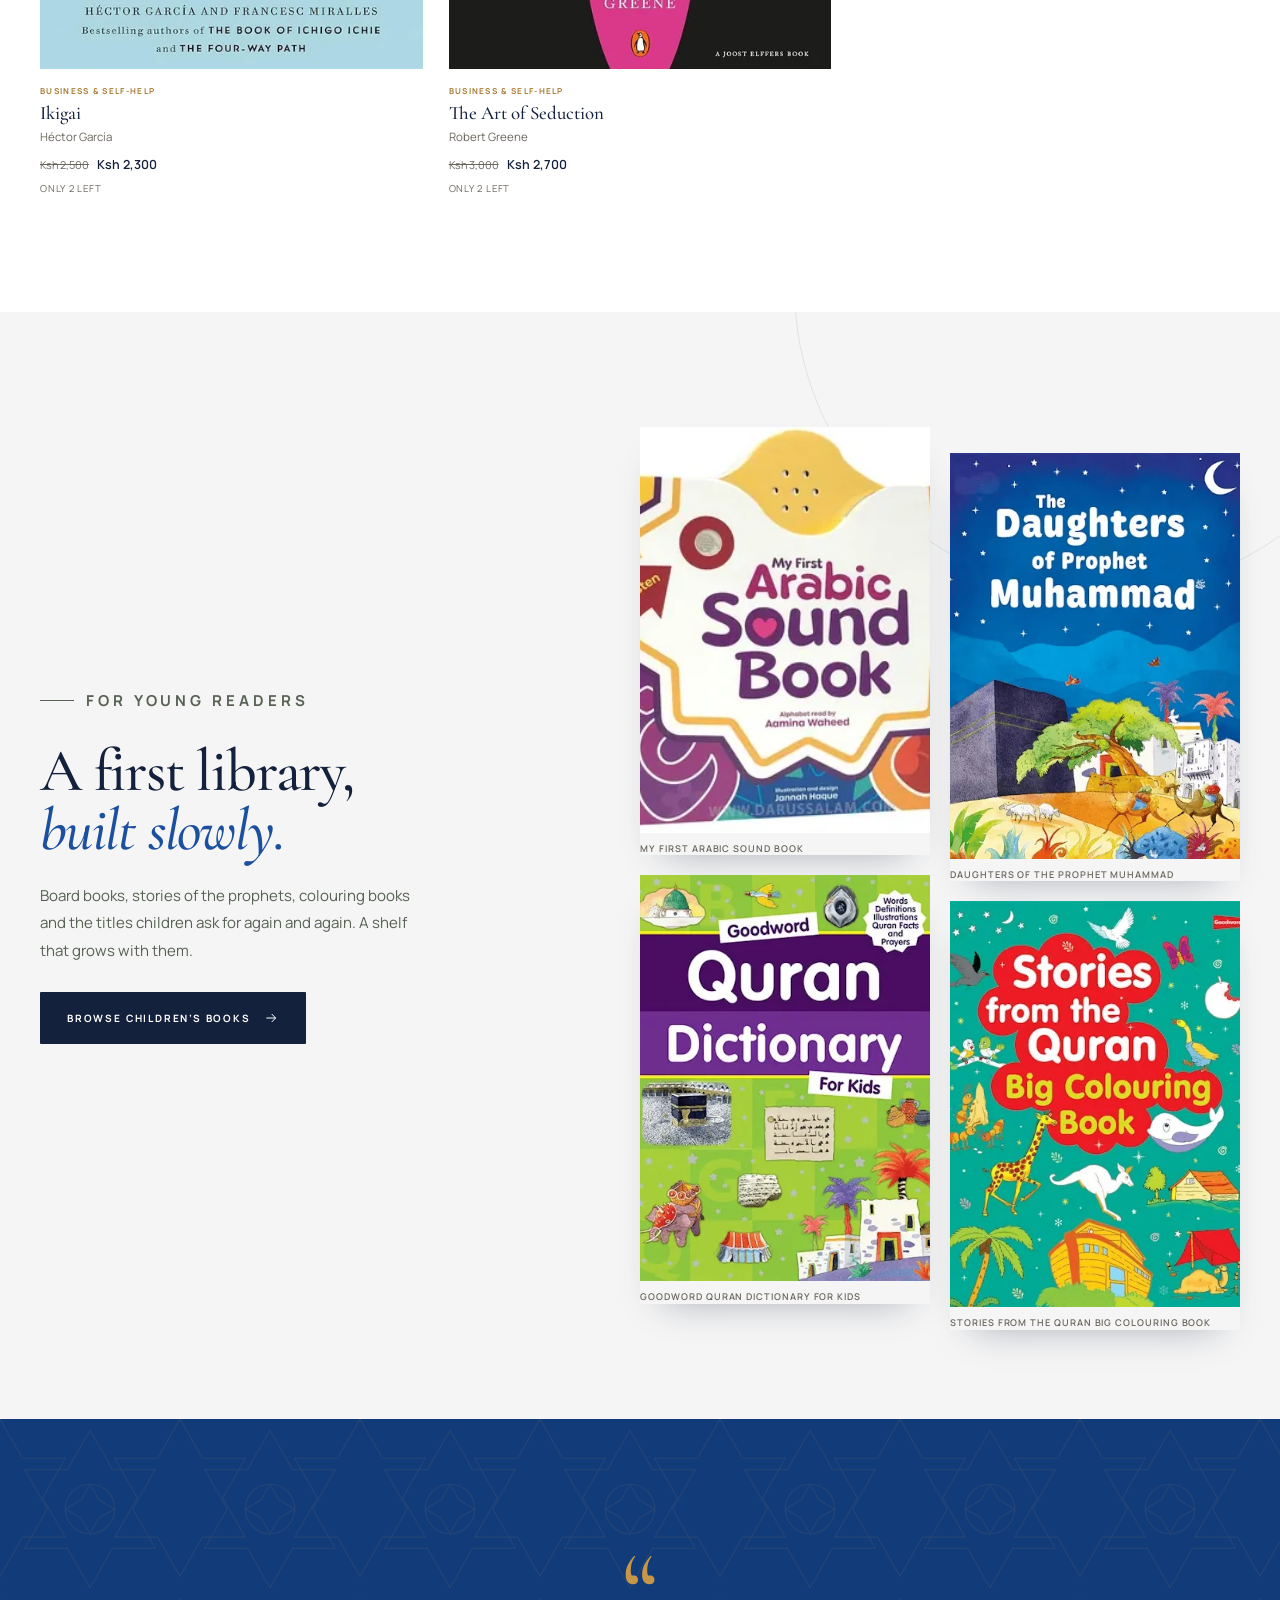
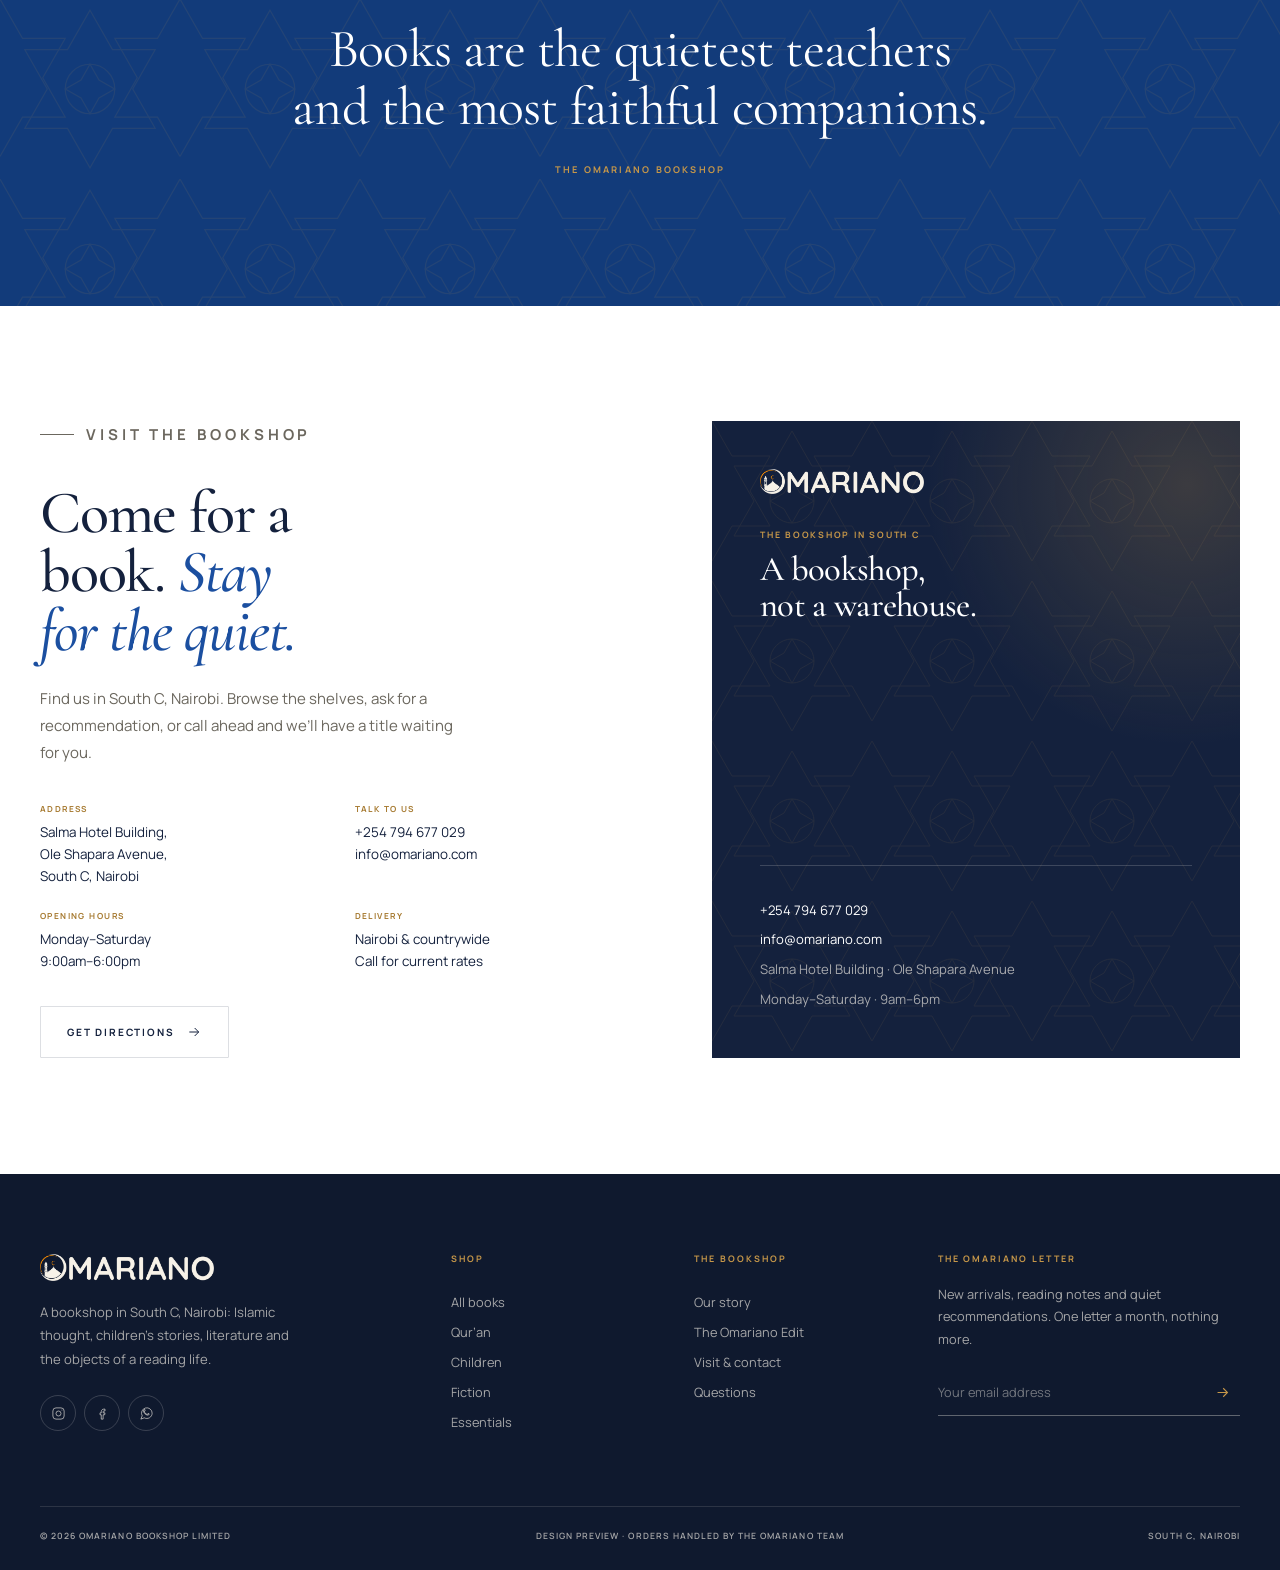
==== commit 783b765e: "Add rotating hero cover and bust asset caches Cycle the hero cover through every catalogue product, " ====
--- a/index.html
+++ b/index.html
@@ -11,7 +11,7 @@
   <link rel="preconnect" href="https://fonts.googleapis.com">
   <link rel="preconnect" href="https://fonts.gstatic.com" crossorigin>
   <link href="https://fonts.googleapis.com/css2?family=Cormorant+Garamond:ital,wght@0,300;0,400;0,500;0,600;0,700;1,300;1,400;1,500;1,600&family=Manrope:wght@300;400;500;600;700&display=swap" rel="stylesheet">
-  <link rel="stylesheet" href="css/styles.css">
+  <link rel="stylesheet" href="css/styles.css?v=6">
   <meta property="og:type" content="website">
   <meta property="og:title" content="Omariano Bookshop | Books for the life of the soul · South C, Nairobi">
   <meta property="og:description" content="A curated bookshop in South C, Nairobi. Islamic thought, children's stories, literature and the small objects that make a reading life.">
@@ -109,7 +109,7 @@
         <div class="hero__visual" aria-label="A selection of books from the bookshop">
           <div class="hero__arch"><span class="hero__arch-label">OMARIANO<br>BOOKSHOP</span></div>
           <figure class="hero__book hero__book--a"><img src="assets/covers/255.webp" alt="The Sealed Nectar by Sheikh Safi-ur-Rahman al-Mubarkpuri" width="680" height="850"></figure>
-          <figure class="hero__book hero__book--b"><img src="assets/covers/22.webp" alt="Girl, Your Goal is Jannah by Farhat Amin" width="680" height="850"></figure>
+          <figure class="hero__book hero__book--b"><img id="hero-rotator" src="assets/covers/22.webp" alt="Girl, Your Goal is Jannah by Farhat Amin" width="680" height="850"></figure>
           <figure class="hero__book hero__book--c"><img src="assets/covers/23.webp" alt="Lost Islamic History by Firas Alkhateeb" width="680" height="850"></figure>
           <div class="hero__note"><span>No. 01</span><p>The Omariano Edit<br><em>Books for the soul</em></p></div>
         </div>
@@ -371,7 +371,7 @@
 
   <div class="toast" id="toast" role="status" aria-live="polite"></div>
 
-  <script src="js/app.js" defer></script>
-  <script src="js/home.js" defer></script>
+  <script src="js/app.js?v=6" defer></script>
+  <script src="js/home.js?v=6" defer></script>
 </body>
 </html>
--- a/css/styles.css
+++ b/css/styles.css
@@ -11,11 +11,11 @@
   --blue-deep: #123b7a;
   --gold: #c69749;
   --gold-deep: #a77b32;
-  --cream: #faf5ec;
-  --paper: #fffdf8;
-  --sand: #f2e8d7;
-  --sage: #e6ece3;
-  --rose: #f3e6e1;
+  --cream: #ffffff;
+  --paper: #ffffff;
+  --sand: #f5f5f5;
+  --sage: #f5f5f5;
+  --rose: #f5f5f5;
   --line: rgba(20, 33, 61, 0.14);
   --line-light: rgba(250, 245, 236, 0.18);
   --muted: #6b675e;
@@ -395,7 +395,7 @@
   position: sticky;
   top: 0;
   z-index: 100;
-  background: rgba(250, 245, 236, 0.94);
+  background: rgba(255, 255, 255, 0.94);
   border-bottom: 1px solid transparent;
   backdrop-filter: blur(16px);
   transition: border-color 0.3s ease, box-shadow 0.3s ease,
@@ -957,7 +957,7 @@
 
 .collection-card__media img {
   width: auto;
-  max-width: 58%;
+  max-width: 72%;
   max-height: 100%;
   object-fit: contain;
   box-shadow: 0 20px 30px -20px rgba(20, 33, 61, 0.5);
@@ -1020,7 +1020,7 @@
   display: flex;
   align-items: center;
   justify-content: center;
-  aspect-ratio: 3 / 4;
+  aspect-ratio: 5 / 7;
   padding: 0;
   overflow: hidden;
   background: var(--cream);
@@ -1044,13 +1044,13 @@
   height: 100%;
   max-width: 100%;
   max-height: 100%;
-  object-fit: contain;
-  filter: drop-shadow(0 20px 18px rgba(20, 33, 61, 0.16));
+  object-fit: cover;
+  object-position: center;
   transition: transform 0.5s var(--ease);
 }
 
 .product-card:hover .product-card__media img {
-  transform: translateY(-6px);
+  transform: scale(1.035);
 }
 
 .product-card.is-out .product-card__media img {
@@ -1221,7 +1221,7 @@
   display: flex;
   align-items: center;
   justify-content: center;
-  aspect-ratio: 3 / 4;
+  aspect-ratio: 5 / 7;
   padding: 0;
   background: transparent;
   transition: background 0.35s ease, transform 0.4s var(--ease);
@@ -1237,8 +1237,8 @@
   height: 100%;
   max-width: 100%;
   max-height: 100%;
-  object-fit: contain;
-  box-shadow: 0 18px 28px -20px rgba(0, 0, 0, 0.6);
+  object-fit: cover;
+  object-position: center;
 }
 
 .edit-card__body {
@@ -1500,9 +1500,9 @@
 
 .kids-cover img {
   width: 100%;
-  aspect-ratio: 3 / 4;
-  object-fit: contain;
-  background: var(--cream);
+  aspect-ratio: 5 / 7;
+  object-fit: cover;
+  object-position: center;
 }
 
 .kids-cover figcaption,
@@ -4240,3 +4240,7 @@
     font-size: 1.8rem;
   }
 }
+
+/* Rotating hero cover */
+.hero__book--b { aspect-ratio: 5 / 7; }
+.hero__book--b img { width: 100%; height: 100%; object-fit: cover; object-position: center; }
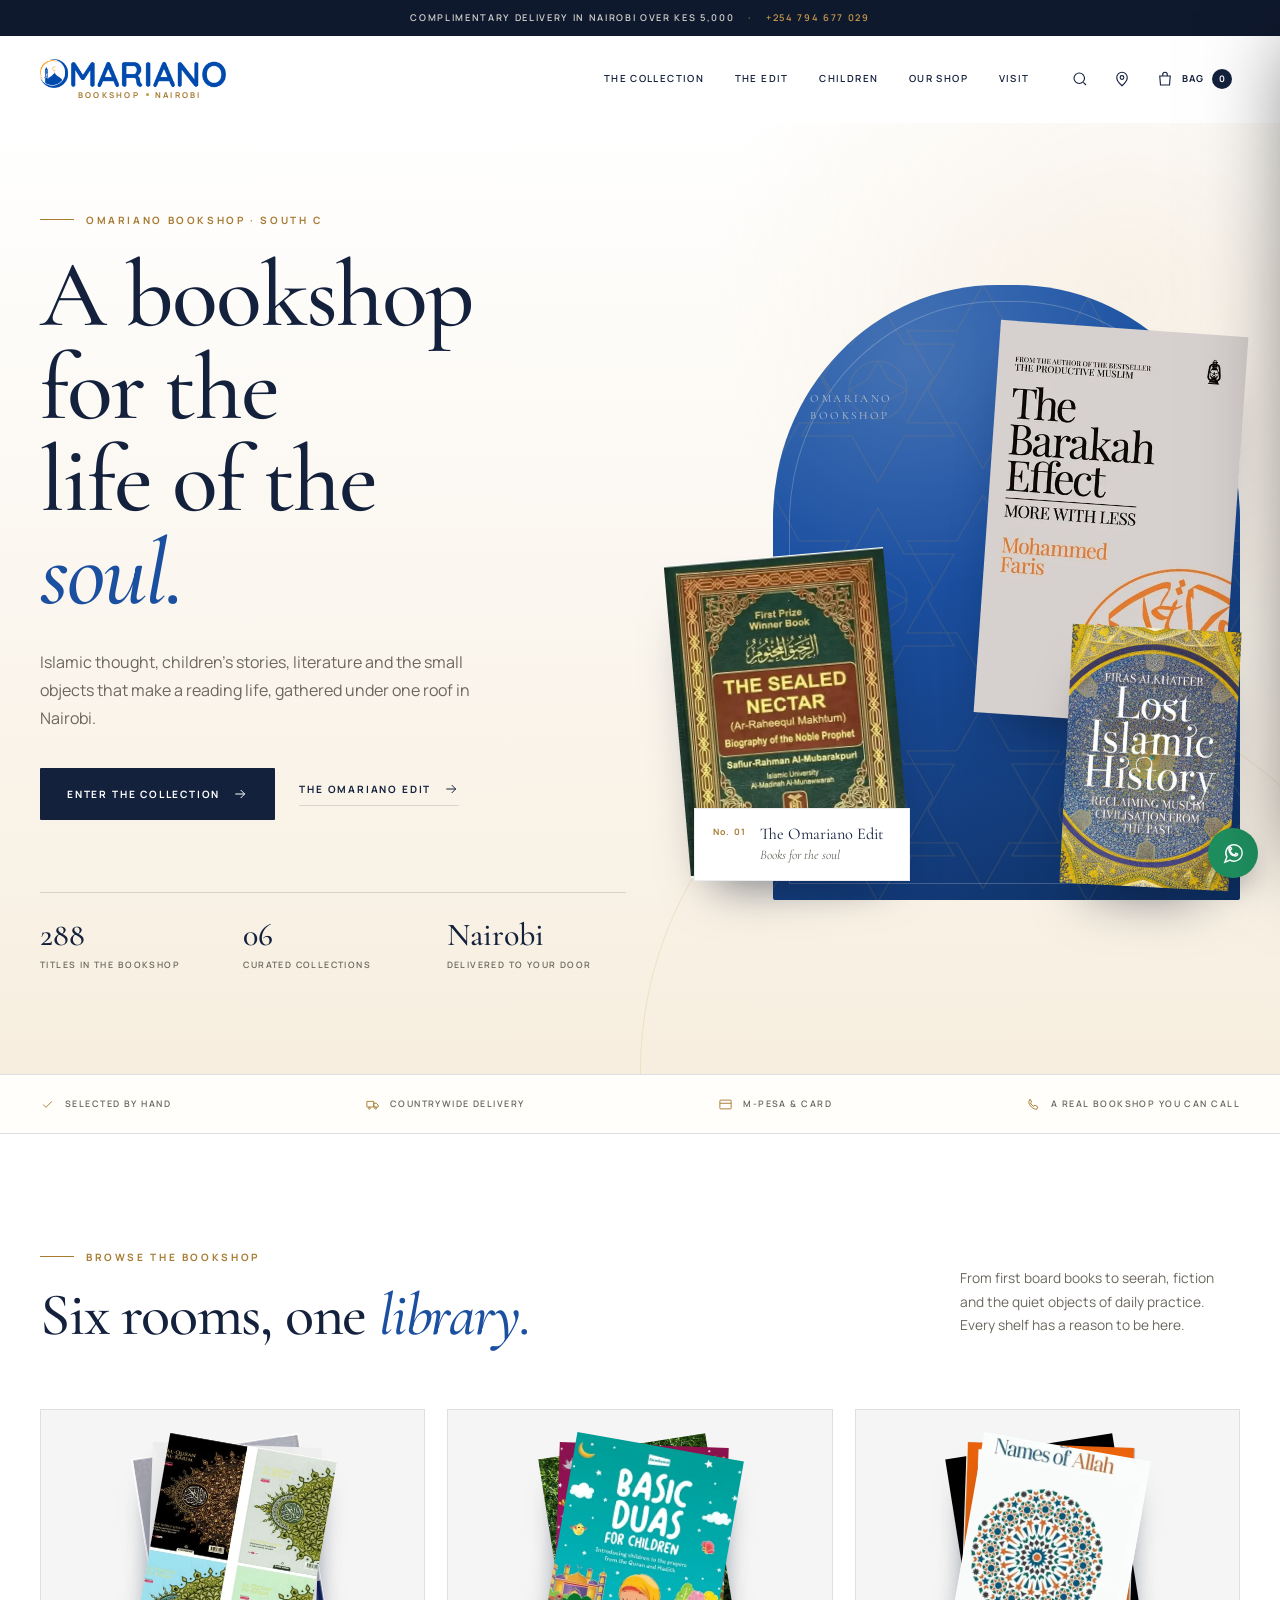
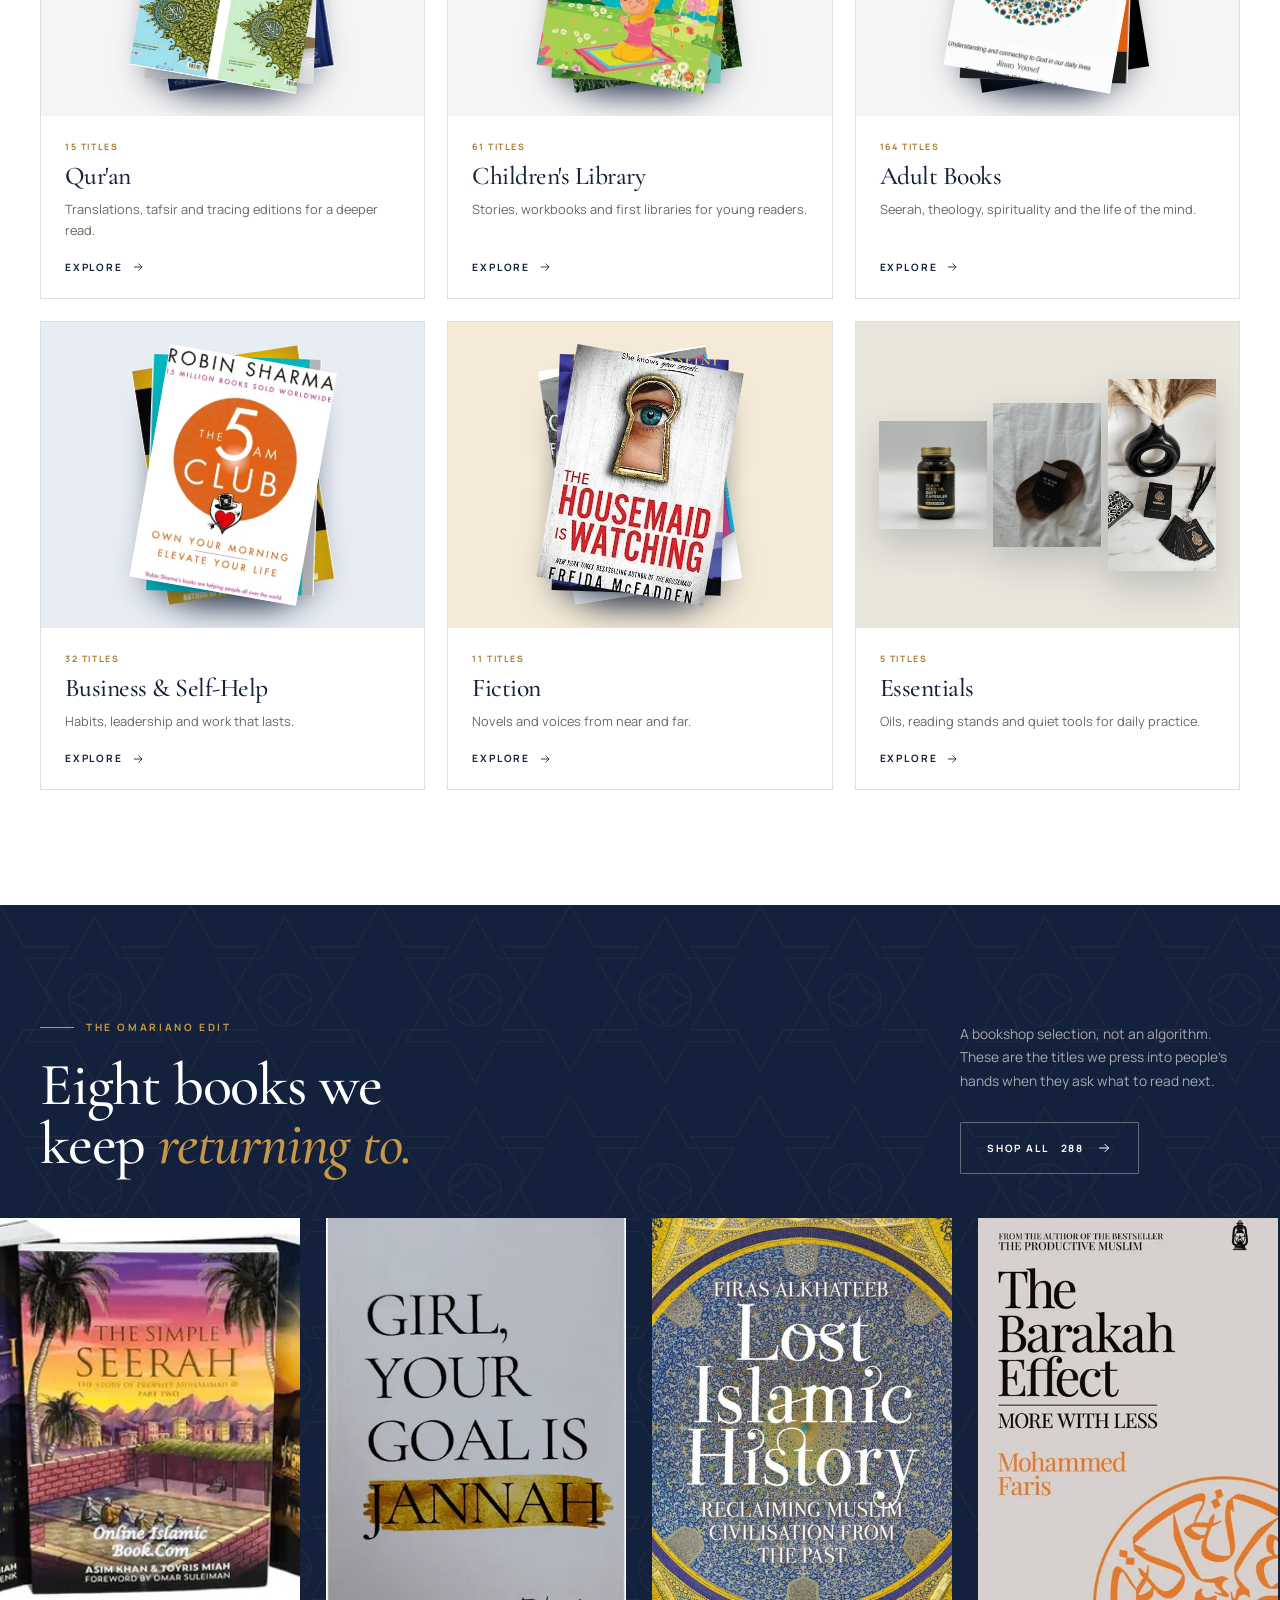
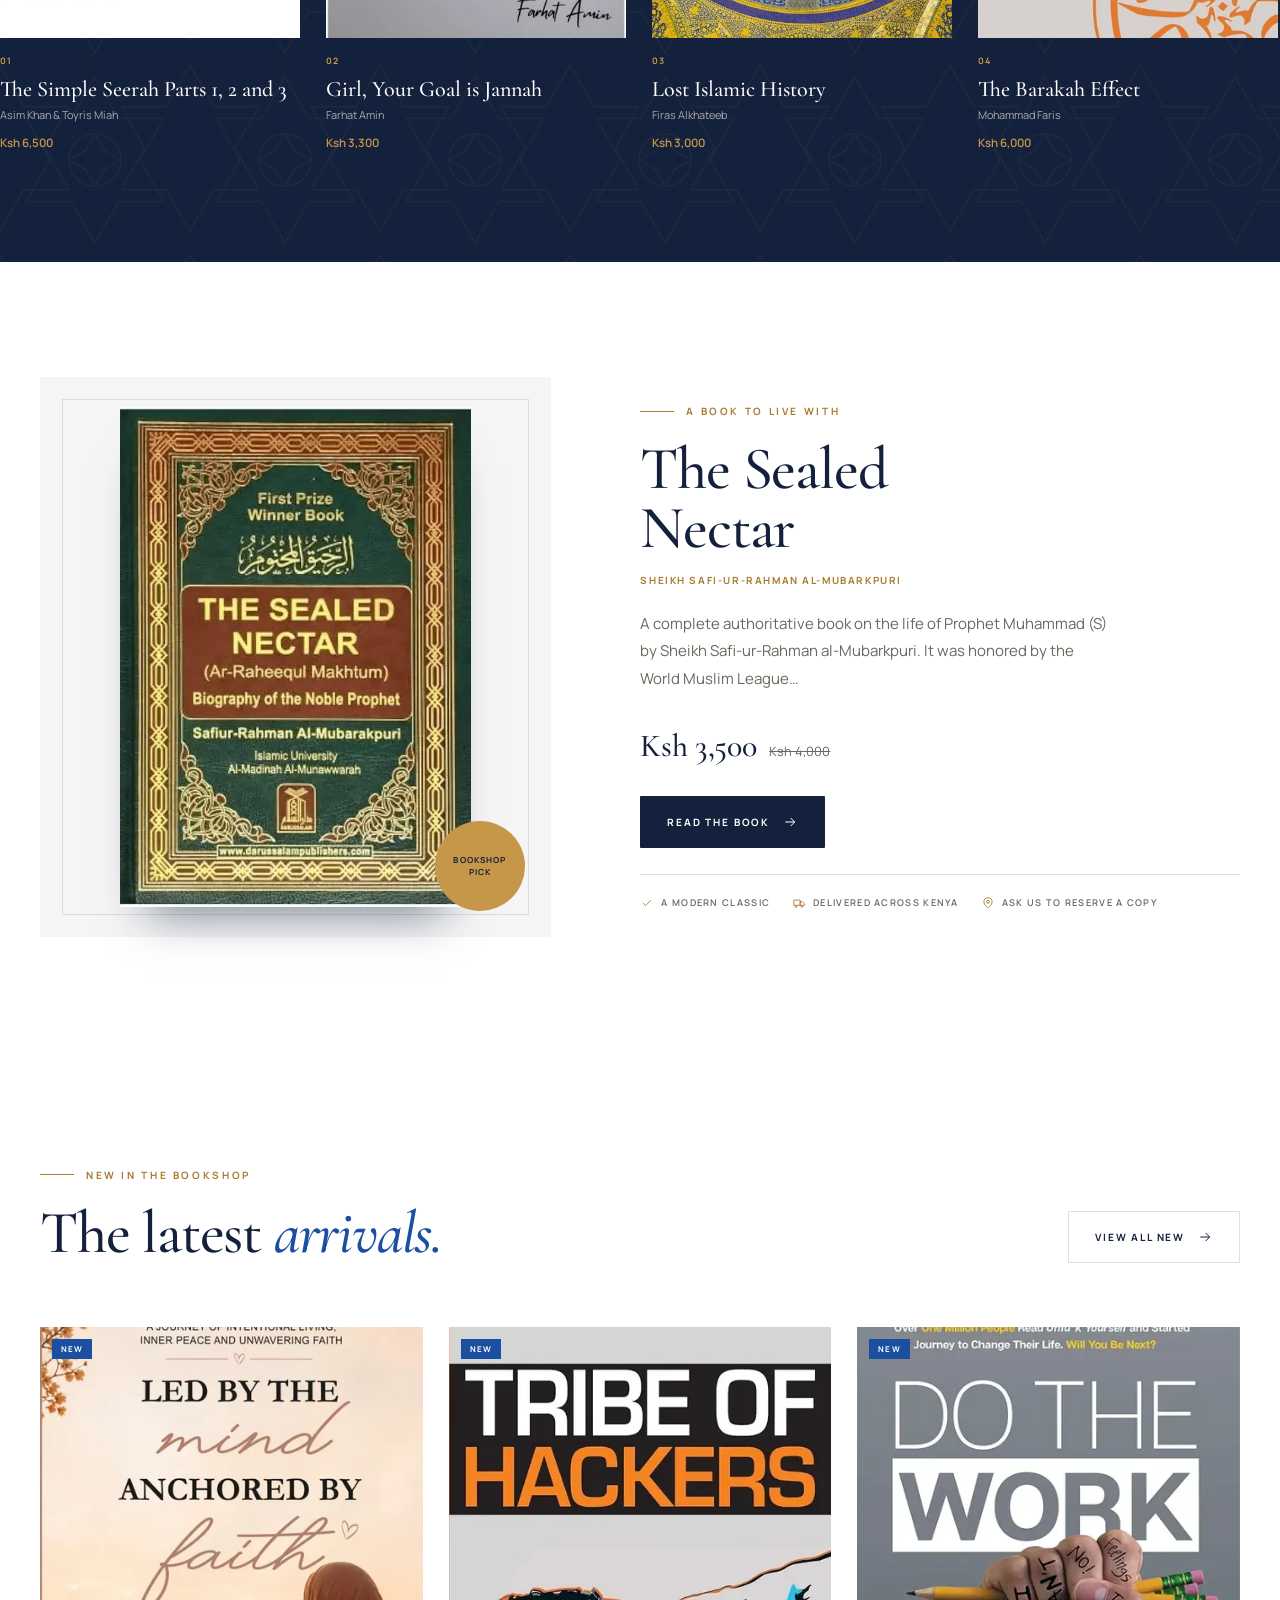
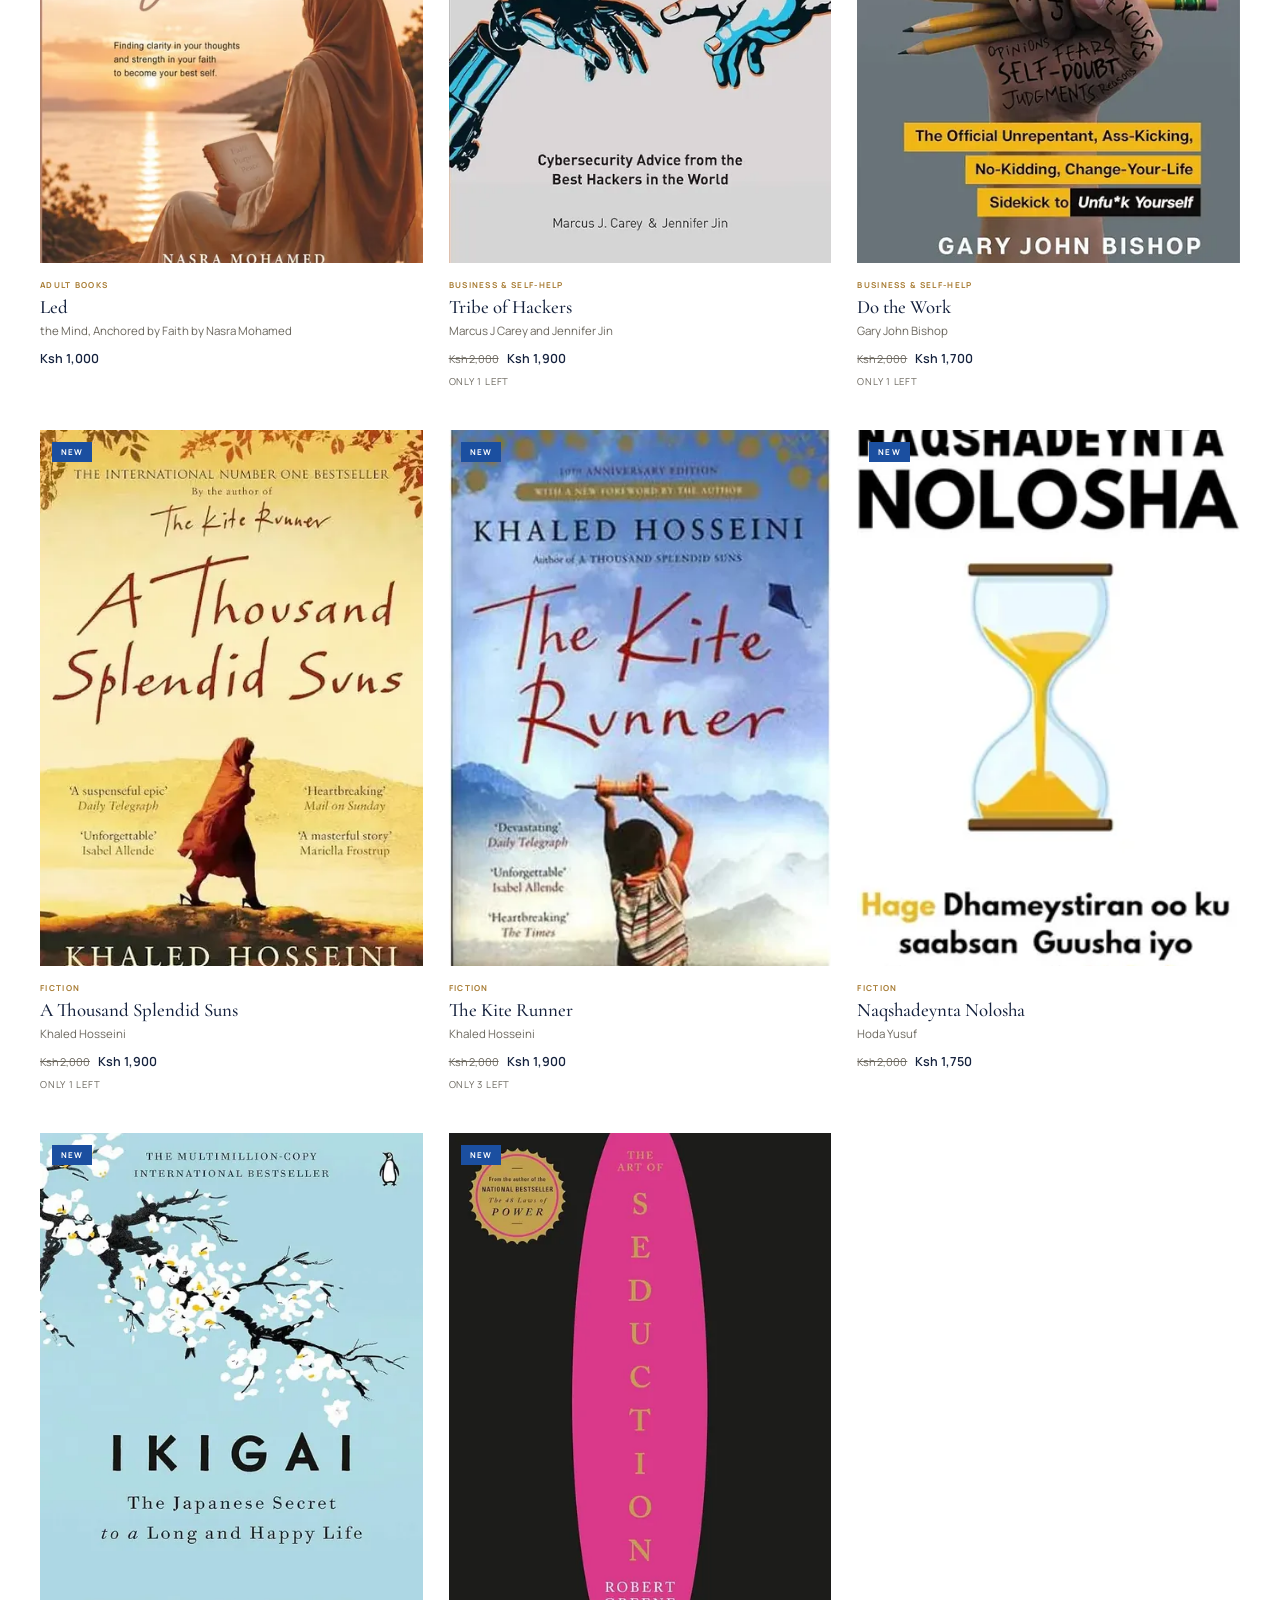
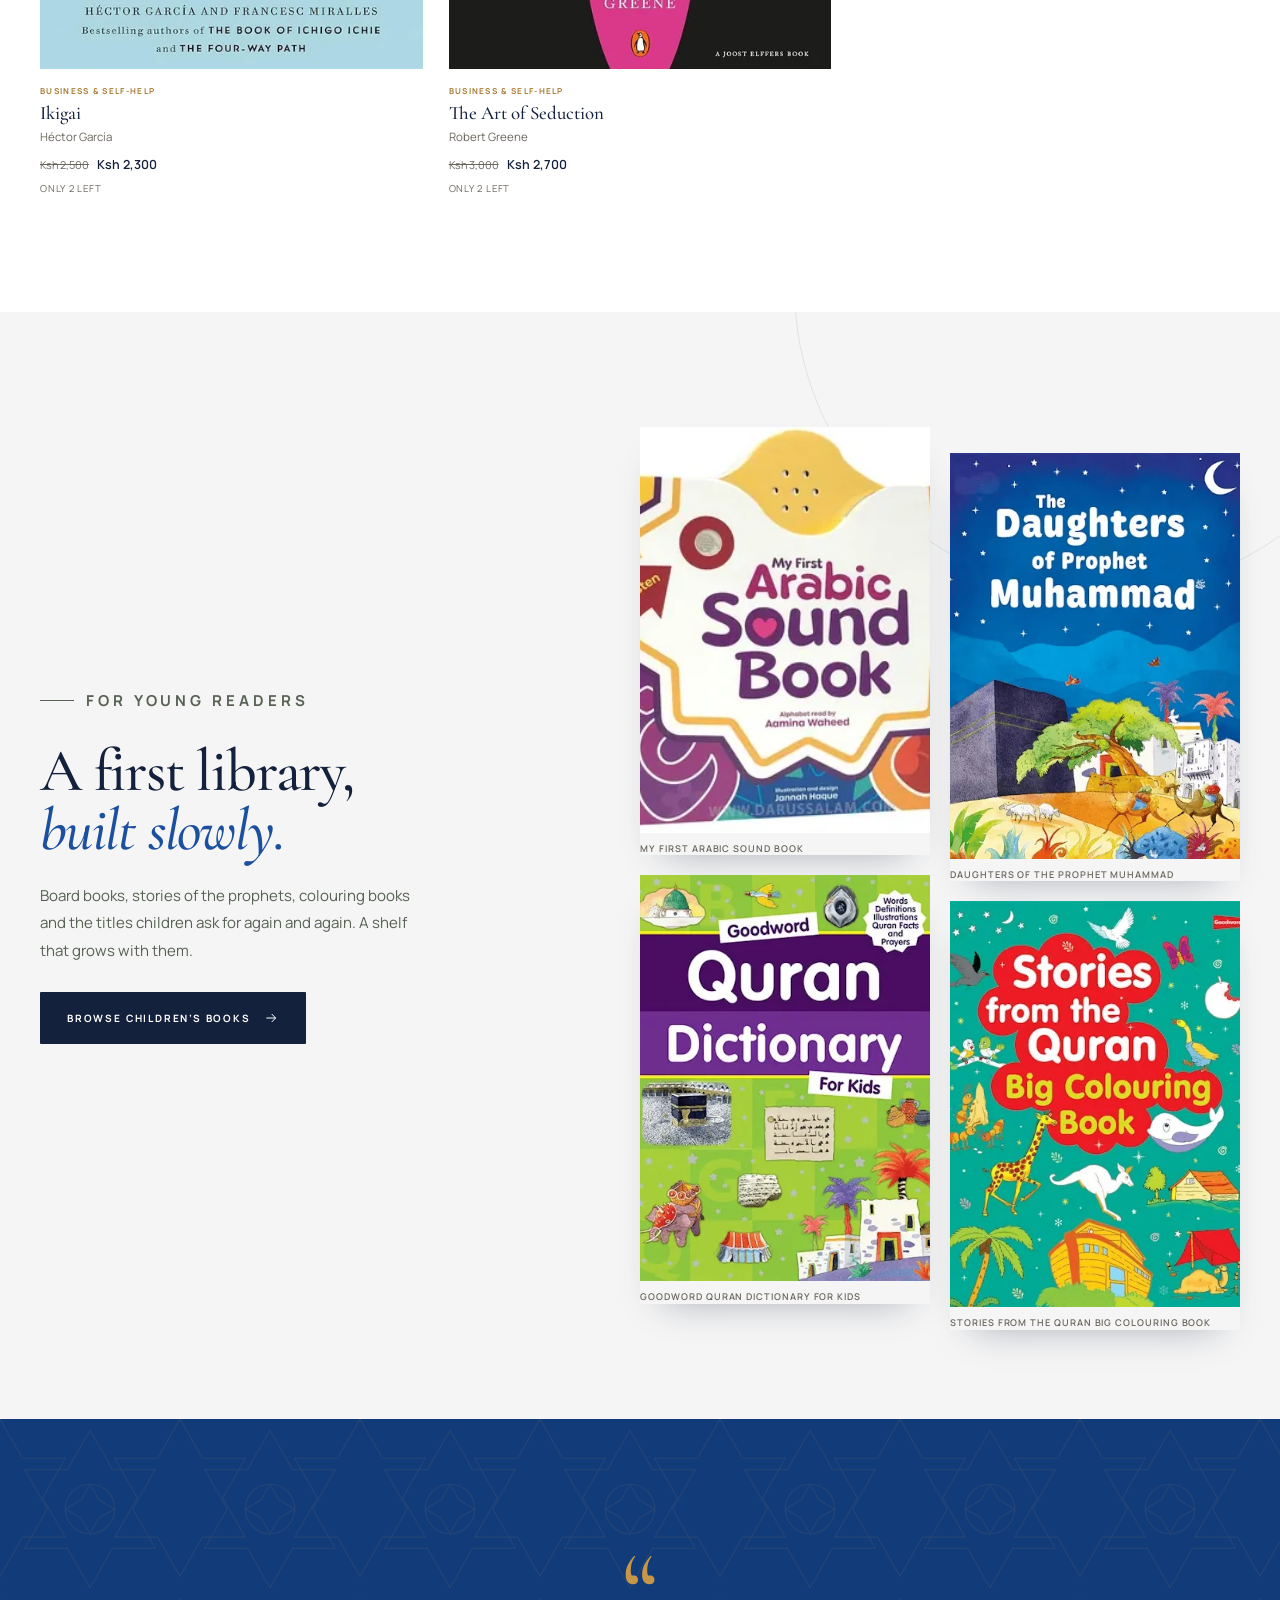
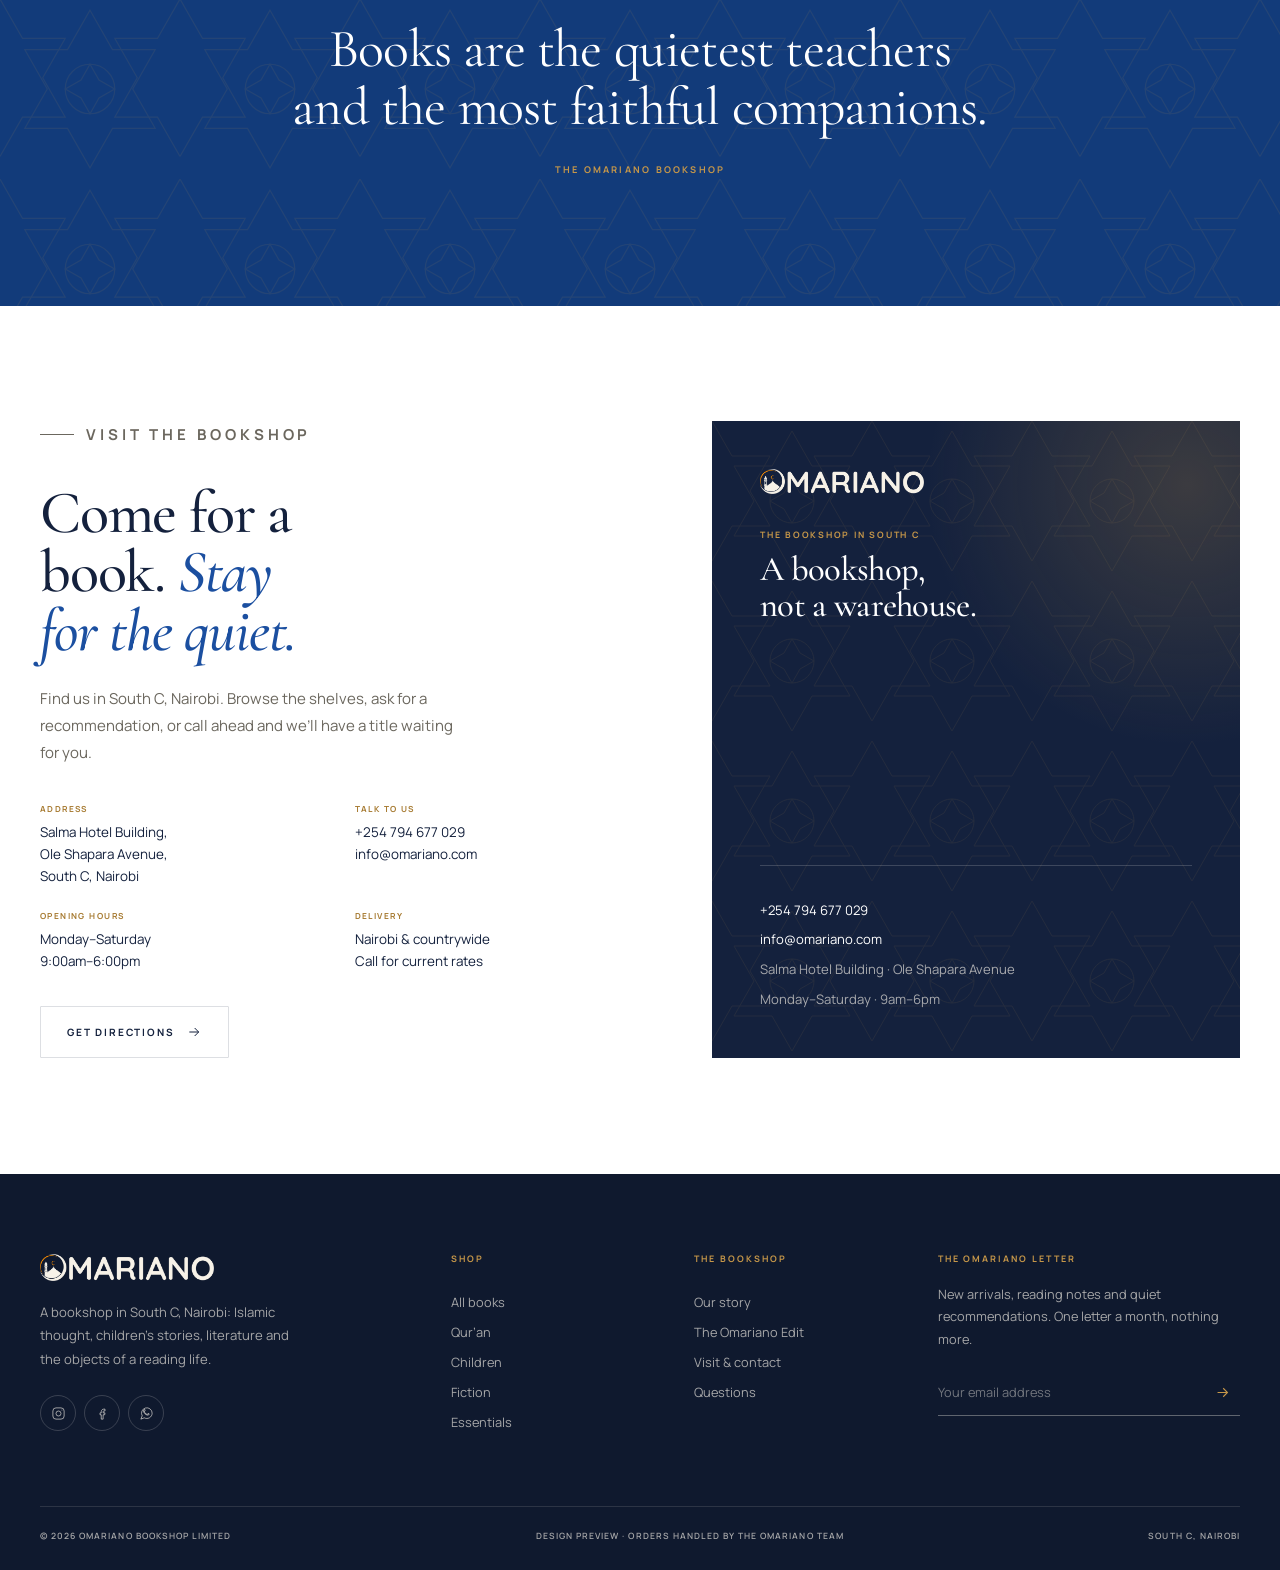
==== commit fef628e3: "Update hero, collection rooms and cache-proof cover images Use The Barakah Effect in the hero, show " ====
--- a/index.html
+++ b/index.html
@@ -11,7 +11,7 @@
   <link rel="preconnect" href="https://fonts.googleapis.com">
   <link rel="preconnect" href="https://fonts.gstatic.com" crossorigin>
   <link href="https://fonts.googleapis.com/css2?family=Cormorant+Garamond:ital,wght@0,300;0,400;0,500;0,600;0,700;1,300;1,400;1,500;1,600&family=Manrope:wght@300;400;500;600;700&display=swap" rel="stylesheet">
-  <link rel="stylesheet" href="css/styles.css?v=6">
+  <link rel="stylesheet" href="css/styles.css?v=8">
   <meta property="og:type" content="website">
   <meta property="og:title" content="Omariano Bookshop | Books for the life of the soul · South C, Nairobi">
   <meta property="og:description" content="A curated bookshop in South C, Nairobi. Islamic thought, children's stories, literature and the small objects that make a reading life.">
@@ -108,9 +108,9 @@
         </div>
         <div class="hero__visual" aria-label="A selection of books from the bookshop">
           <div class="hero__arch"><span class="hero__arch-label">OMARIANO<br>BOOKSHOP</span></div>
-          <figure class="hero__book hero__book--a"><img src="assets/covers/255.webp" alt="The Sealed Nectar by Sheikh Safi-ur-Rahman al-Mubarkpuri" width="680" height="850"></figure>
-          <figure class="hero__book hero__book--b"><img id="hero-rotator" src="assets/covers/22.webp" alt="Girl, Your Goal is Jannah by Farhat Amin" width="680" height="850"></figure>
-          <figure class="hero__book hero__book--c"><img src="assets/covers/23.webp" alt="Lost Islamic History by Firas Alkhateeb" width="680" height="850"></figure>
+          <figure class="hero__book hero__book--a"><img src="assets/covers/255.webp?v=8" alt="The Sealed Nectar by Sheikh Safi-ur-Rahman al-Mubarkpuri" width="680" height="850"></figure>
+          <figure class="hero__book hero__book--b"><img src="assets/covers/74.webp?v=8" alt="The Barakah Effect" width="680" height="850"></figure>
+          <figure class="hero__book hero__book--c"><img src="assets/covers/23.webp?v=8" alt="Lost Islamic History by Firas Alkhateeb" width="680" height="850"></figure>
           <div class="hero__note"><span>No. 01</span><p>The Omariano Edit<br><em>Books for the soul</em></p></div>
         </div>
       </div>
@@ -171,7 +171,7 @@
     <section class="section picks">
       <div class="container picks__grid">
         <div class="picks__media" data-reveal>
-          <img src="assets/covers/255.webp" alt="The Sealed Nectar" id="pick-image" width="680" height="850">
+          <img src="assets/covers/255.webp?v=8" alt="The Sealed Nectar" id="pick-image" width="680" height="850">
           <span class="picks__stamp">Bookshop<br>Pick</span>
         </div>
         <div class="picks__copy" data-reveal>
@@ -371,7 +371,7 @@
 
   <div class="toast" id="toast" role="status" aria-live="polite"></div>
 
-  <script src="js/app.js?v=6" defer></script>
-  <script src="js/home.js?v=6" defer></script>
+  <script src="js/app.js?v=8" defer></script>
+  <script src="js/home.js?v=8" defer></script>
 </body>
 </html>
--- a/css/styles.css
+++ b/css/styles.css
@@ -1028,7 +1028,7 @@
 }
 
 .product-card:hover .product-card__media {
-  background: #f0e7d8;
+  background: #ffffff;
 }
 
 .product-card__open {
@@ -4241,6 +4241,83 @@
   }
 }
 
-/* Rotating hero cover */
-.hero__book--b { aspect-ratio: 5 / 7; }
-.hero__book--b img { width: 100%; height: 100%; object-fit: cover; object-position: center; }
+/* Collection cards: a fan of three covers from each collection */
+.collection-card__media--stack {
+  padding: 0;
+}
+
+.collection-card__media--stack .collection-card__cover {
+  position: absolute;
+  top: 50%;
+  left: 50%;
+  width: 44%;
+  max-width: none;
+  height: auto;
+  aspect-ratio: 5 / 7;
+  object-fit: cover;
+  object-position: center;
+  background: transparent;
+  box-shadow: 0 22px 34px -18px rgba(20, 33, 61, 0.58);
+  transition: transform 0.5s var(--ease);
+}
+
+.collection-card__cover--1 {
+  --r: -9deg;
+  transform: translate(-50%, -50%) rotate(var(--r));
+  z-index: 1;
+}
+
+.collection-card__cover--2 {
+  --r: 2deg;
+  transform: translate(-50%, -50%) rotate(var(--r));
+  z-index: 2;
+}
+
+.collection-card__cover--3 {
+  --r: 10deg;
+  transform: translate(-50%, -50%) rotate(var(--r));
+  z-index: 3;
+}
+
+.collection-card__cover--1 { left: 30%; }
+.collection-card__cover--2 { left: 50%; }
+.collection-card__cover--3 { left: 70%; }
+
+.collection-card:hover .collection-card__media--stack .collection-card__cover {
+  transform: translate(-50%, -52%) rotate(var(--r)) scale(1.015);
+}
+
+/* Keep the Lost Islamic History cover low and right on small screens */
+@media (max-width: 480px) {
+  .hero__book--c {
+    top: auto;
+    bottom: 2%;
+    left: auto;
+    right: 3%;
+    width: 30%;
+  }
+}
+
+/* Essentials is a product shelf, not a book stack */
+.collection-card__media.collection-card__media--items {
+  padding: 18px;
+  background: #ffffff;
+  gap: 2%;
+}
+
+.collection-card__media--items .collection-card__cover {
+  position: static;
+  width: 31%;
+  height: 78%;
+  max-width: none;
+  aspect-ratio: auto;
+  transform: none;
+  object-fit: contain;
+  object-position: center;
+  box-shadow: none;
+  filter: drop-shadow(0 16px 18px rgba(20, 33, 61, 0.2));
+}
+
+.collection-card:hover .collection-card__media--items .collection-card__cover {
+  transform: translateY(-5px);
+}
